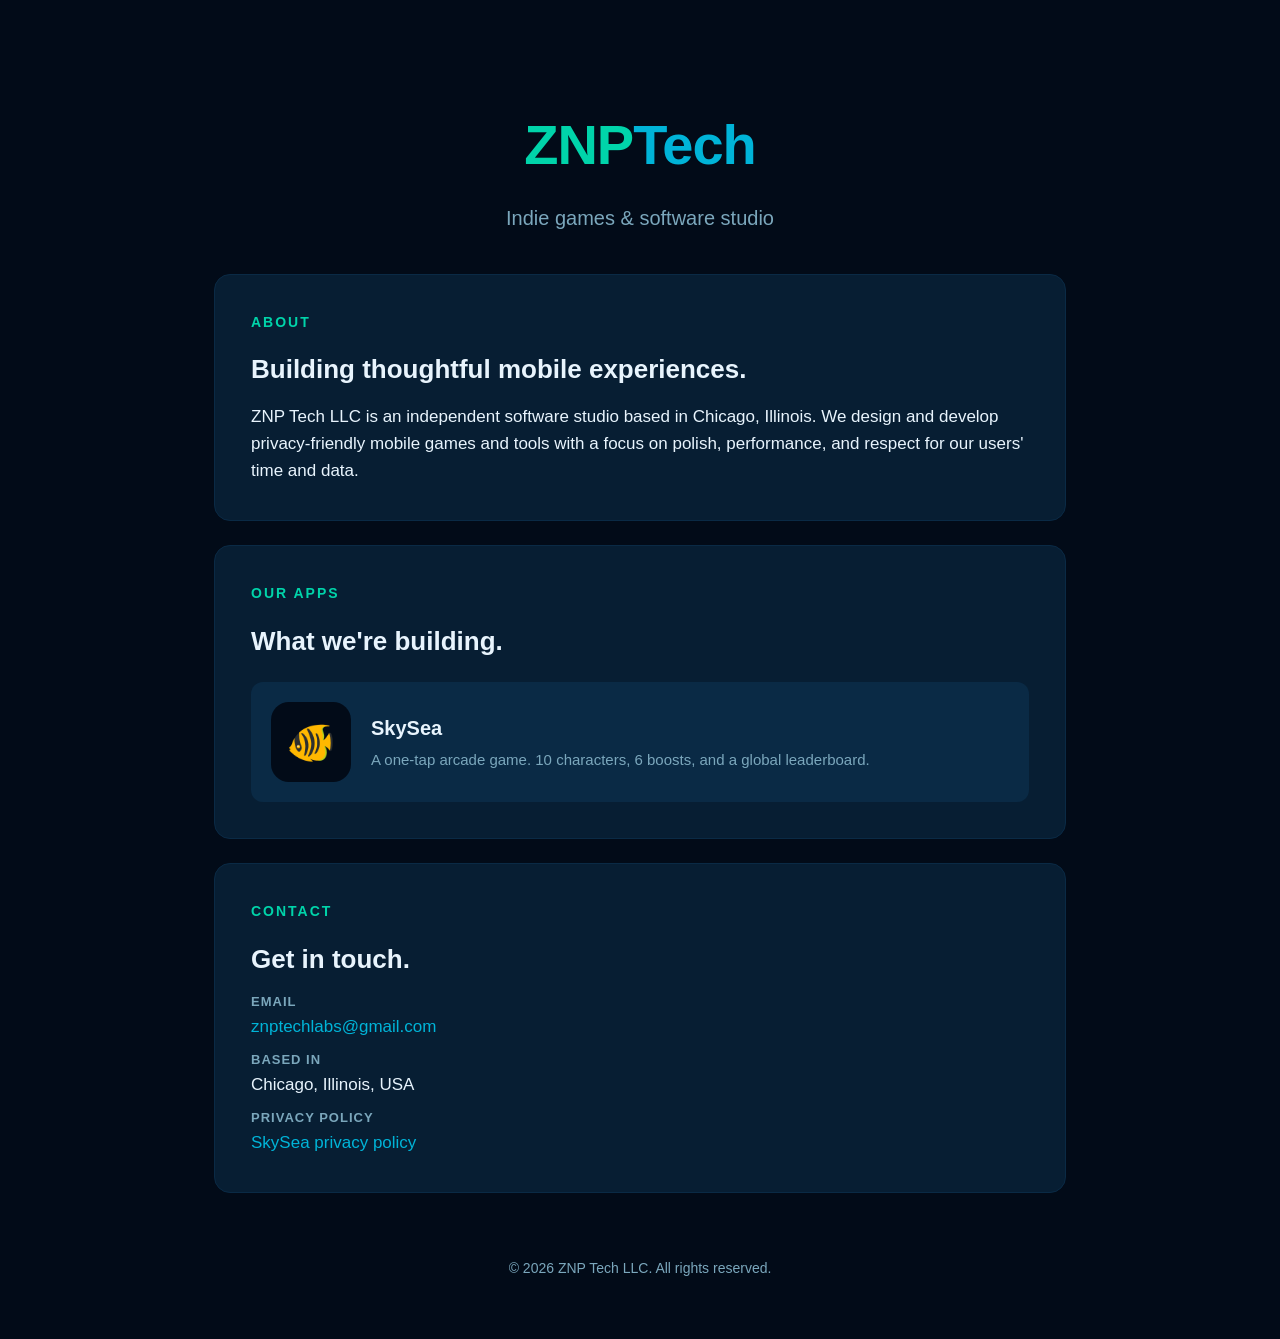
==== index.html @ fd246c94 "Add files via upload" ====
<!DOCTYPE html>
<html lang="en">
<head>
  <meta charset="UTF-8">
  <meta name="viewport" content="width=device-width, initial-scale=1.0">
  <title>ZNP Tech — Indie Games & Software</title>
  <meta name="description" content="ZNP Tech LLC builds polished, privacy-friendly mobile games and tools.">
  <style>
    :root {
      --navy: #020b18;
      --card: #071e33;
      --card2: #0a2a45;
      --teal: #00d4aa;
      --aqua: #00b4d8;
      --gold: #ffd166;
      --white: #e8f4fd;
      --muted: #7ba7bc;
    }
    * { margin: 0; padding: 0; box-sizing: border-box; }
    html { scroll-behavior: smooth; }
    body {
      background: var(--navy);
      color: var(--white);
      font-family: -apple-system, BlinkMacSystemFont, 'Segoe UI', Roboto, Helvetica, Arial, sans-serif;
      line-height: 1.6;
      min-height: 100vh;
    }
    .container {
      max-width: 900px;
      margin: 0 auto;
      padding: 40px 24px;
    }
    header {
      padding: 60px 0 40px;
      text-align: center;
    }
    .logo {
      font-size: 56px;
      font-weight: 800;
      letter-spacing: -1px;
      margin-bottom: 12px;
    }
    .logo .znp { color: var(--teal); }
    .logo .tech { color: var(--aqua); }
    .tagline {
      color: var(--muted);
      font-size: 20px;
      font-weight: 400;
    }
    section {
      background: var(--card);
      border-radius: 16px;
      padding: 36px;
      margin-bottom: 24px;
      border: 1px solid var(--card2);
    }
    section h2 {
      color: var(--teal);
      font-size: 14px;
      letter-spacing: 2px;
      text-transform: uppercase;
      font-weight: 700;
      margin-bottom: 16px;
    }
    section h3 {
      color: var(--white);
      font-size: 26px;
      font-weight: 700;
      margin-bottom: 12px;
    }
    section p {
      color: var(--white);
      font-size: 17px;
      margin-bottom: 16px;
    }
    section p:last-child { margin-bottom: 0; }
    a {
      color: var(--aqua);
      text-decoration: none;
      font-weight: 500;
      transition: color 0.2s;
    }
    a:hover {
      color: var(--teal);
    }
    .app-card {
      display: flex;
      align-items: center;
      gap: 20px;
      padding: 20px;
      background: var(--card2);
      border-radius: 12px;
      margin-top: 20px;
    }
    .app-icon {
      width: 80px;
      height: 80px;
      border-radius: 18px;
      background: var(--navy);
      display: flex;
      align-items: center;
      justify-content: center;
      font-size: 40px;
      flex-shrink: 0;
    }
    .app-info h4 {
      color: var(--white);
      font-size: 20px;
      font-weight: 700;
      margin-bottom: 4px;
    }
    .app-info p {
      color: var(--muted);
      font-size: 15px;
      margin-bottom: 0;
    }
    .contact-row {
      display: flex;
      flex-direction: column;
      gap: 10px;
    }
    .contact-row .label {
      color: var(--muted);
      font-size: 13px;
      letter-spacing: 1px;
      text-transform: uppercase;
      font-weight: 600;
    }
    .contact-row .value {
      font-size: 17px;
    }
    footer {
      text-align: center;
      padding: 40px 0 20px;
      color: var(--muted);
      font-size: 14px;
    }
    footer p { color: var(--muted); font-size: 14px; }
    @media (max-width: 600px) {
      .logo { font-size: 42px; }
      .tagline { font-size: 17px; }
      section { padding: 24px; }
      section h3 { font-size: 22px; }
      .app-card { flex-direction: column; text-align: center; }
    }
  </style>
</head>
<body>
  <div class="container">

    <header>
      <div class="logo"><span class="znp">ZNP</span><span class="tech">Tech</span></div>
      <div class="tagline">Indie games & software studio</div>
    </header>

    <section>
      <h2>About</h2>
      <h3>Building thoughtful mobile experiences.</h3>
      <p>ZNP Tech LLC is an independent software studio based in Chicago, Illinois. We design and develop privacy-friendly mobile games and tools with a focus on polish, performance, and respect for our users' time and data.</p>
    </section>

    <section>
      <h2>Our Apps</h2>
      <h3>What we're building.</h3>
      <div class="app-card">
        <div class="app-icon">🐠</div>
        <div class="app-info">
          <h4>SkySea</h4>
          <p>A one-tap arcade game. 10 characters, 6 boosts, and a global leaderboard.</p>
        </div>
      </div>
    </section>

    <section>
      <h2>Contact</h2>
      <h3>Get in touch.</h3>
      <div class="contact-row">
        <div>
          <div class="label">Email</div>
          <div class="value"><a href="mailto:znptechlabs@gmail.com">znptechlabs@gmail.com</a></div>
        </div>
        <div>
          <div class="label">Based in</div>
          <div class="value">Chicago, Illinois, USA</div>
        </div>
        <div>
          <div class="label">Privacy Policy</div>
          <div class="value"><a href="https://znptech.github.io/skysea-privacy/">SkySea privacy policy</a></div>
        </div>
      </div>
    </section>

    <footer>
      <p>&copy; 2026 ZNP Tech LLC. All rights reserved.</p>
    </footer>

  </div>
</body>
</html>
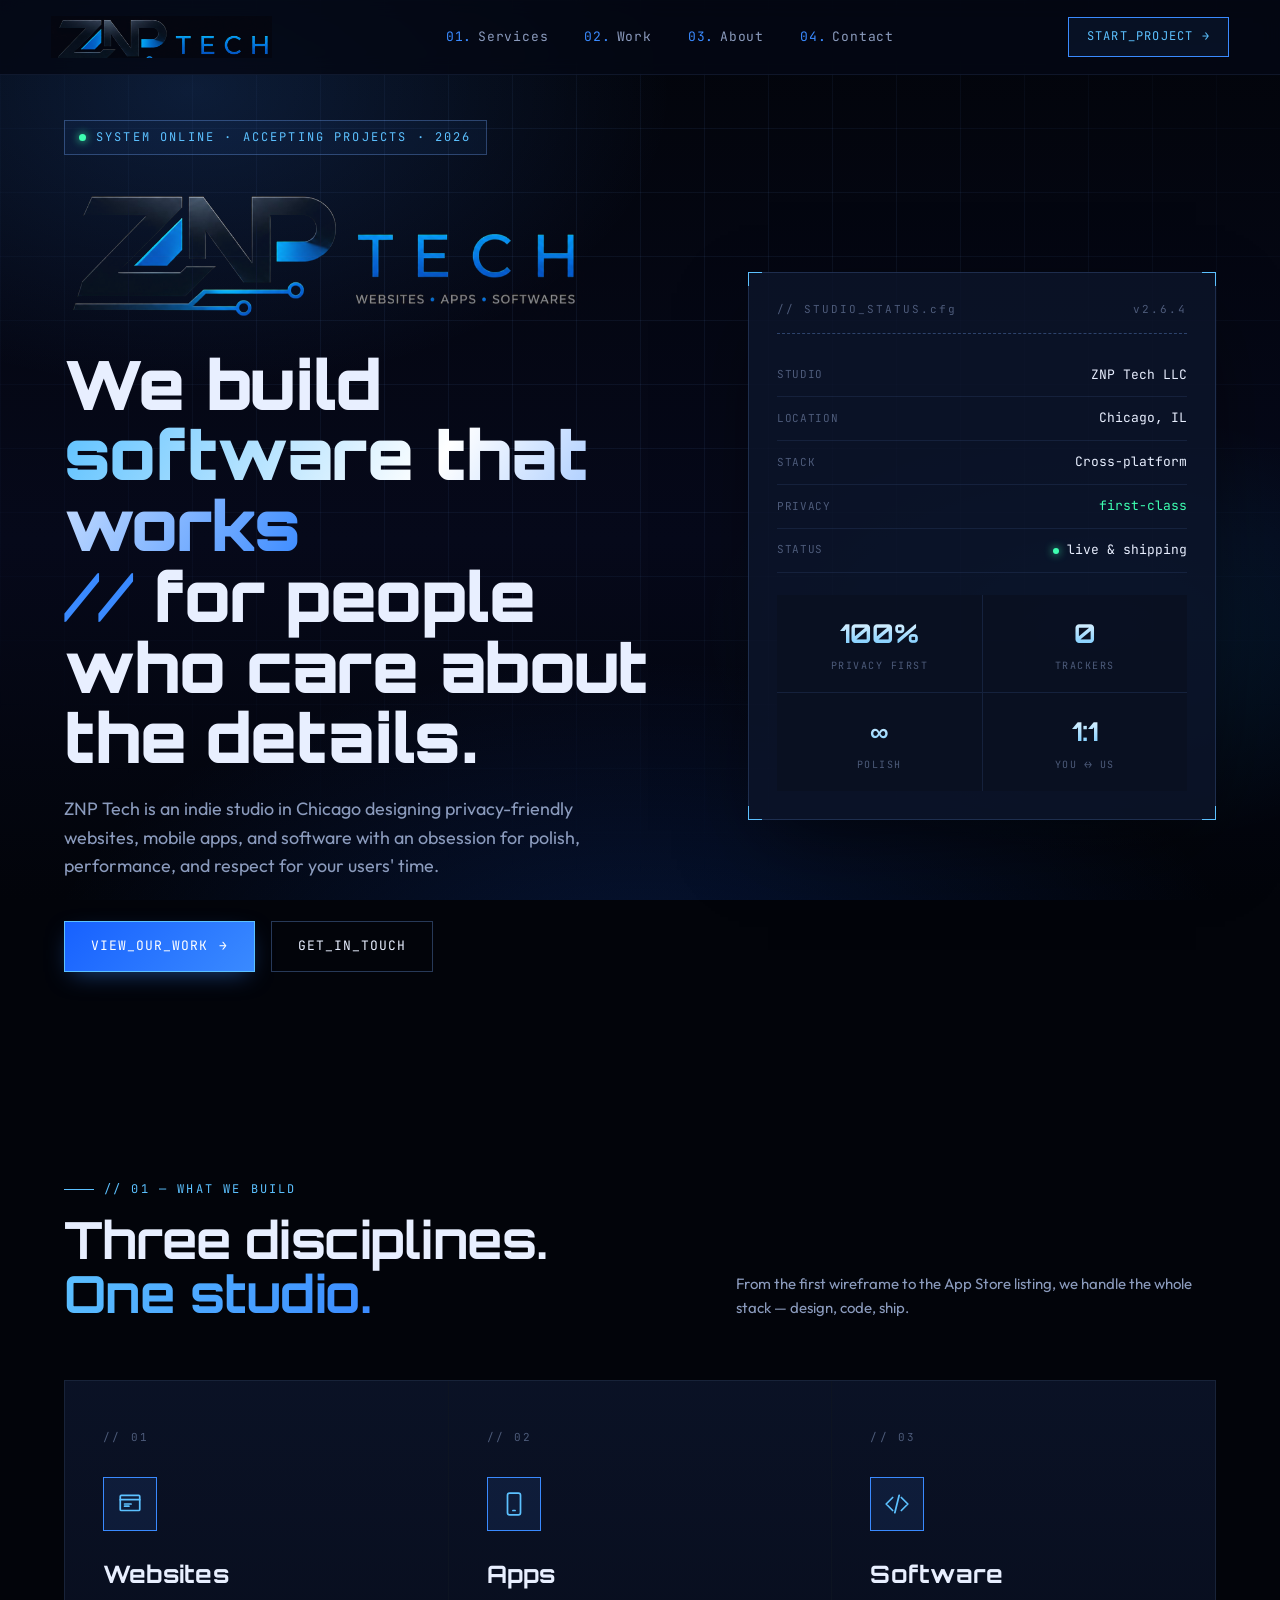
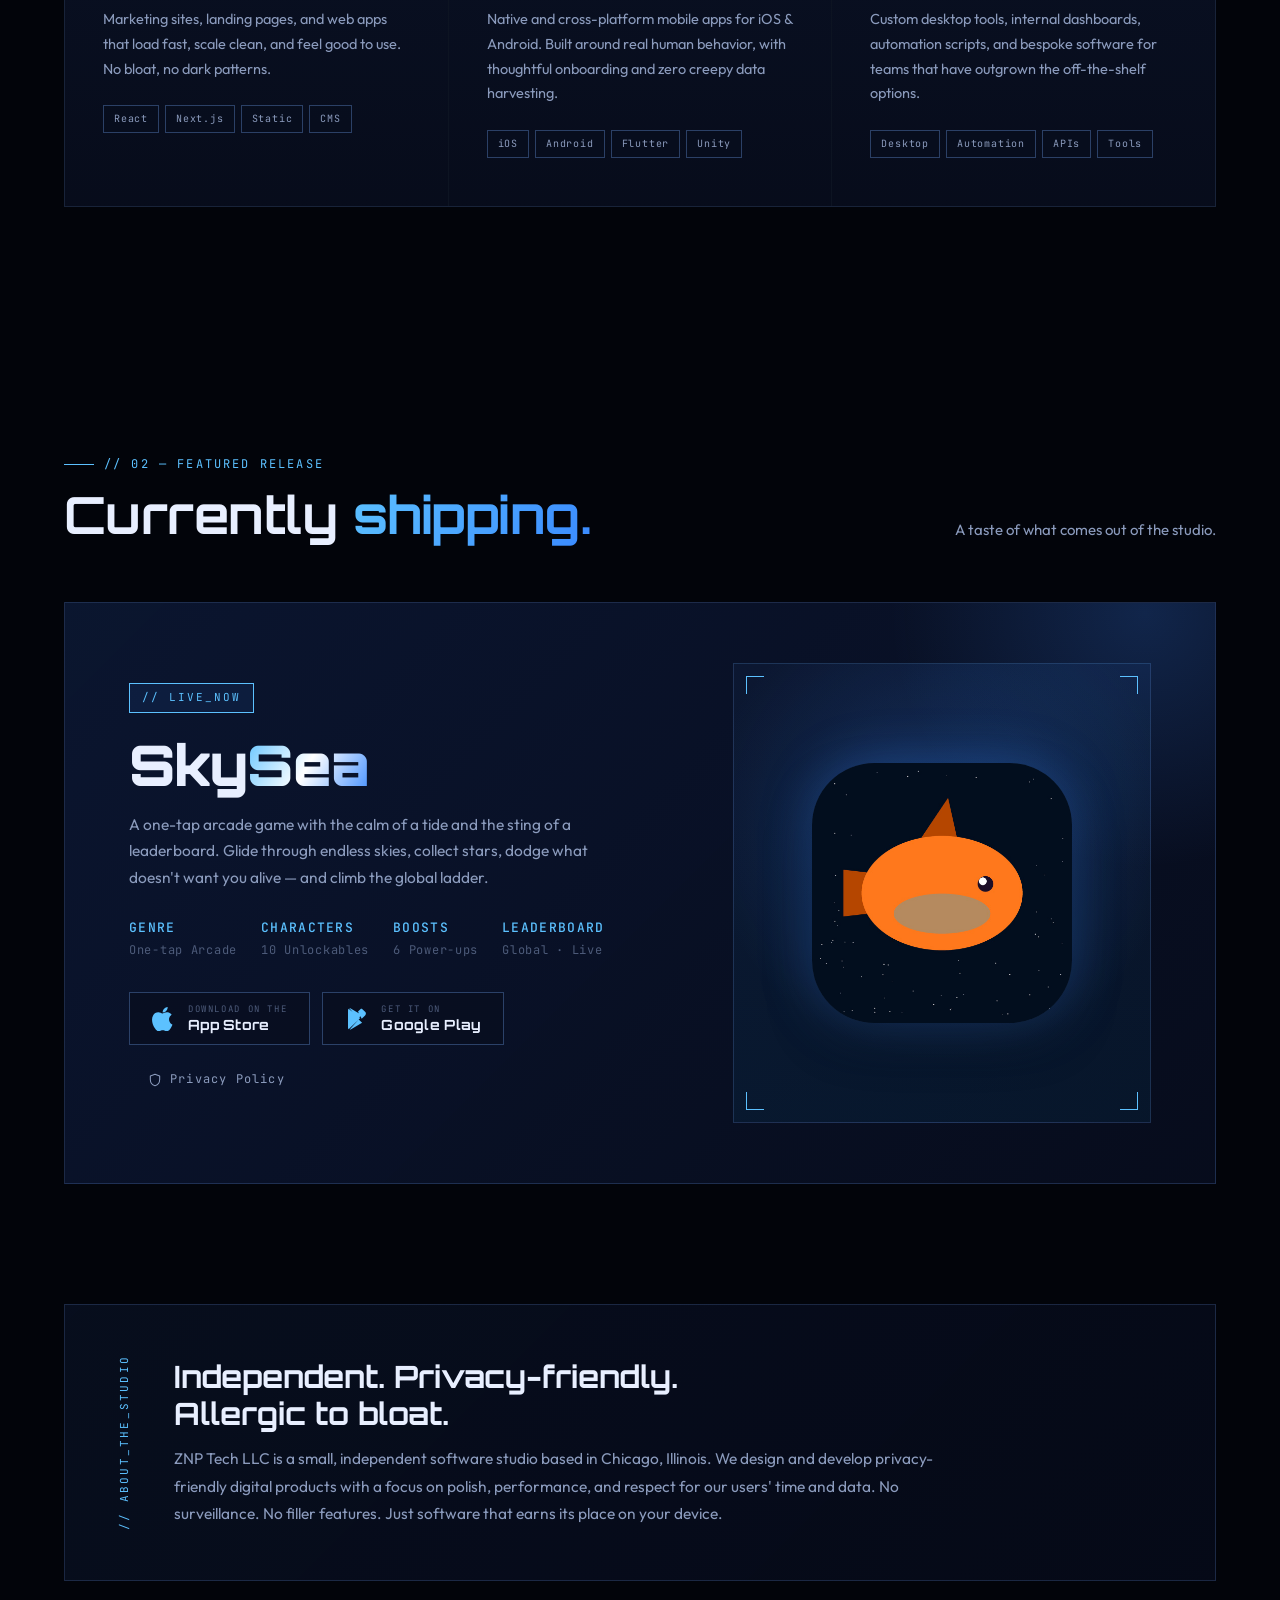
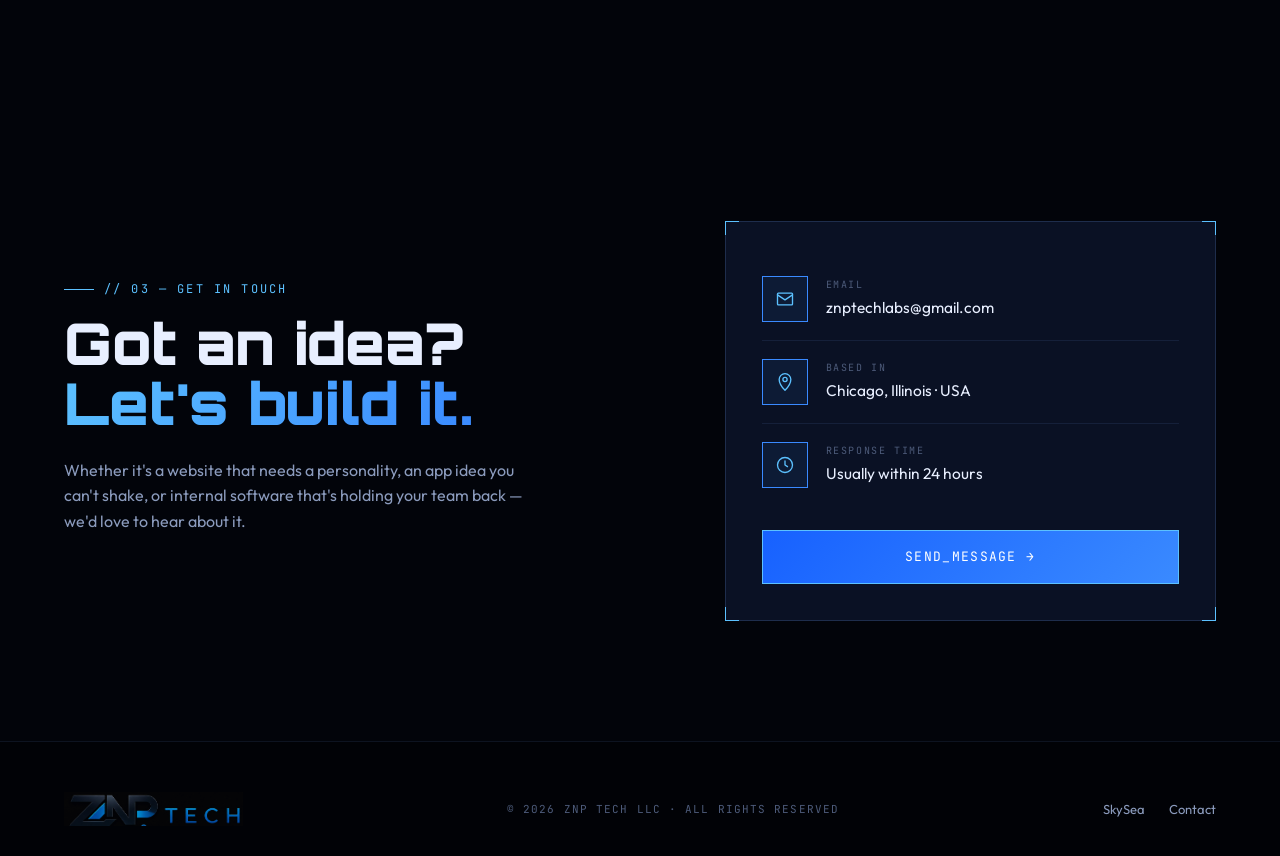
==== commit a2a51181: "Add files via upload" ====
--- a/index.html
+++ b/index.html
@@ -1,199 +1,835 @@
 <!DOCTYPE html>
 <html lang="en">
 <head>
-  <meta charset="UTF-8">
-  <meta name="viewport" content="width=device-width, initial-scale=1.0">
-  <title>ZNP Tech — Indie Games & Software</title>
-  <meta name="description" content="ZNP Tech LLC builds polished, privacy-friendly mobile games and tools.">
-  <style>
-    :root {
-      --navy: #020b18;
-      --card: #071e33;
-      --card2: #0a2a45;
-      --teal: #00d4aa;
-      --aqua: #00b4d8;
-      --gold: #ffd166;
-      --white: #e8f4fd;
-      --muted: #7ba7bc;
+<meta charset="UTF-8" />
+<meta name="viewport" content="width=device-width, initial-scale=1.0" />
+<meta name="description" content="ZNP Tech — Indie software studio building thoughtful websites, apps, and software. Based in Chicago." />
+<title>ZNP Tech — Websites · Apps · Software</title>
+
+<link rel="icon" type="image/png" href="logo-nav.png" />
+<link rel="preconnect" href="https://fonts.googleapis.com">
+<link rel="preconnect" href="https://fonts.gstatic.com" crossorigin>
+<link href="https://fonts.googleapis.com/css2?family=Orbitron:wght@500;700;900&family=Outfit:wght@300;400;500;600;700&family=JetBrains+Mono:wght@400;500&display=swap" rel="stylesheet">
+
+<style>
+  :root{
+    --bg-0:#02040a;
+    --ink:#e8efff;
+    --ink-dim:#8b9bbd;
+    --ink-faint:#4d5b7a;
+    --blue:#3a8aff;
+    --blue-deep:#1761ff;
+    --blue-glow:#5cc1ff;
+    --line:rgba(120,170,255,.10);
+    --line-bright:rgba(120,170,255,.32);
+    --panel:rgba(12,20,42,.85);
+    --panel-edge:rgba(120,170,255,.18);
+    --f-display:'Orbitron',sans-serif;
+    --f-body:'Outfit',system-ui,sans-serif;
+    --f-mono:'JetBrains Mono',ui-monospace,monospace;
+  }
+
+  *,*::before,*::after{box-sizing:border-box;margin:0;padding:0}
+  html{scroll-behavior:smooth}
+  body{
+    font-family:var(--f-body);
+    background:var(--bg-0);
+    color:var(--ink);
+    line-height:1.6;
+    overflow-x:hidden;
+    min-height:100vh;
+    background-image:
+      radial-gradient(ellipse 800px 500px at 15% 10%, rgba(58,138,255,.18), transparent 60%),
+      radial-gradient(ellipse 700px 400px at 85% 70%, rgba(0,180,255,.10), transparent 55%),
+      radial-gradient(ellipse 1100px 600px at 50% 110%, rgba(23,97,255,.18), transparent 55%),
+      linear-gradient(180deg, #02040a 0%, #06091a 60%, #02040a 100%);
+    background-attachment:fixed;
+  }
+  ::selection{background:var(--blue);color:#fff}
+  img{max-width:100%;display:block}
+  a{color:inherit;text-decoration:none}
+
+  .grid{
+    position:fixed;inset:0;z-index:-1;pointer-events:none;
+    background-image:
+      linear-gradient(rgba(120,170,255,.07) 1px, transparent 1px),
+      linear-gradient(90deg, rgba(120,170,255,.07) 1px, transparent 1px);
+    background-size:64px 64px;
+    -webkit-mask-image:radial-gradient(ellipse 80% 70% at 50% 35%, #000 30%, transparent 90%);
+    mask-image:radial-gradient(ellipse 80% 70% at 50% 35%, #000 30%, transparent 90%);
+  }
+
+  nav.topbar{
+    position:fixed;top:0;left:0;right:0;z-index:50;
+    display:flex;align-items:center;justify-content:space-between;
+    padding:16px clamp(20px,4vw,56px);
+    background:rgba(4,8,20,.82);
+    -webkit-backdrop-filter:blur(10px);
+    backdrop-filter:blur(10px);
+    border-bottom:1px solid var(--line);
+    transition:padding .25s ease;
+  }
+  nav.topbar.scrolled{padding:10px clamp(20px,4vw,56px)}
+  nav.topbar .logo-wrap{display:flex;align-items:center}
+  nav.topbar .logo{
+    height:42px;width:auto;
+    mix-blend-mode:lighten;
+    image-rendering:-webkit-optimize-contrast;
+  }
+  nav.topbar .menu{
+    display:flex;align-items:center;gap:36px;list-style:none;
+    font-family:var(--f-mono);font-size:13px;letter-spacing:.06em;
+  }
+  nav.topbar .menu a{
+    color:var(--ink-dim);position:relative;padding:6px 0;
+    transition:color .2s;
+  }
+  nav.topbar .menu a::after{
+    content:'';position:absolute;left:0;bottom:0;width:0;height:1px;
+    background:var(--blue-glow);
+    transition:width .25s ease;
+  }
+  nav.topbar .menu a:hover{color:var(--ink)}
+  nav.topbar .menu a:hover::after{width:100%}
+  nav.topbar .menu a span{color:var(--blue);margin-right:6px}
+  nav.topbar .cta{
+    padding:9px 18px;border:1px solid var(--blue);
+    color:var(--blue-glow);font-family:var(--f-mono);font-size:12px;letter-spacing:.1em;
+    background:rgba(58,138,255,.08);
+    transition:background .2s, color .2s, border-color .2s;
+    cursor:pointer;
+  }
+  nav.topbar .cta:hover{
+    color:#fff;background:rgba(58,138,255,.28);
+    border-color:var(--blue-glow);
+  }
+
+  section.hero{
+    min-height:100vh;
+    display:flex;align-items:center;justify-content:center;
+    padding:120px clamp(20px,5vw,80px) 80px;
+    position:relative;
+  }
+  .hero-inner{
+    max-width:1200px;width:100%;
+    display:grid;grid-template-columns:1.2fr .9fr;gap:60px;align-items:center;
+  }
+  .hero-left{position:relative}
+  .status{
+    display:inline-flex;align-items:center;gap:10px;
+    font-family:var(--f-mono);font-size:12px;letter-spacing:.18em;
+    color:var(--blue-glow);
+    padding:7px 14px;
+    border:1px solid var(--line-bright);
+    background:rgba(58,138,255,.06);
+    margin-bottom:32px;
+    opacity:0;animation:rise .7s .1s forwards;
+  }
+  .status .dot{
+    width:7px;height:7px;border-radius:50%;background:#3effb1;
+    box-shadow:0 0 8px #3effb1;
+    animation:pulse 1.8s ease-in-out infinite;
+  }
+  @keyframes pulse{0%,100%{opacity:1}50%{opacity:.35}}
+
+  .hero-logo{
+    width:min(520px,100%);height:auto;
+    margin-bottom:8px;
+    mix-blend-mode:lighten;
+    image-rendering:-webkit-optimize-contrast;
+    opacity:0;animation:rise .9s .25s forwards;
+  }
+
+  h1.tagline{
+    font-family:var(--f-display);
+    font-weight:900;
+    font-size:clamp(34px,5.5vw,68px);
+    line-height:1.04;
+    letter-spacing:-.01em;
+    margin:24px 0 22px;
+    opacity:0;animation:rise .9s .4s forwards;
+  }
+  h1.tagline .accent{
+    background:linear-gradient(120deg, var(--blue-glow) 0%, #fff 50%, var(--blue) 100%);
+    -webkit-background-clip:text;background-clip:text;
+    -webkit-text-fill-color:transparent;color:transparent;
+  }
+  h1.tagline .slash{color:var(--blue);font-weight:500}
+
+  .hero p.lede{
+    font-size:clamp(15px,1.4vw,18px);
+    color:var(--ink-dim);
+    max-width:560px;
+    margin-bottom:40px;
+    opacity:0;animation:rise .9s .55s forwards;
+  }
+
+  .cta-row{
+    display:flex;gap:16px;flex-wrap:wrap;
+    opacity:0;animation:rise .9s .7s forwards;
+  }
+  .btn{
+    font-family:var(--f-mono);font-size:13px;letter-spacing:.08em;
+    padding:14px 26px;cursor:pointer;
+    transition:transform .2s, box-shadow .2s, background .2s, border-color .2s, color .2s;
+    display:inline-flex;align-items:center;gap:10px;
+  }
+  .btn-primary{
+    background:linear-gradient(135deg, var(--blue-deep), var(--blue));
+    color:#fff;border:1px solid var(--blue-glow);
+    box-shadow:0 8px 24px -8px rgba(58,138,255,.5);
+  }
+  .btn-primary:hover{
+    box-shadow:0 0 30px rgba(58,138,255,.55), 0 12px 32px -8px rgba(58,138,255,.7);
+    transform:translateY(-2px);
+  }
+  .btn-ghost{
+    background:transparent;color:var(--ink);
+    border:1px solid var(--line-bright);
+  }
+  .btn-ghost:hover{
+    border-color:var(--blue);background:rgba(58,138,255,.08);color:var(--blue-glow);
+  }
+
+  .hero-right{position:relative;opacity:0;animation:rise 1s .8s forwards}
+  .hud{
+    background:var(--panel);
+    border:1px solid var(--panel-edge);
+    padding:28px;
+    position:relative;
+    box-shadow:0 30px 80px -20px rgba(0,0,0,.6);
+  }
+  .hud::before, .hud::after{
+    content:'';position:absolute;width:14px;height:14px;
+    border:1px solid var(--blue-glow);
+  }
+  .hud::before{top:-1px;left:-1px;border-right:none;border-bottom:none}
+  .hud::after{bottom:-1px;right:-1px;border-left:none;border-top:none}
+  .hud-corner-tr,.hud-corner-bl{position:absolute;width:14px;height:14px;border:1px solid var(--blue-glow)}
+  .hud-corner-tr{top:-1px;right:-1px;border-left:none;border-bottom:none}
+  .hud-corner-bl{bottom:-1px;left:-1px;border-right:none;border-top:none}
+
+  .hud-header{
+    display:flex;justify-content:space-between;align-items:center;
+    font-family:var(--f-mono);font-size:11px;letter-spacing:.18em;
+    color:var(--ink-faint);
+    padding-bottom:14px;margin-bottom:20px;
+    border-bottom:1px dashed var(--line-bright);
+  }
+  .hud-row{
+    display:flex;justify-content:space-between;align-items:center;
+    padding:11px 0;
+    border-bottom:1px solid var(--line);
+    font-family:var(--f-mono);font-size:13px;
+  }
+  .hud-row:last-child{border:none}
+  .hud-row .label{color:var(--ink-faint);letter-spacing:.06em;font-size:11px;text-transform:uppercase}
+  .hud-row .value{color:var(--ink)}
+  .hud-row .value.ok{color:#3effb1}
+  .hud-row .value.live::before{
+    content:'';display:inline-block;width:6px;height:6px;border-radius:50%;
+    background:#3effb1;box-shadow:0 0 8px #3effb1;margin-right:8px;
+  }
+
+  .stat-grid{
+    margin-top:22px;display:grid;grid-template-columns:repeat(2,1fr);gap:1px;
+    background:var(--line);
+  }
+  .stat-grid > div{background:rgba(8,14,30,.85);padding:18px 14px;text-align:center}
+  .stat-grid .num{
+    font-family:var(--f-display);font-size:26px;font-weight:700;
+    background:linear-gradient(180deg, #fff, var(--blue-glow));
+    -webkit-background-clip:text;background-clip:text;
+    -webkit-text-fill-color:transparent;
+  }
+  .stat-grid .lbl{
+    font-family:var(--f-mono);font-size:10px;letter-spacing:.15em;
+    color:var(--ink-faint);text-transform:uppercase;margin-top:4px;
+  }
+
+  @keyframes rise{from{opacity:0;transform:translateY(20px)}to{opacity:1;transform:translateY(0)}}
+
+  section{padding:120px clamp(20px,5vw,80px);position:relative}
+  .container{max-width:1200px;margin:0 auto}
+  .section-head{margin-bottom:60px;display:flex;align-items:flex-end;justify-content:space-between;gap:30px;flex-wrap:wrap}
+  .section-eyebrow{
+    display:inline-flex;align-items:center;gap:10px;
+    font-family:var(--f-mono);font-size:12px;letter-spacing:.18em;
+    color:var(--blue-glow);text-transform:uppercase;margin-bottom:14px;
+  }
+  .section-eyebrow::before{content:'';width:30px;height:1px;background:var(--blue-glow)}
+  .section-title{
+    font-family:var(--f-display);
+    font-size:clamp(30px,4vw,52px);
+    font-weight:700;line-height:1.05;
+    letter-spacing:-.01em;
+  }
+  .section-title em{
+    font-style:normal;
+    background:linear-gradient(120deg, var(--blue-glow), var(--blue));
+    -webkit-background-clip:text;background-clip:text;-webkit-text-fill-color:transparent;
+  }
+  .section-sub{color:var(--ink-dim);max-width:480px;font-size:15px}
+
+  .service-grid{
+    display:grid;grid-template-columns:repeat(3,1fr);gap:1px;
+    background:var(--line);
+    border:1px solid var(--line);
+  }
+  .service{
+    background:linear-gradient(180deg, rgba(10,18,38,.85), rgba(6,11,26,.85));
+    padding:48px 38px;
+    position:relative;
+    transition:background .25s;
+  }
+  .service:hover{background:linear-gradient(180deg, rgba(14,28,60,.9), rgba(8,14,32,.85))}
+  .service-num{
+    font-family:var(--f-mono);font-size:11px;letter-spacing:.2em;
+    color:var(--ink-faint);margin-bottom:30px;
+  }
+  .service-icon{
+    width:54px;height:54px;
+    display:flex;align-items:center;justify-content:center;
+    border:1px solid var(--blue);
+    margin-bottom:24px;
+    background:rgba(58,138,255,.10);
+    color:var(--blue-glow);
+    transition:box-shadow .25s, color .25s, background .25s;
+  }
+  .service:hover .service-icon{
+    box-shadow:0 0 20px rgba(58,138,255,.4);
+    background:rgba(58,138,255,.2);
+    color:#fff;
+  }
+  .service-icon svg{width:26px;height:26px}
+  .service-title{
+    font-family:var(--f-display);font-weight:700;font-size:24px;
+    margin-bottom:14px;letter-spacing:.01em;
+  }
+  .service-desc{color:var(--ink-dim);font-size:14.5px;line-height:1.7;margin-bottom:24px}
+  .service-tags{display:flex;flex-wrap:wrap;gap:6px}
+  .tag{
+    font-family:var(--f-mono);font-size:10px;letter-spacing:.08em;
+    padding:5px 10px;border:1px solid var(--line-bright);
+    color:var(--ink-dim);background:rgba(8,14,30,.6);
+  }
+
+  .featured-card{
+    background:linear-gradient(135deg, rgba(14,28,60,.75), rgba(8,14,32,.85));
+    border:1px solid var(--panel-edge);
+    padding:60px clamp(30px,5vw,70px);
+    display:grid;grid-template-columns:1.3fr 1fr;gap:60px;align-items:center;
+    position:relative;overflow:hidden;
+  }
+  .featured-card::before{
+    content:'';position:absolute;top:-50%;right:-20%;width:600px;height:600px;
+    background:radial-gradient(circle, rgba(58,138,255,.18), transparent 60%);
+    pointer-events:none;
+  }
+  .featured-card .badge{
+    display:inline-block;font-family:var(--f-mono);font-size:11px;letter-spacing:.18em;
+    color:var(--blue-glow);padding:5px 12px;border:1px solid var(--blue-glow);
+    background:rgba(58,138,255,.08);margin-bottom:24px;text-transform:uppercase;
+  }
+  .featured-card h3{
+    font-family:var(--f-display);font-size:clamp(34px,4.5vw,56px);
+    font-weight:900;line-height:1;margin-bottom:18px;
+    letter-spacing:-.01em;
+  }
+  .featured-card h3 .gradient{
+    background:linear-gradient(120deg, var(--blue-glow), #fff, var(--blue));
+    -webkit-background-clip:text;background-clip:text;-webkit-text-fill-color:transparent;
+  }
+  .featured-card p{color:var(--ink-dim);margin-bottom:18px;font-size:15.5px;line-height:1.7;max-width:500px}
+  .featured-meta{display:flex;flex-wrap:wrap;gap:24px;margin:28px 0 32px}
+  .featured-meta div{font-family:var(--f-mono);font-size:12px;color:var(--ink-faint);letter-spacing:.06em}
+  .featured-meta div strong{color:var(--blue-glow);display:block;font-size:13px;margin-bottom:2px;letter-spacing:.1em;text-transform:uppercase;font-weight:500}
+
+  .featured-visual{
+    aspect-ratio:1/1.1;
+    background:
+      radial-gradient(circle at 50% 35%, rgba(58,138,255,.22), transparent 65%),
+      linear-gradient(180deg, rgba(58,138,255,.05), rgba(0,180,255,.06));
+    border:1px solid var(--panel-edge);
+    position:relative;display:flex;align-items:center;justify-content:center;
+    overflow:hidden;
+  }
+  .featured-emoji{
+    font-size:140px;line-height:1;position:relative;z-index:2;
+    filter:drop-shadow(0 0 30px rgba(58,138,255,.5));
+  }
+  .featured-visual .corner{position:absolute;width:18px;height:18px;border:1px solid var(--blue-glow)}
+  .featured-visual .corner.tl{top:12px;left:12px;border-right:none;border-bottom:none}
+  .featured-visual .corner.tr{top:12px;right:12px;border-left:none;border-bottom:none}
+  .featured-visual .corner.bl{bottom:12px;left:12px;border-right:none;border-top:none}
+  .featured-visual .corner.br{bottom:12px;right:12px;border-left:none;border-top:none}
+
+  /* App icon styling — iOS-ish rounded square with glow */
+  .app-icon{
+    width:min(260px,70%);
+    aspect-ratio:1/1;
+    border-radius:24%;
+    object-fit:cover;
+    image-rendering:-webkit-optimize-contrast;
+    box-shadow:
+      0 0 50px rgba(58,138,255,.35),
+      0 20px 50px -10px rgba(0,0,0,.7),
+      inset 0 0 0 1px rgba(120,170,255,.18);
+    position:relative;z-index:2;
+  }
+
+  /* Download buttons row */
+  .download-row{
+    display:flex;flex-wrap:wrap;gap:12px;margin-top:8px;
+  }
+  .store-btn{
+    display:inline-flex;align-items:center;gap:12px;
+    padding:12px 22px;
+    border:1px solid var(--line-bright);
+    background:rgba(8,14,30,.7);
+    color:var(--ink);
+    font-family:var(--f-body);
+    transition:transform .2s, background .2s, border-color .2s, box-shadow .2s;
+    cursor:pointer;
+  }
+  .store-btn:hover{
+    background:rgba(58,138,255,.12);
+    border-color:var(--blue);
+    transform:translateY(-2px);
+    box-shadow:0 8px 24px -8px rgba(58,138,255,.5);
+  }
+  .store-btn svg{width:24px;height:24px;flex-shrink:0;color:var(--blue-glow)}
+  .store-btn .store-text{display:flex;flex-direction:column;line-height:1.1;text-align:left}
+  .store-btn .store-text small{
+    font-family:var(--f-mono);font-size:9px;letter-spacing:.18em;
+    color:var(--ink-faint);text-transform:uppercase;margin-bottom:2px;
+  }
+  .store-btn .store-text strong{
+    font-family:var(--f-display);font-size:14px;font-weight:700;letter-spacing:.02em;
+  }
+  .privacy-link{
+    display:inline-flex;align-items:center;gap:8px;
+    padding:12px 18px;
+    color:var(--ink-dim);
+    font-family:var(--f-mono);font-size:12px;letter-spacing:.1em;
+    border:1px solid transparent;
+    transition:color .2s, border-color .2s;
+  }
+  .privacy-link:hover{color:var(--blue-glow);border-color:var(--line)}
+  .privacy-link svg{width:14px;height:14px}
+
+  .about-strip{
+    border:1px solid var(--panel-edge);
+    background:linear-gradient(135deg, rgba(10,18,38,.7), rgba(6,11,26,.85));
+    padding:50px clamp(28px,4vw,60px);
+    display:grid;grid-template-columns:auto 1fr;gap:40px;align-items:center;
+  }
+  .about-strip .vlabel{
+    font-family:var(--f-mono);font-size:11px;letter-spacing:.2em;color:var(--blue-glow);
+    writing-mode:vertical-rl;transform:rotate(180deg);text-transform:uppercase;
+  }
+  .about-strip h3{
+    font-family:var(--f-display);font-size:clamp(22px,2.4vw,32px);font-weight:700;
+    margin-bottom:14px;line-height:1.2;
+  }
+  .about-strip p{color:var(--ink-dim);max-width:760px;font-size:15.5px;line-height:1.75}
+
+  .contact-wrap{
+    display:grid;grid-template-columns:1.1fr .9fr;gap:60px;align-items:center;
+  }
+  .contact-left h2{
+    font-family:var(--f-display);font-size:clamp(34px,4.5vw,58px);font-weight:900;
+    line-height:1.05;margin-bottom:24px;
+  }
+  .contact-left h2 em{
+    font-style:normal;
+    background:linear-gradient(120deg, var(--blue-glow), var(--blue));
+    -webkit-background-clip:text;background-clip:text;-webkit-text-fill-color:transparent;
+  }
+  .contact-left p{color:var(--ink-dim);font-size:16px;margin-bottom:36px;max-width:480px}
+
+  .contact-card{
+    background:var(--panel);
+    border:1px solid var(--panel-edge);
+    padding:36px;position:relative;
+  }
+  .contact-card .c-tl,.contact-card .c-tr,.contact-card .c-bl,.contact-card .c-br{
+    position:absolute;width:14px;height:14px;border:1px solid var(--blue-glow);
+  }
+  .contact-card .c-tl{top:-1px;left:-1px;border-right:none;border-bottom:none}
+  .contact-card .c-tr{top:-1px;right:-1px;border-left:none;border-bottom:none}
+  .contact-card .c-bl{bottom:-1px;left:-1px;border-right:none;border-top:none}
+  .contact-card .c-br{bottom:-1px;right:-1px;border-left:none;border-top:none}
+
+  .contact-row{
+    display:flex;align-items:center;gap:18px;
+    padding:18px 0;border-bottom:1px solid var(--line);
+  }
+  .contact-row:last-of-type{border:none}
+  .contact-icon{
+    width:46px;height:46px;flex-shrink:0;
+    border:1px solid var(--blue);color:var(--blue-glow);
+    display:flex;align-items:center;justify-content:center;
+    background:rgba(58,138,255,.08);
+  }
+  .contact-icon svg{width:20px;height:20px}
+  .contact-row .lbl{font-family:var(--f-mono);font-size:10px;letter-spacing:.16em;color:var(--ink-faint);text-transform:uppercase;margin-bottom:2px}
+  .contact-row .val{color:var(--ink);font-size:15.5px}
+  .contact-row .val a:hover{color:var(--blue-glow)}
+
+  .contact-cta{
+    margin-top:24px;width:100%;
+    text-align:center;
+    padding:16px;
+    background:linear-gradient(135deg, var(--blue-deep), var(--blue));
+    color:#fff;border:1px solid var(--blue-glow);
+    font-family:var(--f-mono);font-size:13px;letter-spacing:.1em;
+    transition:transform .2s, box-shadow .2s;
+    cursor:pointer;
+    display:block;
+  }
+  .contact-cta:hover{
+    box-shadow:0 0 24px rgba(58,138,255,.5);transform:translateY(-2px);
+  }
+
+  footer{
+    border-top:1px solid var(--line);
+    padding:50px clamp(20px,5vw,80px) 30px;
+    background:rgba(0,0,0,.3);
+  }
+  .foot-wrap{
+    max-width:1200px;margin:0 auto;
+    display:flex;justify-content:space-between;align-items:center;gap:30px;flex-wrap:wrap;
+  }
+  .foot-wrap .logo{height:34px;opacity:.85;mix-blend-mode:lighten;image-rendering:-webkit-optimize-contrast}
+  .foot-wrap p{font-family:var(--f-mono);font-size:11px;letter-spacing:.1em;color:var(--ink-faint)}
+  .foot-wrap a{color:var(--ink-dim);font-size:13px;transition:color .2s}
+  .foot-wrap a:hover{color:var(--blue-glow)}
+  .foot-links{display:flex;gap:24px;flex-wrap:wrap}
+
+  .reveal{opacity:0;transform:translateY(24px);transition:opacity .6s ease, transform .6s ease}
+  .reveal.in{opacity:1;transform:translateY(0)}
+
+  @media (prefers-reduced-motion: reduce){
+    *,*::before,*::after{animation-duration:.01ms !important;animation-iteration-count:1 !important;transition-duration:.01ms !important}
+    .reveal{opacity:1;transform:none}
+  }
+
+  @media (max-width: 980px){
+    .hero-inner{grid-template-columns:1fr;gap:40px}
+    .service-grid{grid-template-columns:1fr}
+    .featured-card{grid-template-columns:1fr;gap:40px}
+    .contact-wrap{grid-template-columns:1fr;gap:40px}
+    nav.topbar .menu{display:none}
+    .featured-emoji{font-size:96px}
+    .featured-visual{aspect-ratio:1.4/1}
+  }
+  @media (max-width: 560px){
+    section{padding:80px 20px}
+    section.hero{padding-top:110px}
+    .service{padding:36px 28px}
+    .featured-card{padding:40px 24px}
+    .contact-card{padding:28px 22px}
+    .cta-row{flex-direction:column;align-items:stretch}
+    .btn{justify-content:center}
+    .foot-wrap{flex-direction:column;text-align:center}
+    nav.topbar{padding:12px 18px}
+    nav.topbar .logo{height:34px}
+    nav.topbar .cta{padding:7px 12px;font-size:10px}
+    .about-strip{grid-template-columns:1fr;gap:20px}
+    .about-strip .vlabel{writing-mode:horizontal-tb;transform:none}
+  }
+</style>
+</head>
+
+<body>
+  <div class="grid"></div>
+
+  <nav class="topbar" id="nav">
+    <div class="logo-wrap">
+      <a href="#top"><img src="logo-nav.png" alt="ZNP Tech" class="logo" width="221" height="42"/></a>
+    </div>
+    <ul class="menu">
+      <li><a href="#services"><span>01.</span>Services</a></li>
+      <li><a href="#work"><span>02.</span>Work</a></li>
+      <li><a href="#about"><span>03.</span>About</a></li>
+      <li><a href="#contact"><span>04.</span>Contact</a></li>
+    </ul>
+    <a href="mailto:znptechlabs@gmail.com" class="cta">START_PROJECT →</a>
+  </nav>
+
+  <section class="hero" id="top">
+    <div class="hero-inner">
+      <div class="hero-left">
+        <div class="status"><span class="dot"></span> SYSTEM ONLINE · ACCEPTING PROJECTS · 2026</div>
+        <img src="logo.png" alt="ZNP Tech — Websites · Apps · Software" class="hero-logo" width="520" height="138"/>
+        <h1 class="tagline">
+          We build <span class="accent">software that works</span><br/>
+          <span class="slash">//</span> for people who care about the details.
+        </h1>
+        <p class="lede">
+          ZNP Tech is an indie studio in Chicago designing privacy-friendly websites, mobile apps, and software with an obsession for polish, performance, and respect for your users' time.
+        </p>
+        <div class="cta-row">
+          <a href="#work" class="btn btn-primary">VIEW_OUR_WORK <span>→</span></a>
+          <a href="#contact" class="btn btn-ghost">GET_IN_TOUCH</a>
+        </div>
+      </div>
+
+      <div class="hero-right">
+        <div class="hud">
+          <span class="hud-corner-tr"></span>
+          <span class="hud-corner-bl"></span>
+          <div class="hud-header">
+            <span>// STUDIO_STATUS.cfg</span>
+            <span>v2.6.4</span>
+          </div>
+          <div class="hud-row"><span class="label">Studio</span><span class="value">ZNP Tech LLC</span></div>
+          <div class="hud-row"><span class="label">Location</span><span class="value">Chicago, IL</span></div>
+          <div class="hud-row"><span class="label">Stack</span><span class="value">Cross-platform</span></div>
+          <div class="hud-row"><span class="label">Privacy</span><span class="value ok">first-class</span></div>
+          <div class="hud-row"><span class="label">Status</span><span class="value live">live &amp; shipping</span></div>
+
+          <div class="stat-grid">
+            <div><div class="num">100%</div><div class="lbl">Privacy First</div></div>
+            <div><div class="num">0</div><div class="lbl">Trackers</div></div>
+            <div><div class="num">∞</div><div class="lbl">Polish</div></div>
+            <div><div class="num">1:1</div><div class="lbl">You ↔ Us</div></div>
+          </div>
+        </div>
+      </div>
+    </div>
+  </section>
+
+  <section id="services">
+    <div class="container">
+      <div class="section-head reveal">
+        <div>
+          <div class="section-eyebrow">// 01 — What we build</div>
+          <h2 class="section-title">Three disciplines.<br/><em>One studio.</em></h2>
+        </div>
+        <p class="section-sub">From the first wireframe to the App Store listing, we handle the whole stack — design, code, ship.</p>
+      </div>
+
+      <div class="service-grid reveal">
+        <div class="service">
+          <div class="service-num">// 01</div>
+          <div class="service-icon">
+            <svg viewBox="0 0 24 24" fill="none" stroke="currentColor" stroke-width="1.6" stroke-linecap="round" stroke-linejoin="round">
+              <rect x="3" y="4" width="18" height="14" rx="1"/>
+              <path d="M3 8h18M7 12h6M7 14h4"/>
+            </svg>
+          </div>
+          <h3 class="service-title">Websites</h3>
+          <p class="service-desc">Marketing sites, landing pages, and web apps that load fast, scale clean, and feel good to use. No bloat, no dark patterns.</p>
+          <div class="service-tags">
+            <span class="tag">React</span><span class="tag">Next.js</span><span class="tag">Static</span><span class="tag">CMS</span>
+          </div>
+        </div>
+
+        <div class="service">
+          <div class="service-num">// 02</div>
+          <div class="service-icon">
+            <svg viewBox="0 0 24 24" fill="none" stroke="currentColor" stroke-width="1.6" stroke-linecap="round" stroke-linejoin="round">
+              <rect x="6" y="2" width="12" height="20" rx="2"/>
+              <path d="M11 18h2"/>
+            </svg>
+          </div>
+          <h3 class="service-title">Apps</h3>
+          <p class="service-desc">Native and cross-platform mobile apps for iOS &amp; Android. Built around real human behavior, with thoughtful onboarding and zero creepy data harvesting.</p>
+          <div class="service-tags">
+            <span class="tag">iOS</span><span class="tag">Android</span><span class="tag">Flutter</span><span class="tag">Unity</span>
+          </div>
+        </div>
+
+        <div class="service">
+          <div class="service-num">// 03</div>
+          <div class="service-icon">
+            <svg viewBox="0 0 24 24" fill="none" stroke="currentColor" stroke-width="1.6" stroke-linecap="round" stroke-linejoin="round">
+              <path d="M8 6 2 12l6 6M16 6l6 6-6 6M14 4l-4 16"/>
+            </svg>
+          </div>
+          <h3 class="service-title">Software</h3>
+          <p class="service-desc">Custom desktop tools, internal dashboards, automation scripts, and bespoke software for teams that have outgrown the off-the-shelf options.</p>
+          <div class="service-tags">
+            <span class="tag">Desktop</span><span class="tag">Automation</span><span class="tag">APIs</span><span class="tag">Tools</span>
+          </div>
+        </div>
+      </div>
+    </div>
+  </section>
+
+  <section id="work">
+    <div class="container">
+      <div class="section-head reveal">
+        <div>
+          <div class="section-eyebrow">// 02 — Featured release</div>
+          <h2 class="section-title">Currently <em>shipping.</em></h2>
+        </div>
+        <p class="section-sub">A taste of what comes out of the studio.</p>
+      </div>
+
+      <div class="featured-card reveal">
+        <div>
+          <span class="badge">// LIVE_NOW</span>
+          <h3>Sky<span class="gradient">Sea</span></h3>
+          <p>A one-tap arcade game with the calm of a tide and the sting of a leaderboard. Glide through endless skies, collect stars, dodge what doesn't want you alive — and climb the global ladder.</p>
+          <div class="featured-meta">
+            <div><strong>Genre</strong>One-tap Arcade</div>
+            <div><strong>Characters</strong>10 Unlockables</div>
+            <div><strong>Boosts</strong>6 Power-ups</div>
+            <div><strong>Leaderboard</strong>Global · Live</div>
+          </div>
+
+          <div class="download-row">
+            <!-- TODO: replace href="#" with your real App Store URL -->
+            <a href="#" class="store-btn" aria-label="Download SkySea on the App Store">
+              <svg viewBox="0 0 24 24" fill="currentColor" aria-hidden="true">
+                <path d="M17.05 12.54c-.03-3.16 2.58-4.68 2.7-4.75-1.47-2.15-3.76-2.45-4.57-2.48-1.94-.2-3.79 1.14-4.78 1.14-.99 0-2.51-1.11-4.13-1.08-2.13.03-4.09 1.24-5.18 3.13-2.21 3.83-.57 9.5 1.59 12.61 1.05 1.52 2.31 3.23 3.95 3.17 1.59-.06 2.19-1.03 4.11-1.03s2.46 1.03 4.14.99c1.71-.03 2.79-1.55 3.84-3.08 1.21-1.77 1.71-3.49 1.74-3.58-.04-.02-3.34-1.28-3.41-5.04zM14.36 3.78C15.23 2.72 15.81 1.25 15.65 0c-1.22.05-2.7.81-3.6 1.86-.81.93-1.51 2.42-1.32 3.65 1.36.1 2.74-.69 3.63-1.73z"/>
+              </svg>
+              <div class="store-text">
+                <small>Download on the</small>
+                <strong>App Store</strong>
+              </div>
+            </a>
+
+            <!-- TODO: replace href="#" with your real Google Play URL -->
+            <a href="#" class="store-btn" aria-label="Get SkySea on Google Play">
+              <svg viewBox="0 0 24 24" fill="currentColor" aria-hidden="true">
+                <path d="M3.6 1.7c-.4.4-.6 1-.6 1.7v17.2c0 .7.2 1.3.6 1.7l11.7-11.3L3.6 1.7zM16.7 11.7l3.4-3.3c1.1-1 1.1-2.6 0-3.6l-2.7-2.6c-.5-.5-1.4-.5-2 0L13 4.6l3.7 7.1zM4.7 22.5c.4.1.9 0 1.4-.3l11-6.4-3.4-3.3-9 10zM5.7 1.5c-.5-.3-1-.4-1.4-.3l9 10 3.4-3.3-11-6.4z"/>
+              </svg>
+              <div class="store-text">
+                <small>Get it on</small>
+                <strong>Google Play</strong>
+              </div>
+            </a>
+
+            <a href="https://znptech.github.io/skysea-privacy/" class="privacy-link" target="_blank" rel="noopener">
+              <svg viewBox="0 0 24 24" fill="none" stroke="currentColor" stroke-width="1.8" stroke-linecap="round" stroke-linejoin="round" aria-hidden="true">
+                <path d="M12 2 4 5v6c0 5 3.5 9.5 8 11 4.5-1.5 8-6 8-11V5l-8-3z"/>
+              </svg>
+              Privacy Policy
+            </a>
+          </div>
+        </div>
+        <div class="featured-visual">
+          <span class="corner tl"></span><span class="corner tr"></span>
+          <span class="corner bl"></span><span class="corner br"></span>
+          <img src="skysea-icon.png" alt="SkySea app icon" class="app-icon" width="260" height="260"/>
+        </div>
+      </div>
+    </div>
+  </section>
+
+  <section id="about" style="padding-top:0">
+    <div class="container">
+      <div class="about-strip reveal">
+        <div class="vlabel">// ABOUT_THE_STUDIO</div>
+        <div>
+          <h3>Independent. Privacy-friendly.<br/>Allergic to bloat.</h3>
+          <p>ZNP Tech LLC is a small, independent software studio based in Chicago, Illinois. We design and develop privacy-friendly digital products with a focus on polish, performance, and respect for our users' time and data. No surveillance. No filler features. Just software that earns its place on your device.</p>
+        </div>
+      </div>
+    </div>
+  </section>
+
+  <section id="contact">
+    <div class="container">
+      <div class="contact-wrap">
+        <div class="contact-left reveal">
+          <div class="section-eyebrow">// 03 — Get in touch</div>
+          <h2>Got an idea?<br/><em>Let's build it.</em></h2>
+          <p>Whether it's a website that needs a personality, an app idea you can't shake, or internal software that's holding your team back — we'd love to hear about it.</p>
+        </div>
+
+        <div class="contact-card reveal">
+          <span class="c-tl"></span><span class="c-tr"></span>
+          <span class="c-bl"></span><span class="c-br"></span>
+
+          <div class="contact-row">
+            <div class="contact-icon">
+              <svg viewBox="0 0 24 24" fill="none" stroke="currentColor" stroke-width="1.6" stroke-linecap="round" stroke-linejoin="round">
+                <rect x="3" y="5" width="18" height="14" rx="1"/>
+                <path d="m3 7 9 6 9-6"/>
+              </svg>
+            </div>
+            <div>
+              <div class="lbl">Email</div>
+              <div class="val"><a href="mailto:znptechlabs@gmail.com">znptechlabs@gmail.com</a></div>
+            </div>
+          </div>
+
+          <div class="contact-row">
+            <div class="contact-icon">
+              <svg viewBox="0 0 24 24" fill="none" stroke="currentColor" stroke-width="1.6" stroke-linecap="round" stroke-linejoin="round">
+                <path d="M12 22s7-7 7-13a7 7 0 1 0-14 0c0 6 7 13 7 13Z"/>
+                <circle cx="12" cy="9" r="2.5"/>
+              </svg>
+            </div>
+            <div>
+              <div class="lbl">Based in</div>
+              <div class="val">Chicago, Illinois · USA</div>
+            </div>
+          </div>
+
+          <div class="contact-row">
+            <div class="contact-icon">
+              <svg viewBox="0 0 24 24" fill="none" stroke="currentColor" stroke-width="1.6" stroke-linecap="round" stroke-linejoin="round">
+                <circle cx="12" cy="12" r="9"/>
+                <path d="M12 7v5l3 2"/>
+              </svg>
+            </div>
+            <div>
+              <div class="lbl">Response time</div>
+              <div class="val">Usually within 24 hours</div>
+            </div>
+          </div>
+
+          <a class="contact-cta" href="mailto:znptechlabs@gmail.com">SEND_MESSAGE →</a>
+        </div>
+      </div>
+    </div>
+  </section>
+
+  <footer>
+    <div class="foot-wrap">
+      <img src="logo-nav.png" alt="ZNP Tech" class="logo" width="179" height="34"/>
+      <p>© 2026 ZNP TECH LLC · ALL RIGHTS RESERVED</p>
+      <div class="foot-links">
+        <a href="#work">SkySea</a>
+        <a href="mailto:znptechlabs@gmail.com">Contact</a>
+      </div>
+    </div>
+  </footer>
+
+  <script>
+    (function(){
+      const nav = document.getElementById('nav');
+      let ticking = false;
+      window.addEventListener('scroll', () => {
+        if(!ticking){
+          requestAnimationFrame(() => {
+            nav.classList.toggle('scrolled', window.scrollY > 30);
+            ticking = false;
+          });
+          ticking = true;
+        }
+      }, {passive:true});
+    })();
+
+    if('IntersectionObserver' in window){
+      const io = new IntersectionObserver((entries) => {
+        entries.forEach(e => {
+          if(e.isIntersecting){
+            e.target.classList.add('in');
+            io.unobserve(e.target);
+          }
+        });
+      }, { threshold: 0.12 });
+      document.querySelectorAll('.reveal').forEach(el => io.observe(el));
+    } else {
+      document.querySelectorAll('.reveal').forEach(el => el.classList.add('in'));
     }
-    * { margin: 0; padding: 0; box-sizing: border-box; }
-    html { scroll-behavior: smooth; }
-    body {
-      background: var(--navy);
-      color: var(--white);
-      font-family: -apple-system, BlinkMacSystemFont, 'Segoe UI', Roboto, Helvetica, Arial, sans-serif;
-      line-height: 1.6;
-      min-height: 100vh;
-    }
-    .container {
-      max-width: 900px;
-      margin: 0 auto;
-      padding: 40px 24px;
-    }
-    header {
-      padding: 60px 0 40px;
-      text-align: center;
-    }
-    .logo {
-      font-size: 56px;
-      font-weight: 800;
-      letter-spacing: -1px;
-      margin-bottom: 12px;
-    }
-    .logo .znp { color: var(--teal); }
-    .logo .tech { color: var(--aqua); }
-    .tagline {
-      color: var(--muted);
-      font-size: 20px;
-      font-weight: 400;
-    }
-    section {
-      background: var(--card);
-      border-radius: 16px;
-      padding: 36px;
-      margin-bottom: 24px;
-      border: 1px solid var(--card2);
-    }
-    section h2 {
-      color: var(--teal);
-      font-size: 14px;
-      letter-spacing: 2px;
-      text-transform: uppercase;
-      font-weight: 700;
-      margin-bottom: 16px;
-    }
-    section h3 {
-      color: var(--white);
-      font-size: 26px;
-      font-weight: 700;
-      margin-bottom: 12px;
-    }
-    section p {
-      color: var(--white);
-      font-size: 17px;
-      margin-bottom: 16px;
-    }
-    section p:last-child { margin-bottom: 0; }
-    a {
-      color: var(--aqua);
-      text-decoration: none;
-      font-weight: 500;
-      transition: color 0.2s;
-    }
-    a:hover {
-      color: var(--teal);
-    }
-    .app-card {
-      display: flex;
-      align-items: center;
-      gap: 20px;
-      padding: 20px;
-      background: var(--card2);
-      border-radius: 12px;
-      margin-top: 20px;
-    }
-    .app-icon {
-      width: 80px;
-      height: 80px;
-      border-radius: 18px;
-      background: var(--navy);
-      display: flex;
-      align-items: center;
-      justify-content: center;
-      font-size: 40px;
-      flex-shrink: 0;
-    }
-    .app-info h4 {
-      color: var(--white);
-      font-size: 20px;
-      font-weight: 700;
-      margin-bottom: 4px;
-    }
-    .app-info p {
-      color: var(--muted);
-      font-size: 15px;
-      margin-bottom: 0;
-    }
-    .contact-row {
-      display: flex;
-      flex-direction: column;
-      gap: 10px;
-    }
-    .contact-row .label {
-      color: var(--muted);
-      font-size: 13px;
-      letter-spacing: 1px;
-      text-transform: uppercase;
-      font-weight: 600;
-    }
-    .contact-row .value {
-      font-size: 17px;
-    }
-    footer {
-      text-align: center;
-      padding: 40px 0 20px;
-      color: var(--muted);
-      font-size: 14px;
-    }
-    footer p { color: var(--muted); font-size: 14px; }
-    @media (max-width: 600px) {
-      .logo { font-size: 42px; }
-      .tagline { font-size: 17px; }
-      section { padding: 24px; }
-      section h3 { font-size: 22px; }
-      .app-card { flex-direction: column; text-align: center; }
-    }
-  </style>
-</head>
-<body>
-  <div class="container">
-
-    <header>
-      <div class="logo"><span class="znp">ZNP</span><span class="tech">Tech</span></div>
-      <div class="tagline">Indie games & software studio</div>
-    </header>
-
-    <section>
-      <h2>About</h2>
-      <h3>Building thoughtful mobile experiences.</h3>
-      <p>ZNP Tech LLC is an independent software studio based in Chicago, Illinois. We design and develop privacy-friendly mobile games and tools with a focus on polish, performance, and respect for our users' time and data.</p>
-    </section>
-
-    <section>
-      <h2>Our Apps</h2>
-      <h3>What we're building.</h3>
-      <div class="app-card">
-        <div class="app-icon">🐠</div>
-        <div class="app-info">
-          <h4>SkySea</h4>
-          <p>A one-tap arcade game. 10 characters, 6 boosts, and a global leaderboard.</p>
-        </div>
-      </div>
-    </section>
-
-    <section>
-      <h2>Contact</h2>
-      <h3>Get in touch.</h3>
-      <div class="contact-row">
-        <div>
-          <div class="label">Email</div>
-          <div class="value"><a href="mailto:znptechlabs@gmail.com">znptechlabs@gmail.com</a></div>
-        </div>
-        <div>
-          <div class="label">Based in</div>
-          <div class="value">Chicago, Illinois, USA</div>
-        </div>
-        <div>
-          <div class="label">Privacy Policy</div>
-          <div class="value"><a href="https://znptech.github.io/skysea-privacy/">SkySea privacy policy</a></div>
-        </div>
-      </div>
-    </section>
-
-    <footer>
-      <p>&copy; 2026 ZNP Tech LLC. All rights reserved.</p>
-    </footer>
-
-  </div>
+  </script>
 </body>
 </html>
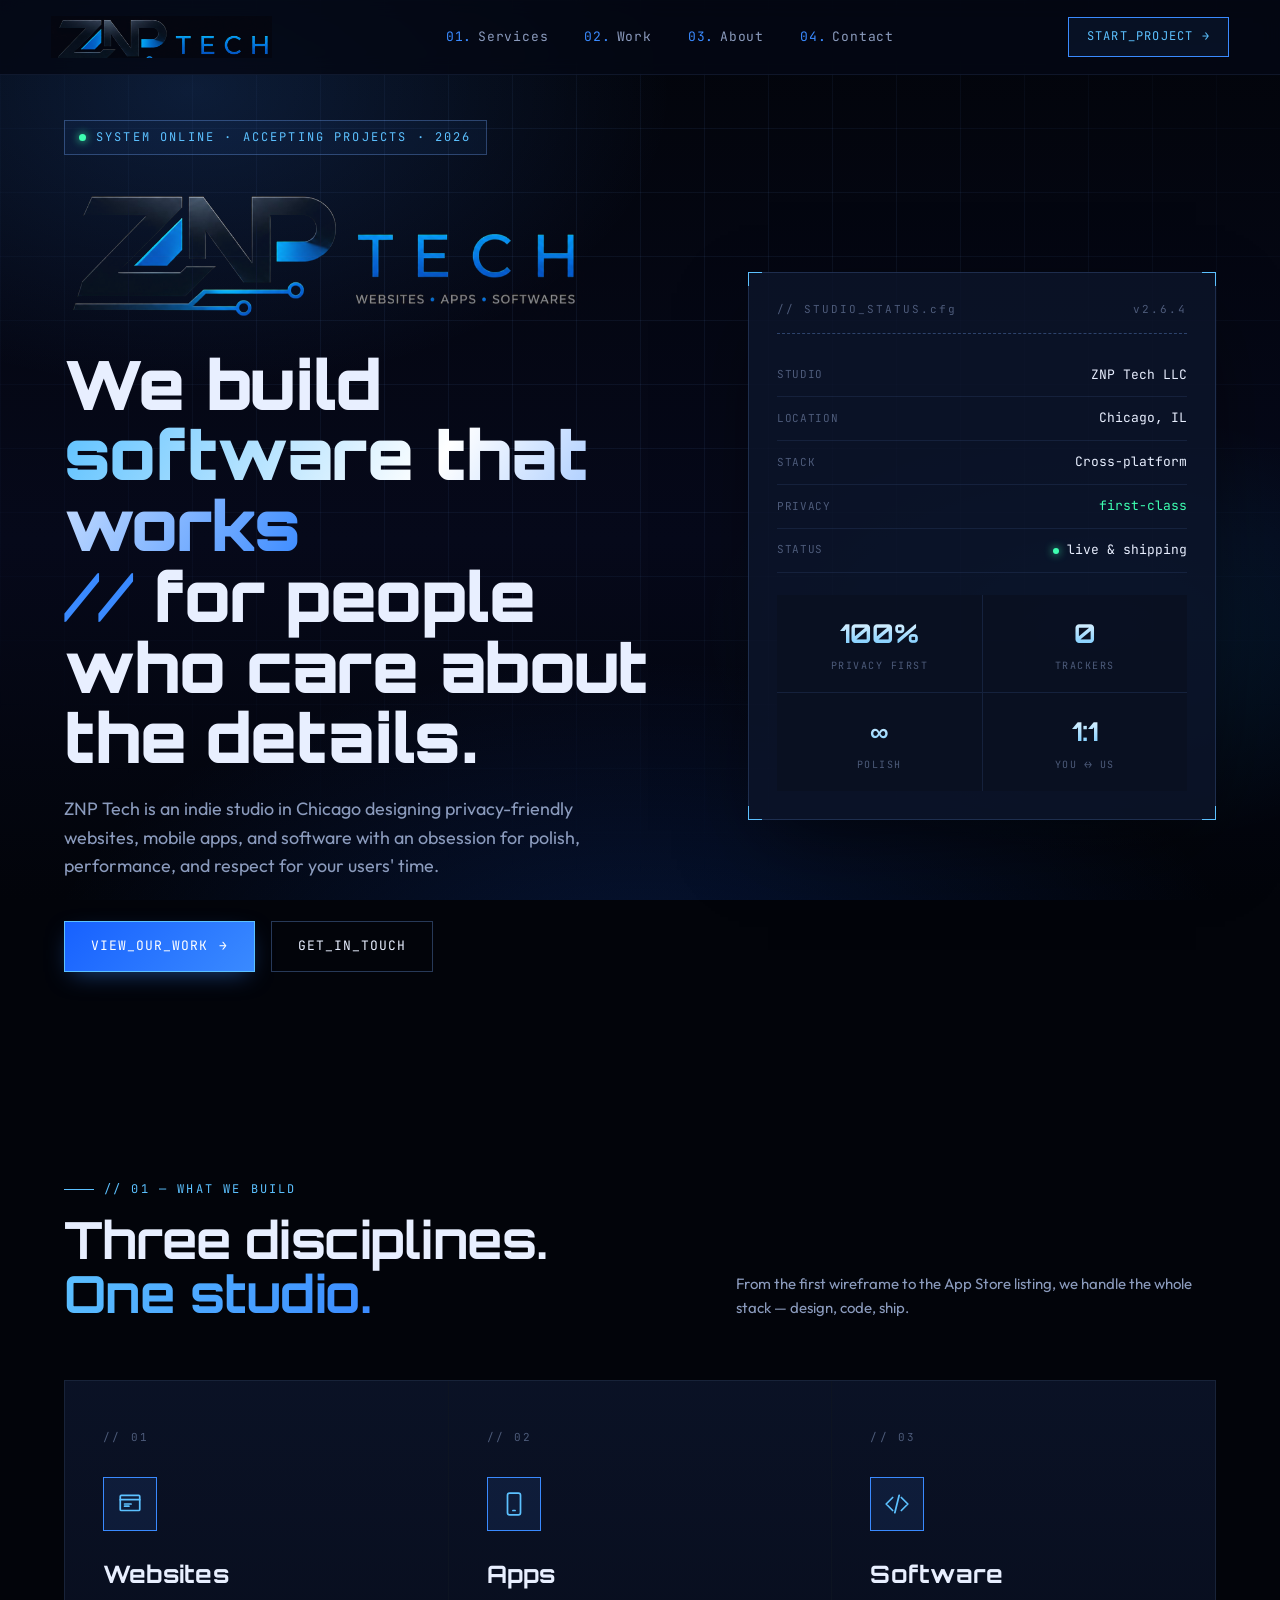
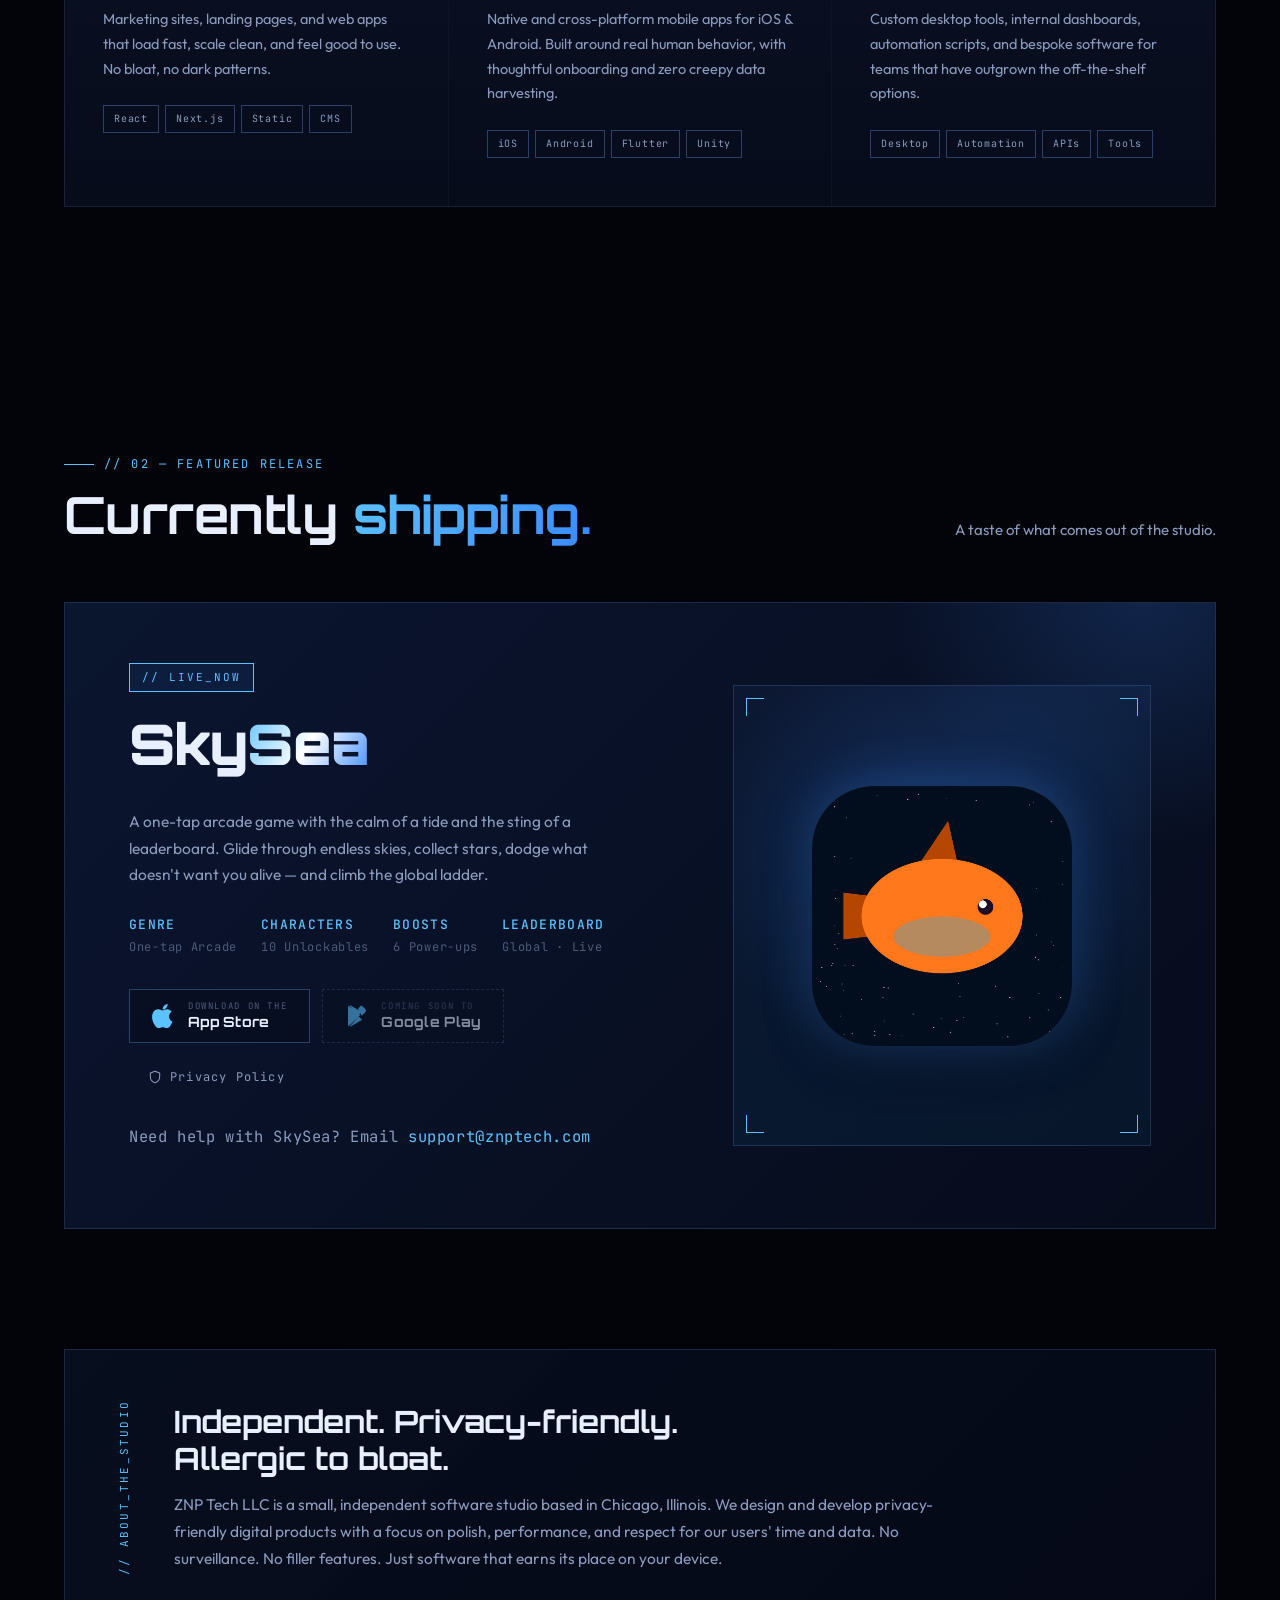
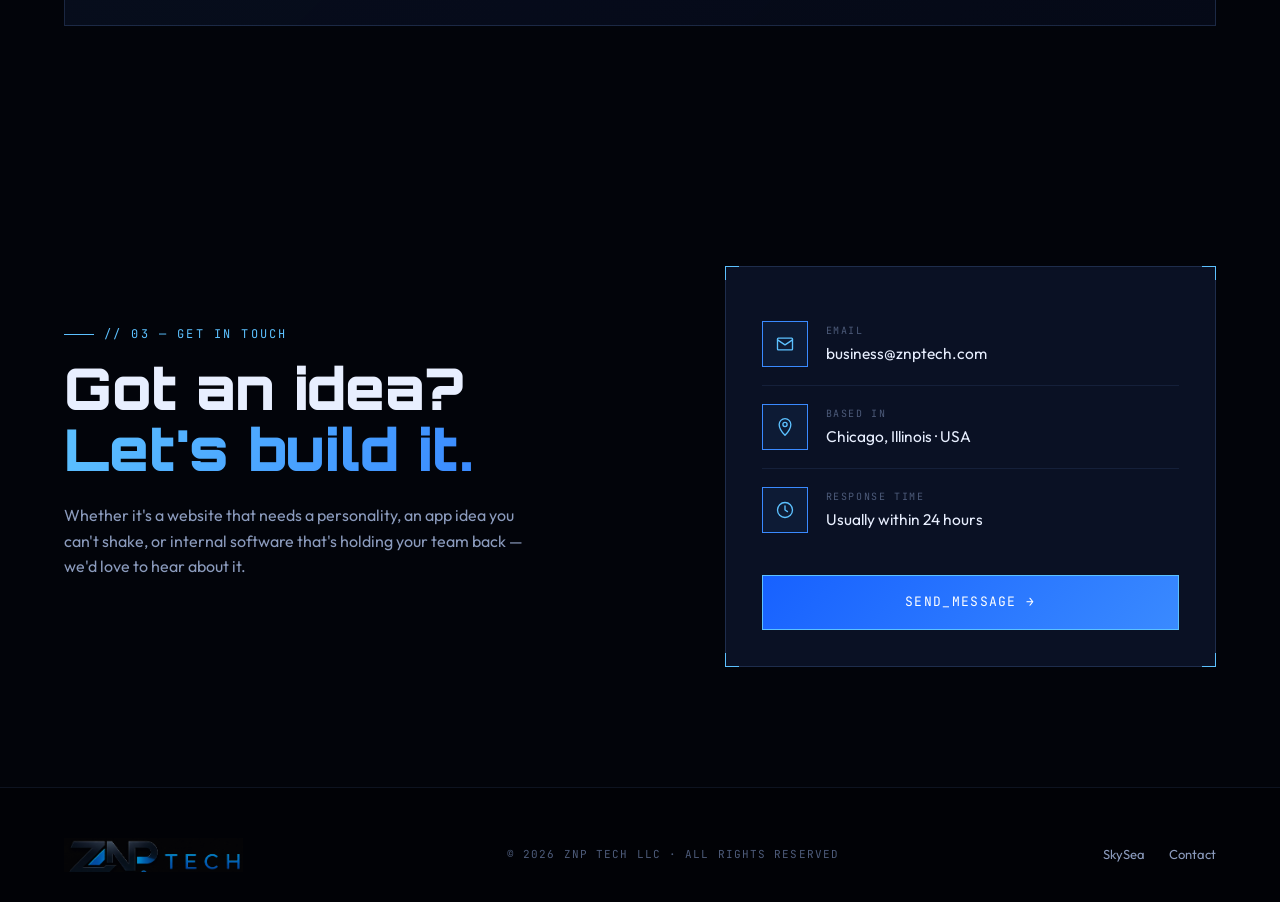
==== commit f883f389: "Add files via upload" ====
--- a/index.html
+++ b/index.html
@@ -3,13 +3,65 @@
 <head>
 <meta charset="UTF-8" />
 <meta name="viewport" content="width=device-width, initial-scale=1.0" />
-<meta name="description" content="ZNP Tech — Indie software studio building thoughtful websites, apps, and software. Based in Chicago." />
+
+<!-- Primary SEO -->
 <title>ZNP Tech — Websites · Apps · Software</title>
-
-<link rel="icon" type="image/png" href="logo-nav.png" />
+<meta name="description" content="ZNP Tech is an indie software studio in Chicago designing privacy-friendly websites, mobile apps, and custom software with an obsession for polish, performance, and respect for your users' time." />
+<meta name="author" content="ZNP Tech LLC" />
+<meta name="keywords" content="ZNP Tech, software studio Chicago, indie app development, custom software, privacy-friendly apps, mobile app development, website design, SkySea" />
+<link rel="canonical" href="https://znptech.com/" />
+<meta name="theme-color" content="#02040a" />
+
+<!-- Open Graph (iMessage, Discord, LinkedIn, Facebook, etc.) -->
+<meta property="og:type" content="website" />
+<meta property="og:url" content="https://znptech.com/" />
+<meta property="og:title" content="ZNP Tech — Websites · Apps · Software" />
+<meta property="og:description" content="Indie software studio in Chicago designing privacy-friendly websites, mobile apps, and custom software." />
+<meta property="og:image" content="https://znptech.com/og-image.png" />
+<meta property="og:image:width" content="1200" />
+<meta property="og:image:height" content="630" />
+<meta property="og:image:alt" content="ZNP Tech — Indie Software Studio, Chicago, IL" />
+<meta property="og:site_name" content="ZNP Tech" />
+<meta property="og:locale" content="en_US" />
+
+<!-- Twitter / X -->
+<meta name="twitter:card" content="summary_large_image" />
+<meta name="twitter:title" content="ZNP Tech — Websites · Apps · Software" />
+<meta name="twitter:description" content="Indie software studio in Chicago designing privacy-friendly websites, mobile apps, and custom software." />
+<meta name="twitter:image" content="https://znptech.com/og-image.png" />
+
+<!-- Favicons -->
+<link rel="icon" href="favicon.ico" sizes="any" />
+<link rel="icon" type="image/png" sizes="16x16" href="favicon-16.png" />
+<link rel="icon" type="image/png" sizes="32x32" href="favicon-32.png" />
+<link rel="icon" type="image/png" sizes="192x192" href="favicon-192.png" />
+<link rel="icon" type="image/png" sizes="512x512" href="favicon-512.png" />
+<link rel="apple-touch-icon" sizes="180x180" href="apple-touch-icon.png" />
+
+<!-- Fonts -->
 <link rel="preconnect" href="https://fonts.googleapis.com">
 <link rel="preconnect" href="https://fonts.gstatic.com" crossorigin>
 <link href="https://fonts.googleapis.com/css2?family=Orbitron:wght@500;700;900&family=Outfit:wght@300;400;500;600;700&family=JetBrains+Mono:wght@400;500&display=swap" rel="stylesheet">
+
+<!-- Structured data: helps Google understand the site -->
+<script type="application/ld+json">
+{
+  "@context": "https://schema.org",
+  "@type": "Organization",
+  "name": "ZNP Tech LLC",
+  "url": "https://znptech.com/",
+  "logo": "https://znptech.com/favicon-512.png",
+  "description": "Indie software studio in Chicago designing privacy-friendly websites, mobile apps, and custom software.",
+  "address": {
+    "@type": "PostalAddress",
+    "addressLocality": "Chicago",
+    "addressRegion": "IL",
+    "addressCountry": "US"
+  },
+  "email": "business@znptech.com",
+  "sameAs": []
+}
+</script>
 
 <style>
   :root{
@@ -318,9 +370,19 @@
     background:linear-gradient(135deg, rgba(14,28,60,.75), rgba(8,14,32,.85));
     border:1px solid var(--panel-edge);
     padding:60px clamp(30px,5vw,70px);
-    display:grid;grid-template-columns:1.3fr 1fr;gap:60px;align-items:center;
+    display:grid;
+    grid-template-columns:1.3fr 1fr;
+    grid-template-rows:auto 1fr;
+    grid-template-areas:
+      "header visual"
+      "body   visual";
+    gap:0 60px;
+    align-items:start;
     position:relative;overflow:hidden;
   }
+  .featured-header{grid-area:header}
+  .featured-body{grid-area:body;margin-top:18px}
+  .featured-visual-wrap{grid-area:visual;align-self:center;width:100%}
   .featured-card::before{
     content:'';position:absolute;top:-50%;right:-20%;width:600px;height:600px;
     background:radial-gradient(circle, rgba(58,138,255,.18), transparent 60%);
@@ -418,6 +480,30 @@
   .privacy-link:hover{color:var(--blue-glow);border-color:var(--line)}
   .privacy-link svg{width:14px;height:14px}
 
+  /* Coming Soon variant — visually clearly disabled */
+  .store-btn-coming{
+    cursor:default;opacity:.55;
+    background:rgba(8,14,30,.45);
+    border-style:dashed;
+  }
+  .store-btn-coming:hover{
+    background:rgba(8,14,30,.45);
+    border-color:var(--line-bright);
+    transform:none;box-shadow:none;
+  }
+
+  .support-line{
+    margin-top:24px;
+    font-family:var(--f-mono);font-size:12px;letter-spacing:.04em;
+    color:var(--ink-faint);
+  }
+  .support-line a{
+    color:var(--blue-glow);
+    border-bottom:1px solid transparent;
+    transition:border-color .2s;
+  }
+  .support-line a:hover{border-color:var(--blue-glow)}
+
   .about-strip{
     border:1px solid var(--panel-edge);
     background:linear-gradient(135deg, rgba(10,18,38,.7), rgba(6,11,26,.85));
@@ -518,7 +604,16 @@
   @media (max-width: 980px){
     .hero-inner{grid-template-columns:1fr;gap:40px}
     .service-grid{grid-template-columns:1fr}
-    .featured-card{grid-template-columns:1fr;gap:40px}
+    .featured-card{
+      grid-template-columns:1fr;
+      grid-template-rows:auto auto auto;
+      grid-template-areas:
+        "header"
+        "visual"
+        "body";
+      gap:30px 0;
+    }
+    .featured-body{margin-top:0}
     .contact-wrap{grid-template-columns:1fr;gap:40px}
     nav.topbar .menu{display:none}
     .featured-emoji{font-size:96px}
@@ -555,7 +650,7 @@
       <li><a href="#about"><span>03.</span>About</a></li>
       <li><a href="#contact"><span>04.</span>Contact</a></li>
     </ul>
-    <a href="mailto:znptechlabs@gmail.com" class="cta">START_PROJECT →</a>
+    <a href="mailto:business@znptech.com" class="cta">START_PROJECT →</a>
   </nav>
 
   <section class="hero" id="top">
@@ -670,9 +765,20 @@
       </div>
 
       <div class="featured-card reveal">
-        <div>
+        <div class="featured-header">
           <span class="badge">// LIVE_NOW</span>
           <h3>Sky<span class="gradient">Sea</span></h3>
+        </div>
+
+        <div class="featured-visual-wrap">
+          <div class="featured-visual">
+            <span class="corner tl"></span><span class="corner tr"></span>
+            <span class="corner bl"></span><span class="corner br"></span>
+            <img src="skysea-icon.png" alt="SkySea app icon" class="app-icon" width="260" height="260"/>
+          </div>
+        </div>
+
+        <div class="featured-body">
           <p>A one-tap arcade game with the calm of a tide and the sting of a leaderboard. Glide through endless skies, collect stars, dodge what doesn't want you alive — and climb the global ladder.</p>
           <div class="featured-meta">
             <div><strong>Genre</strong>One-tap Arcade</div>
@@ -682,8 +788,7 @@
           </div>
 
           <div class="download-row">
-            <!-- TODO: replace href="#" with your real App Store URL -->
-            <a href="#" class="store-btn" aria-label="Download SkySea on the App Store">
+            <a href="https://apps.apple.com/us/app/skysea/id6761926872" target="_blank" rel="noopener" class="store-btn" aria-label="Download SkySea on the App Store">
               <svg viewBox="0 0 24 24" fill="currentColor" aria-hidden="true">
                 <path d="M17.05 12.54c-.03-3.16 2.58-4.68 2.7-4.75-1.47-2.15-3.76-2.45-4.57-2.48-1.94-.2-3.79 1.14-4.78 1.14-.99 0-2.51-1.11-4.13-1.08-2.13.03-4.09 1.24-5.18 3.13-2.21 3.83-.57 9.5 1.59 12.61 1.05 1.52 2.31 3.23 3.95 3.17 1.59-.06 2.19-1.03 4.11-1.03s2.46 1.03 4.14.99c1.71-.03 2.79-1.55 3.84-3.08 1.21-1.77 1.71-3.49 1.74-3.58-.04-.02-3.34-1.28-3.41-5.04zM14.36 3.78C15.23 2.72 15.81 1.25 15.65 0c-1.22.05-2.7.81-3.6 1.86-.81.93-1.51 2.42-1.32 3.65 1.36.1 2.74-.69 3.63-1.73z"/>
               </svg>
@@ -693,16 +798,15 @@
               </div>
             </a>
 
-            <!-- TODO: replace href="#" with your real Google Play URL -->
-            <a href="#" class="store-btn" aria-label="Get SkySea on Google Play">
+            <span class="store-btn store-btn-coming" aria-label="Coming soon to Google Play">
               <svg viewBox="0 0 24 24" fill="currentColor" aria-hidden="true">
                 <path d="M3.6 1.7c-.4.4-.6 1-.6 1.7v17.2c0 .7.2 1.3.6 1.7l11.7-11.3L3.6 1.7zM16.7 11.7l3.4-3.3c1.1-1 1.1-2.6 0-3.6l-2.7-2.6c-.5-.5-1.4-.5-2 0L13 4.6l3.7 7.1zM4.7 22.5c.4.1.9 0 1.4-.3l11-6.4-3.4-3.3-9 10zM5.7 1.5c-.5-.3-1-.4-1.4-.3l9 10 3.4-3.3-11-6.4z"/>
               </svg>
               <div class="store-text">
-                <small>Get it on</small>
+                <small>Coming soon to</small>
                 <strong>Google Play</strong>
               </div>
-            </a>
+            </span>
 
             <a href="https://znptech.github.io/skysea-privacy/" class="privacy-link" target="_blank" rel="noopener">
               <svg viewBox="0 0 24 24" fill="none" stroke="currentColor" stroke-width="1.8" stroke-linecap="round" stroke-linejoin="round" aria-hidden="true">
@@ -711,11 +815,8 @@
               Privacy Policy
             </a>
           </div>
-        </div>
-        <div class="featured-visual">
-          <span class="corner tl"></span><span class="corner tr"></span>
-          <span class="corner bl"></span><span class="corner br"></span>
-          <img src="skysea-icon.png" alt="SkySea app icon" class="app-icon" width="260" height="260"/>
+
+          <p class="support-line">Need help with SkySea? Email <a href="mailto:support@znptech.com">support@znptech.com</a></p>
         </div>
       </div>
     </div>
@@ -755,7 +856,7 @@
             </div>
             <div>
               <div class="lbl">Email</div>
-              <div class="val"><a href="mailto:znptechlabs@gmail.com">znptechlabs@gmail.com</a></div>
+              <div class="val"><a href="mailto:business@znptech.com">business@znptech.com</a></div>
             </div>
           </div>
 
@@ -785,7 +886,7 @@
             </div>
           </div>
 
-          <a class="contact-cta" href="mailto:znptechlabs@gmail.com">SEND_MESSAGE →</a>
+          <a class="contact-cta" href="mailto:business@znptech.com">SEND_MESSAGE →</a>
         </div>
       </div>
     </div>
@@ -797,7 +898,7 @@
       <p>© 2026 ZNP TECH LLC · ALL RIGHTS RESERVED</p>
       <div class="foot-links">
         <a href="#work">SkySea</a>
-        <a href="mailto:znptechlabs@gmail.com">Contact</a>
+        <a href="mailto:business@znptech.com">Contact</a>
       </div>
     </div>
   </footer>
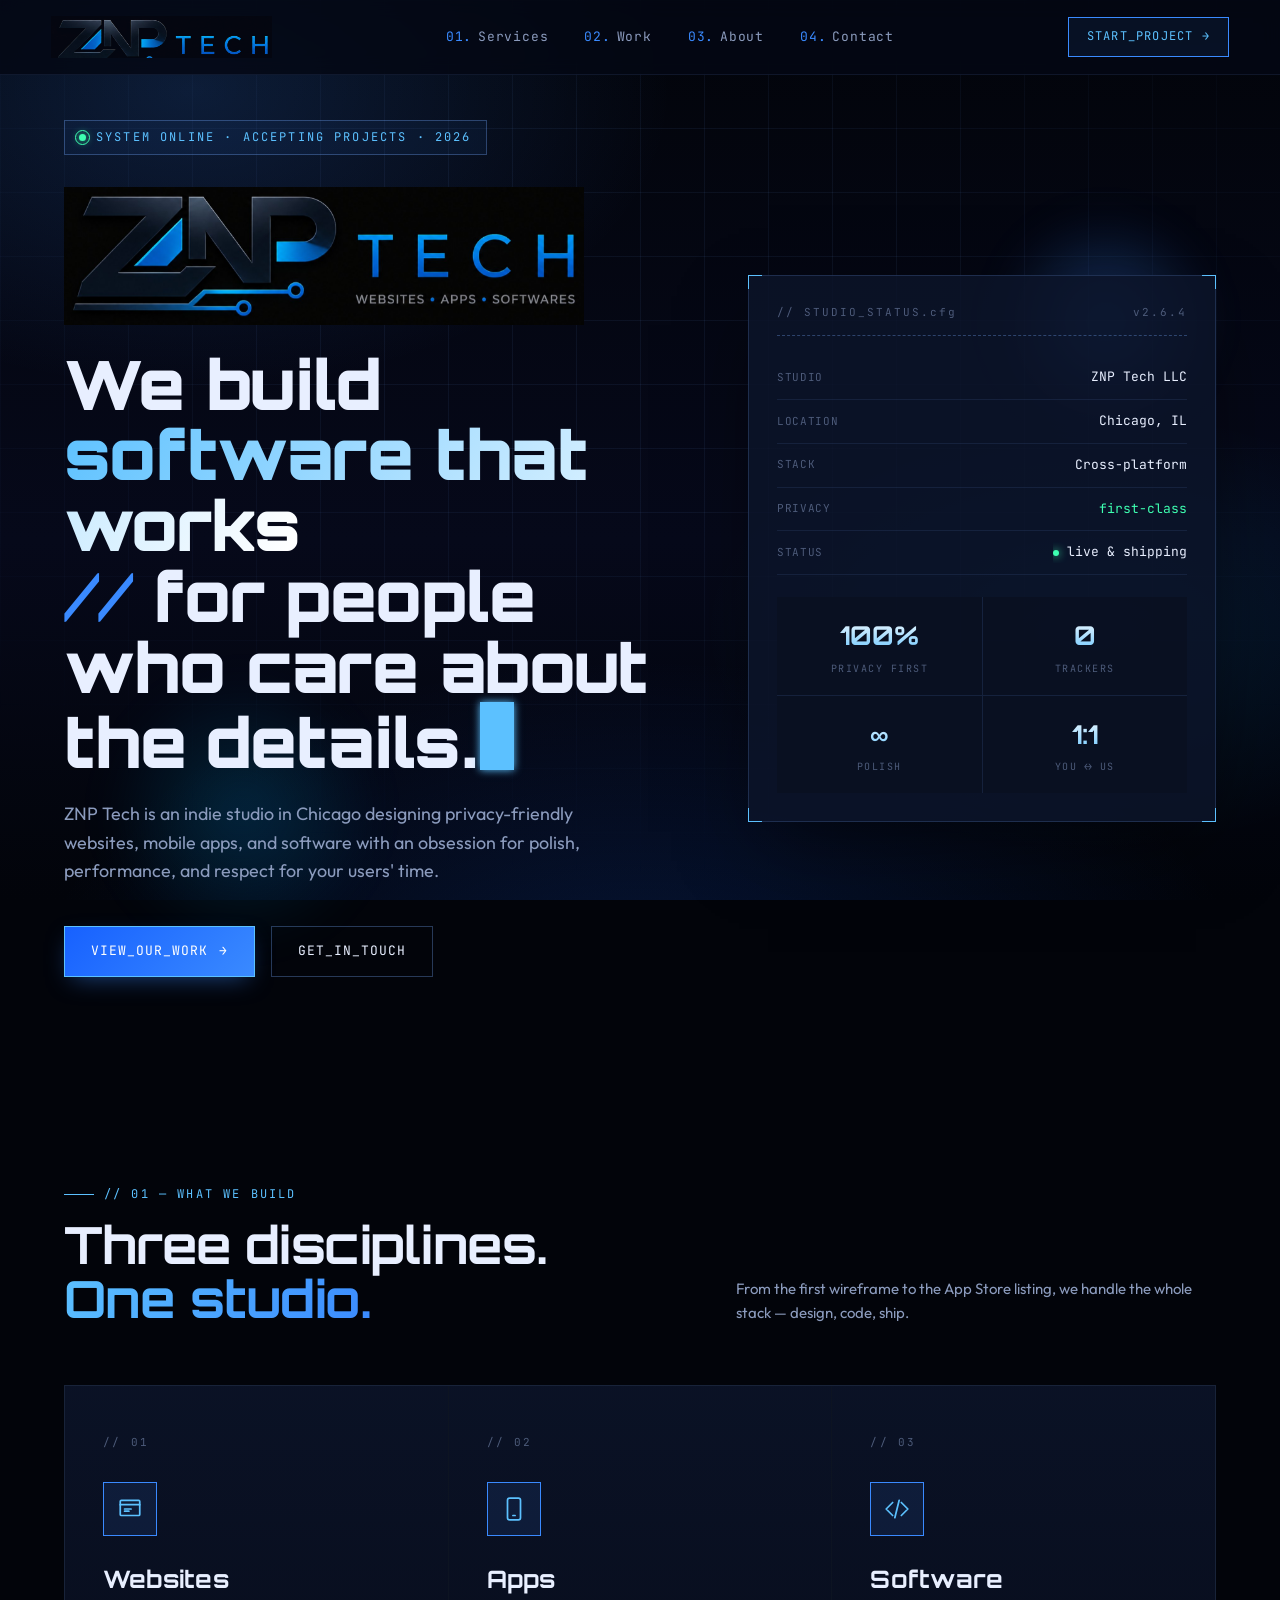
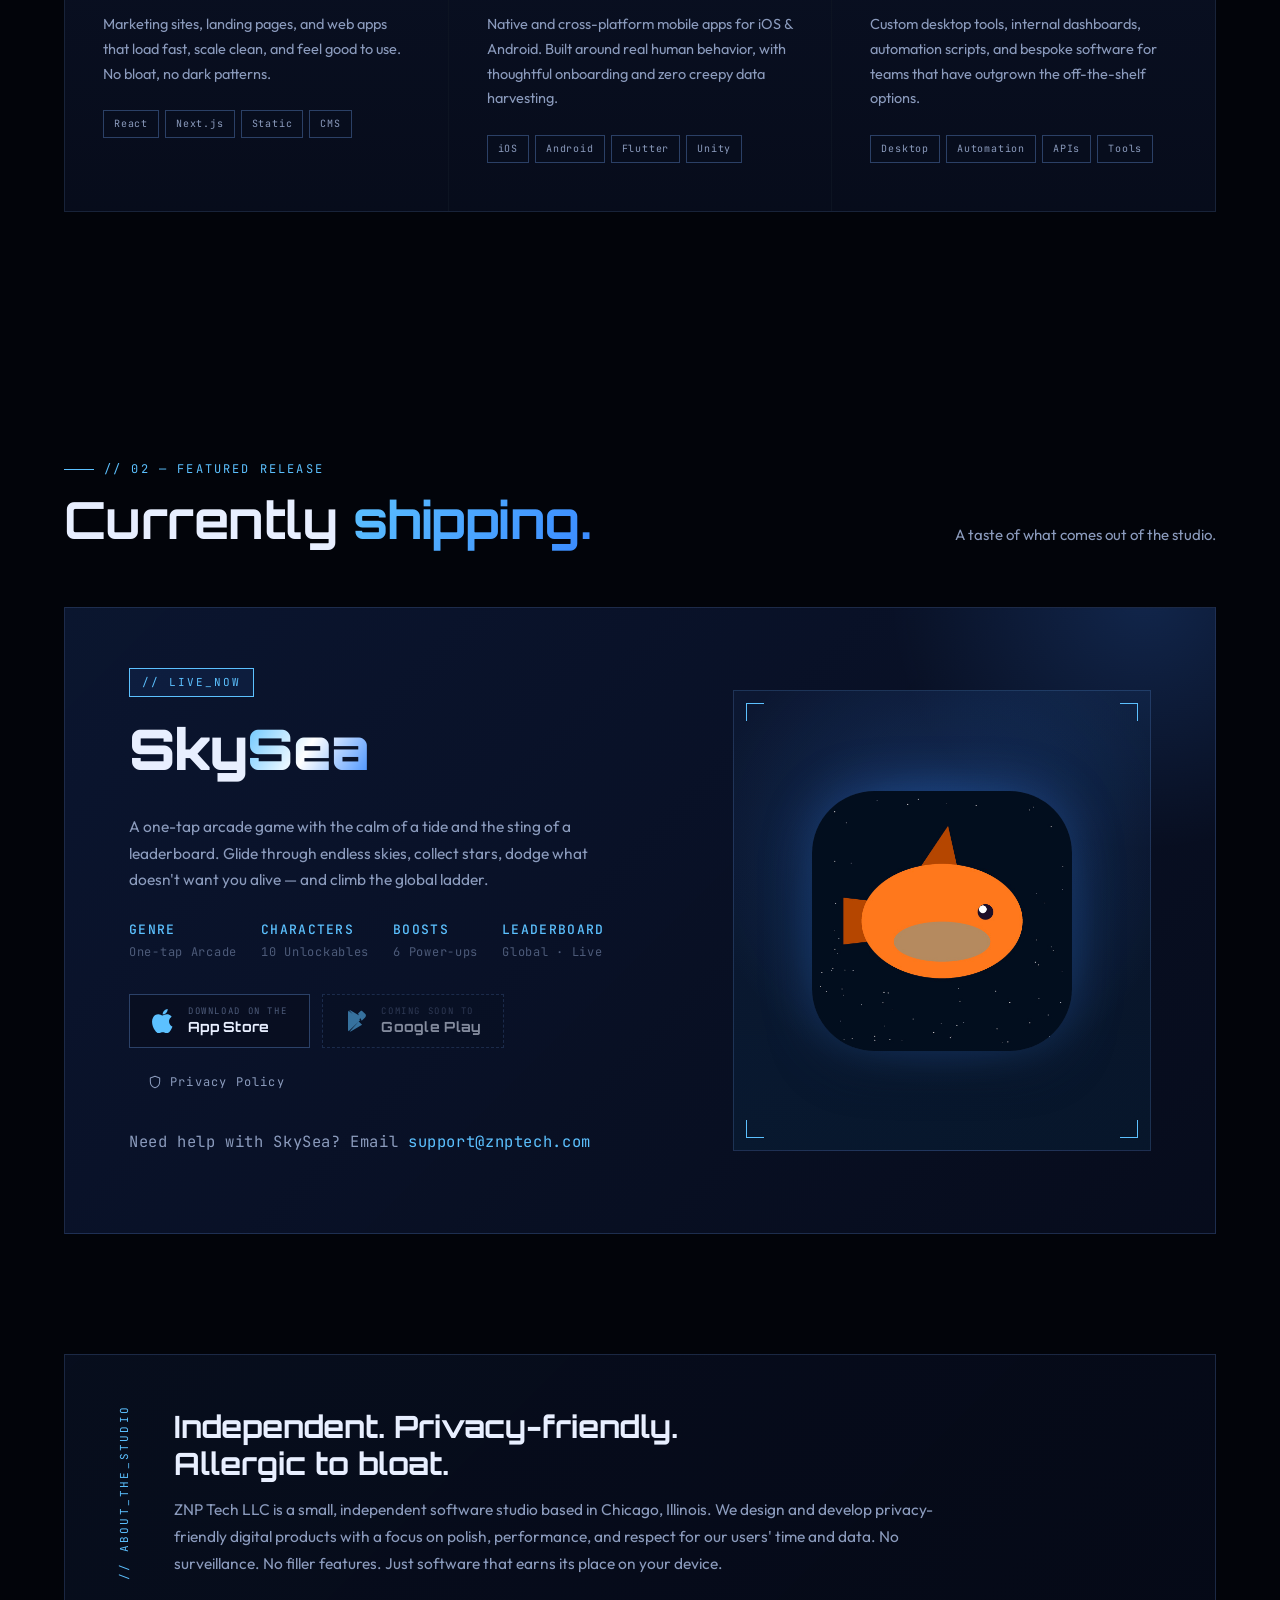
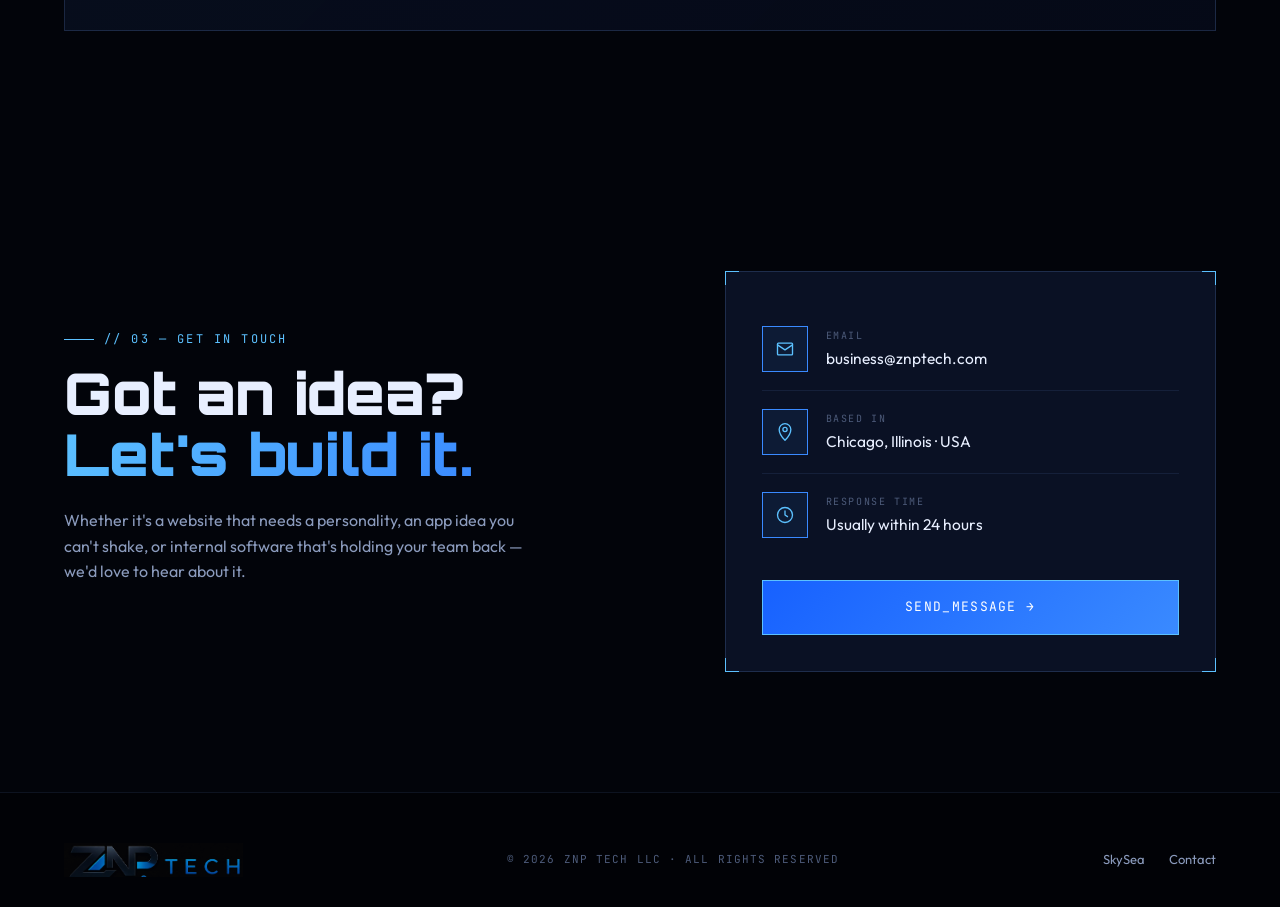
==== commit 8e8afb0c: "Add files via upload" ====
--- a/index.html
+++ b/index.html
@@ -161,10 +161,12 @@
     display:flex;align-items:center;justify-content:center;
     padding:120px clamp(20px,5vw,80px) 80px;
     position:relative;
+    overflow:hidden;
   }
   .hero-inner{
     max-width:1200px;width:100%;
     display:grid;grid-template-columns:1.2fr .9fr;gap:60px;align-items:center;
+    position:relative;z-index:1;
   }
   .hero-left{position:relative}
   .status{
@@ -301,6 +303,198 @@
 
   @keyframes rise{from{opacity:0;transform:translateY(20px)}to{opacity:1;transform:translateY(0)}}
 
+  /* ========================================
+     ANIMATION LAYER (GPU-accelerated only)
+     ======================================== */
+
+  /* Terminal cursor blink */
+  @keyframes cursor-blink{
+    0%,49%{opacity:1}
+    50%,100%{opacity:0}
+  }
+  .term-cursor{
+    display:inline-block;width:.6ch;height:1em;
+    background:var(--blue-glow);
+    margin-left:4px;vertical-align:-2px;
+    animation:cursor-blink 1s steps(1) infinite;
+    box-shadow:0 0 8px var(--blue-glow);
+  }
+
+  /* Hero green dot ripple — adds a slowly expanding halo around the live dot */
+  .status .dot{position:relative}
+  .status .dot::after{
+    content:'';position:absolute;inset:-4px;border-radius:50%;
+    border:1px solid #3effb1;
+    animation:dot-ripple 1.8s ease-out infinite;
+    pointer-events:none;
+  }
+  @keyframes dot-ripple{
+    0%{transform:scale(.6);opacity:.9}
+    100%{transform:scale(2.6);opacity:0}
+  }
+
+  /* SkySea fish — gently rotates AND bobs (combined transform) */
+  .app-icon{
+    animation:fish-bob 5s ease-in-out infinite;
+    will-change:transform;
+  }
+  @keyframes fish-bob{
+    0%,100%{transform:translateY(0) rotate(-3deg)}
+    50%{transform:translateY(-12px) rotate(3deg)}
+  }
+  /* Subtle pulsing glow ring around the icon */
+  .featured-visual::after{
+    content:'';position:absolute;inset:0;
+    background:radial-gradient(circle at 50% 50%, rgba(58,138,255,.25), transparent 50%);
+    animation:icon-pulse 3.5s ease-in-out infinite;
+    pointer-events:none;
+  }
+  @keyframes icon-pulse{
+    0%,100%{opacity:.4;transform:scale(.9)}
+    50%{opacity:.8;transform:scale(1.05)}
+  }
+
+  /* Service icons — slow rotation on hover */
+  .service-icon{
+    transition:box-shadow .3s, color .3s, background .3s, transform .5s cubic-bezier(.4,2,.5,1);
+  }
+  .service:hover .service-icon{
+    transform:rotate(8deg) scale(1.08);
+    box-shadow:0 0 20px rgba(58,138,255,.5), 0 0 40px rgba(58,138,255,.2);
+    background:rgba(58,138,255,.2);
+    color:#fff;
+  }
+
+  /* Service card — animated bottom border that draws in on hover */
+  .service{position:relative;overflow:hidden}
+  .service::after{
+    content:'';position:absolute;left:0;bottom:0;height:2px;width:0;
+    background:linear-gradient(90deg, transparent, var(--blue-glow), transparent);
+    transition:width .5s ease;
+    box-shadow:0 0 12px var(--blue-glow);
+  }
+  .service:hover::after{width:100%}
+
+  /* Animated number counter — pulses gently */
+  .stat-grid .num{
+    transition:transform .3s ease;
+    display:inline-block;
+  }
+  .stat-grid > div:hover .num{transform:scale(1.15)}
+
+  /* HUD live row — subtle data flow scan line */
+  .hud-row .value.live{position:relative;overflow:hidden}
+
+  /* Buttons — animated shine sweep on hover */
+  .btn-primary,.contact-cta{position:relative;overflow:hidden}
+  .btn-primary::before,.contact-cta::before{
+    content:'';position:absolute;top:0;left:-100%;width:80%;height:100%;
+    background:linear-gradient(90deg, transparent, rgba(255,255,255,.25), transparent);
+    transition:left .7s ease;
+    pointer-events:none;
+  }
+  .btn-primary:hover::before,.contact-cta:hover::before{left:130%}
+
+  /* Section eyebrow — animated dot before the line */
+  .section-eyebrow{position:relative}
+  .section-eyebrow::before{
+    transition:width .4s ease;
+  }
+  .reveal.in .section-eyebrow::before{
+    animation:eyebrow-draw 1.2s ease forwards;
+  }
+  @keyframes eyebrow-draw{
+    0%{width:0}
+    100%{width:30px}
+  }
+
+  /* Tag chips — staggered fade on card visible */
+  .service .tag{
+    opacity:0;transform:translateY(6px);
+    transition:opacity .4s ease, transform .4s ease, color .2s, border-color .2s;
+  }
+  .service.in-view .tag{opacity:1;transform:translateY(0)}
+  .service.in-view .tag:nth-child(1){transition-delay:.1s}
+  .service.in-view .tag:nth-child(2){transition-delay:.2s}
+  .service.in-view .tag:nth-child(3){transition-delay:.3s}
+  .service.in-view .tag:nth-child(4){transition-delay:.4s}
+  .service .tag:hover{color:var(--blue-glow);border-color:var(--blue)}
+
+  /* Featured card badge — slow pulse glow */
+  .featured-card .badge{
+    animation:badge-glow 2.5s ease-in-out infinite;
+  }
+  @keyframes badge-glow{
+    0%,100%{box-shadow:0 0 0 0 rgba(58,138,255,.4)}
+    50%{box-shadow:0 0 16px 2px rgba(58,138,255,.55)}
+  }
+
+  /* Store buttons — playful tilt on hover */
+  .store-btn:not(.store-btn-coming){
+    transition:transform .3s cubic-bezier(.4,1.6,.5,1), background .2s, border-color .2s, box-shadow .3s;
+  }
+  .store-btn:not(.store-btn-coming):hover{
+    transform:translateY(-3px) rotate(-1deg);
+  }
+
+  /* Click ripple — applied via JS to any .btn or .store-btn */
+  .ripple-fx{
+    position:absolute;border-radius:50%;
+    background:rgba(255,255,255,.45);
+    transform:scale(0);
+    animation:ripple .6s ease-out;
+    pointer-events:none;
+  }
+  @keyframes ripple{
+    to{transform:scale(4);opacity:0}
+  }
+
+  /* Hero glow orb — slowly drifts in the background of the hero */
+  .hero-orb{
+    position:absolute;top:20%;right:5%;
+    width:220px;height:220px;border-radius:50%;
+    background:radial-gradient(circle, rgba(58,138,255,.35), transparent 70%);
+    filter:blur(20px);
+    animation:orb-drift 14s ease-in-out infinite;
+    pointer-events:none;z-index:0;
+    will-change:transform;
+  }
+  @keyframes orb-drift{
+    0%,100%{transform:translate(0,0) scale(1)}
+    33%{transform:translate(-40px,30px) scale(1.15)}
+    66%{transform:translate(30px,-20px) scale(.9)}
+  }
+  .hero-orb-2{
+    top:auto;bottom:10%;left:8%;right:auto;
+    width:280px;height:280px;
+    background:radial-gradient(circle, rgba(0,180,255,.18), transparent 70%);
+    animation-duration:18s;animation-direction:reverse;
+  }
+
+  /* Tagline word reveal - each line animates in */
+  h1.tagline{position:relative}
+  h1.tagline .accent{
+    background-size:200% 100%;
+    animation:gradient-flow 6s ease-in-out infinite;
+  }
+  @keyframes gradient-flow{
+    0%,100%{background-position:0% 50%}
+    50%{background-position:100% 50%}
+  }
+
+  /* Service number — counts visually with a slide */
+  .service-num{
+    transition:color .3s, transform .3s, letter-spacing .3s;
+  }
+  .service:hover .service-num{
+    color:var(--blue-glow);
+    letter-spacing:.3em;
+  }
+
+  /* Disable all infinite animations when off-screen via paused class */
+  .anim-paused,
+  .anim-paused *{animation-play-state:paused !important}
+
   section{padding:120px clamp(20px,5vw,80px);position:relative}
   .container{max-width:1200px;margin:0 auto}
   .section-head{margin-bottom:60px;display:flex;align-items:flex-end;justify-content:space-between;gap:30px;flex-wrap:wrap}
@@ -347,11 +541,6 @@
     background:rgba(58,138,255,.10);
     color:var(--blue-glow);
     transition:box-shadow .25s, color .25s, background .25s;
-  }
-  .service:hover .service-icon{
-    box-shadow:0 0 20px rgba(58,138,255,.4);
-    background:rgba(58,138,255,.2);
-    color:#fff;
   }
   .service-icon svg{width:26px;height:26px}
   .service-title{
@@ -415,10 +604,6 @@
     border:1px solid var(--panel-edge);
     position:relative;display:flex;align-items:center;justify-content:center;
     overflow:hidden;
-  }
-  .featured-emoji{
-    font-size:140px;line-height:1;position:relative;z-index:2;
-    filter:drop-shadow(0 0 30px rgba(58,138,255,.5));
   }
   .featured-visual .corner{position:absolute;width:18px;height:18px;border:1px solid var(--blue-glow)}
   .featured-visual .corner.tl{top:12px;left:12px;border-right:none;border-bottom:none}
@@ -616,7 +801,6 @@
     .featured-body{margin-top:0}
     .contact-wrap{grid-template-columns:1fr;gap:40px}
     nav.topbar .menu{display:none}
-    .featured-emoji{font-size:96px}
     .featured-visual{aspect-ratio:1.4/1}
   }
   @media (max-width: 560px){
@@ -654,13 +838,15 @@
   </nav>
 
   <section class="hero" id="top">
+    <div class="hero-orb"></div>
+    <div class="hero-orb hero-orb-2"></div>
     <div class="hero-inner">
       <div class="hero-left">
         <div class="status"><span class="dot"></span> SYSTEM ONLINE · ACCEPTING PROJECTS · 2026</div>
         <img src="logo.png" alt="ZNP Tech — Websites · Apps · Software" class="hero-logo" width="520" height="138"/>
-        <h1 class="tagline">
+        <h1 class="tagline" id="typewriter-target">
           We build <span class="accent">software that works</span><br/>
-          <span class="slash">//</span> for people who care about the details.
+          <span class="slash">//</span> for people who care about the details.<span class="term-cursor"></span>
         </h1>
         <p class="lede">
           ZNP Tech is an indie studio in Chicago designing privacy-friendly websites, mobile apps, and software with an obsession for polish, performance, and respect for your users' time.
@@ -904,6 +1090,9 @@
   </footer>
 
   <script>
+    // ============================
+    // 1) Scroll → nav state
+    // ============================
     (function(){
       const nav = document.getElementById('nav');
       let ticking = false;
@@ -918,6 +1107,9 @@
       }, {passive:true});
     })();
 
+    // ============================
+    // 2) Reveal-on-scroll observer
+    // ============================
     if('IntersectionObserver' in window){
       const io = new IntersectionObserver((entries) => {
         entries.forEach(e => {
@@ -931,6 +1123,124 @@
     } else {
       document.querySelectorAll('.reveal').forEach(el => el.classList.add('in'));
     }
+
+    // ============================
+    // 3) Service-card tag stagger (separate observer for each service)
+    // ============================
+    if('IntersectionObserver' in window){
+      const sIo = new IntersectionObserver((entries) => {
+        entries.forEach(e => {
+          if(e.isIntersecting){
+            e.target.classList.add('in-view');
+            sIo.unobserve(e.target);
+          }
+        });
+      }, { threshold: 0.3 });
+      document.querySelectorAll('.service').forEach(el => sIo.observe(el));
+    }
+
+    // ============================
+    // 4) Click ripple effect on buttons
+    // ============================
+    const rippleTargets = document.querySelectorAll('.btn, .store-btn:not(.store-btn-coming), .contact-cta');
+    rippleTargets.forEach(btn => {
+      btn.addEventListener('click', function(e){
+        if(this.classList.contains('store-btn-coming')) return;
+        const rect = this.getBoundingClientRect();
+        const ripple = document.createElement('span');
+        const size = Math.max(rect.width, rect.height);
+        ripple.className = 'ripple-fx';
+        ripple.style.width = ripple.style.height = size + 'px';
+        ripple.style.left = (e.clientX - rect.left - size/2) + 'px';
+        ripple.style.top  = (e.clientY - rect.top - size/2) + 'px';
+        // ensure parent is positioned
+        const cs = getComputedStyle(this);
+        if(cs.position === 'static') this.style.position = 'relative';
+        this.appendChild(ripple);
+        setTimeout(() => ripple.remove(), 600);
+      });
+    });
+
+    // ============================
+    // 5) Stat number scramble on first scroll into view
+    // ============================
+    function scrambleNumber(el){
+      const target = el.dataset.value || el.textContent.trim();
+      const isPercent = target.includes('%');
+      const isInfinite = target === '∞';
+      const isRatio = target.includes(':');
+      // Don't scramble pure symbols
+      if(isInfinite || isRatio){
+        // Just do a quick fade in; symbol stays
+        el.style.opacity = '0';
+        el.animate([{opacity:0,transform:'scale(.6)'},{opacity:1,transform:'scale(1)'}],
+          {duration:600, easing:'cubic-bezier(.4,2,.5,1)', fill:'forwards'});
+        return;
+      }
+      // For numeric: count up
+      const numMatch = target.match(/(\d+)/);
+      if(!numMatch) return;
+      const finalNum = parseInt(numMatch[1], 10);
+      const suffix = target.replace(/\d+/, '');
+      const duration = 1100;
+      const start = performance.now();
+      function tick(now){
+        const t = Math.min((now - start) / duration, 1);
+        const eased = 1 - Math.pow(1 - t, 3);
+        const cur = Math.round(eased * finalNum);
+        el.textContent = cur + suffix;
+        if(t < 1) requestAnimationFrame(tick);
+        else el.textContent = target;
+      }
+      requestAnimationFrame(tick);
+    }
+    if('IntersectionObserver' in window){
+      const nIo = new IntersectionObserver((entries) => {
+        entries.forEach(e => {
+          if(e.isIntersecting){
+            // Save original and scramble
+            const el = e.target;
+            if(!el.dataset.value) el.dataset.value = el.textContent.trim();
+            scrambleNumber(el);
+            nIo.unobserve(el);
+          }
+        });
+      }, { threshold: 0.5 });
+      document.querySelectorAll('.stat-grid .num').forEach(el => nIo.observe(el));
+    }
+
+    // ============================
+    // 6) Pause hero animations when hero is off-screen (battery saver)
+    // ============================
+    if('IntersectionObserver' in window){
+      const hero = document.querySelector('.hero');
+      if(hero){
+        const hIo = new IntersectionObserver((entries) => {
+          entries.forEach(e => {
+            hero.classList.toggle('anim-paused', !e.isIntersecting);
+          });
+        }, { threshold: 0 });
+        hIo.observe(hero);
+      }
+    }
+
+    // ============================
+    // 7) Magnetic hover on primary CTAs (desktop only — disabled if touch)
+    // ============================
+    const isTouch = matchMedia('(hover: none)').matches;
+    if(!isTouch){
+      document.querySelectorAll('.btn-primary, nav.topbar .cta').forEach(el => {
+        el.addEventListener('mousemove', (e) => {
+          const r = el.getBoundingClientRect();
+          const x = e.clientX - r.left - r.width/2;
+          const y = e.clientY - r.top - r.height/2;
+          el.style.transform = `translate(${x*.15}px, ${y*.2}px)`;
+        });
+        el.addEventListener('mouseleave', () => {
+          el.style.transform = '';
+        });
+      });
+    }
   </script>
 </body>
 </html>
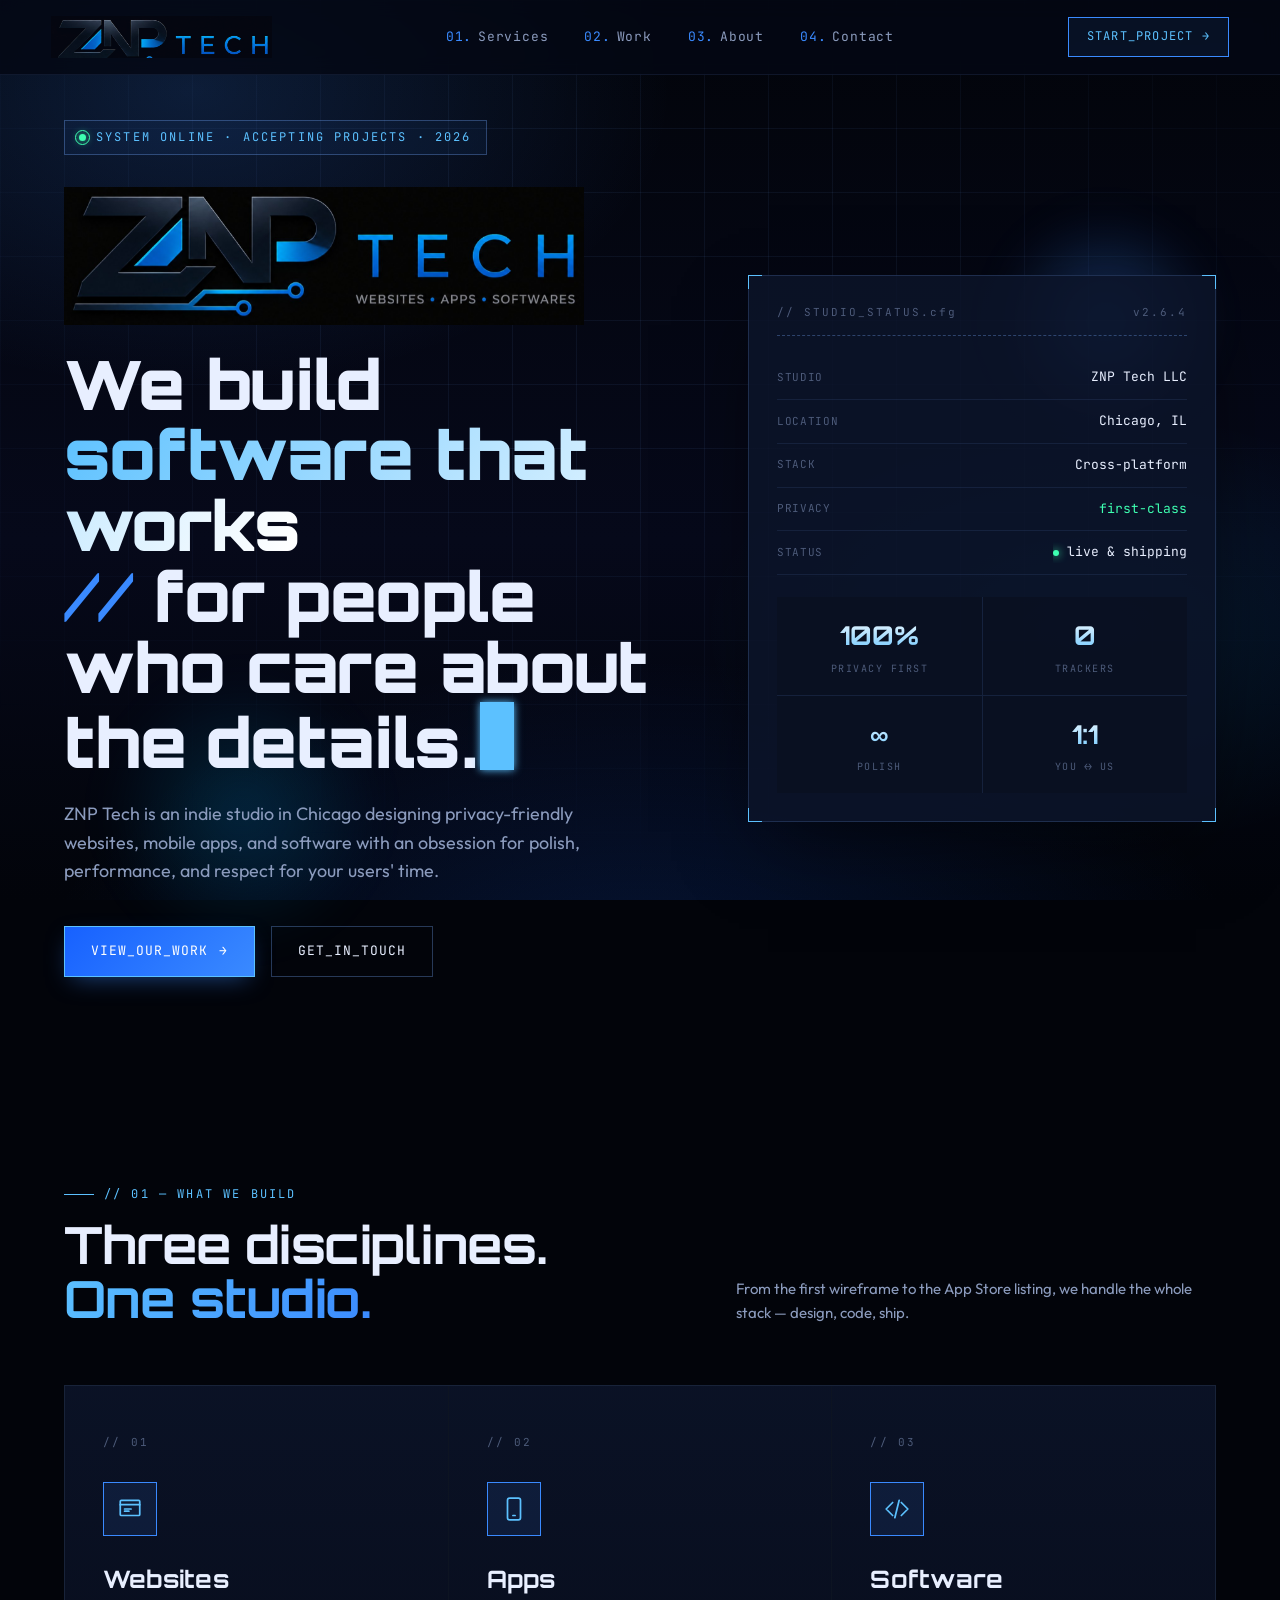
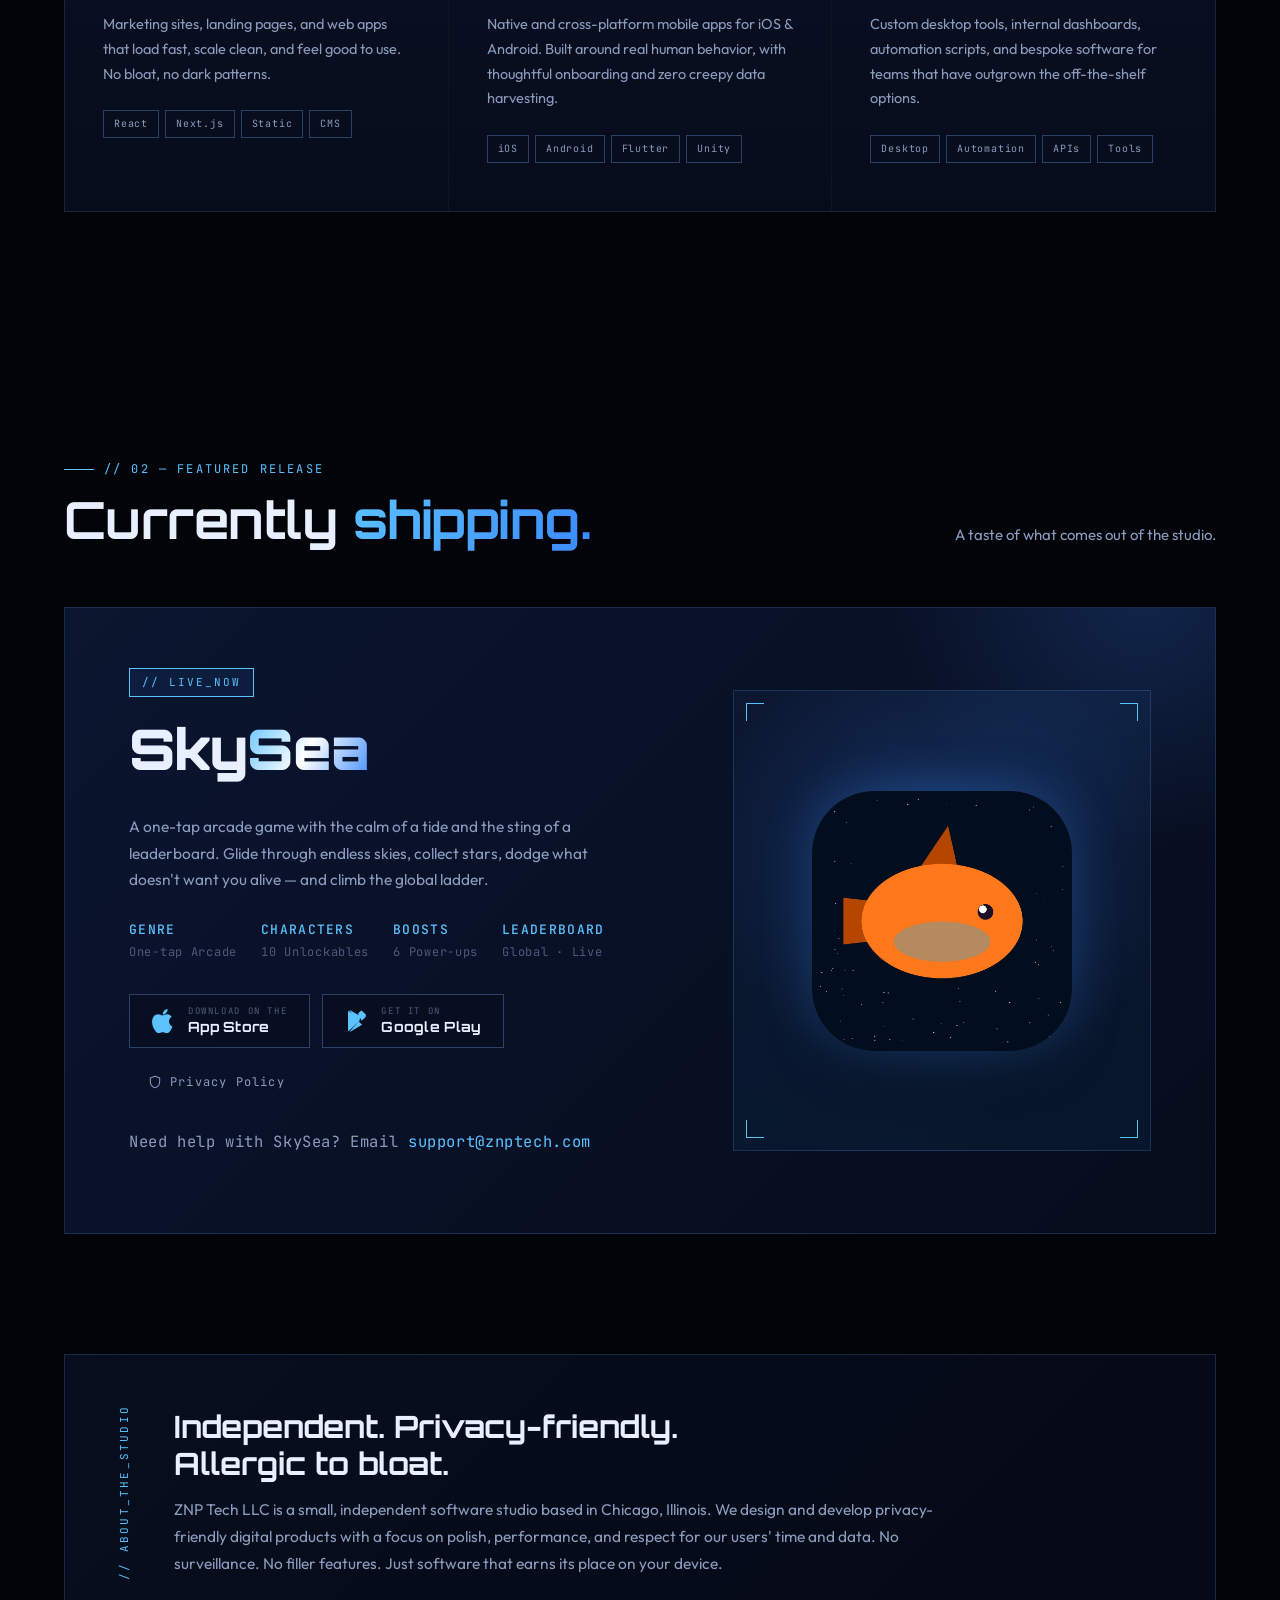
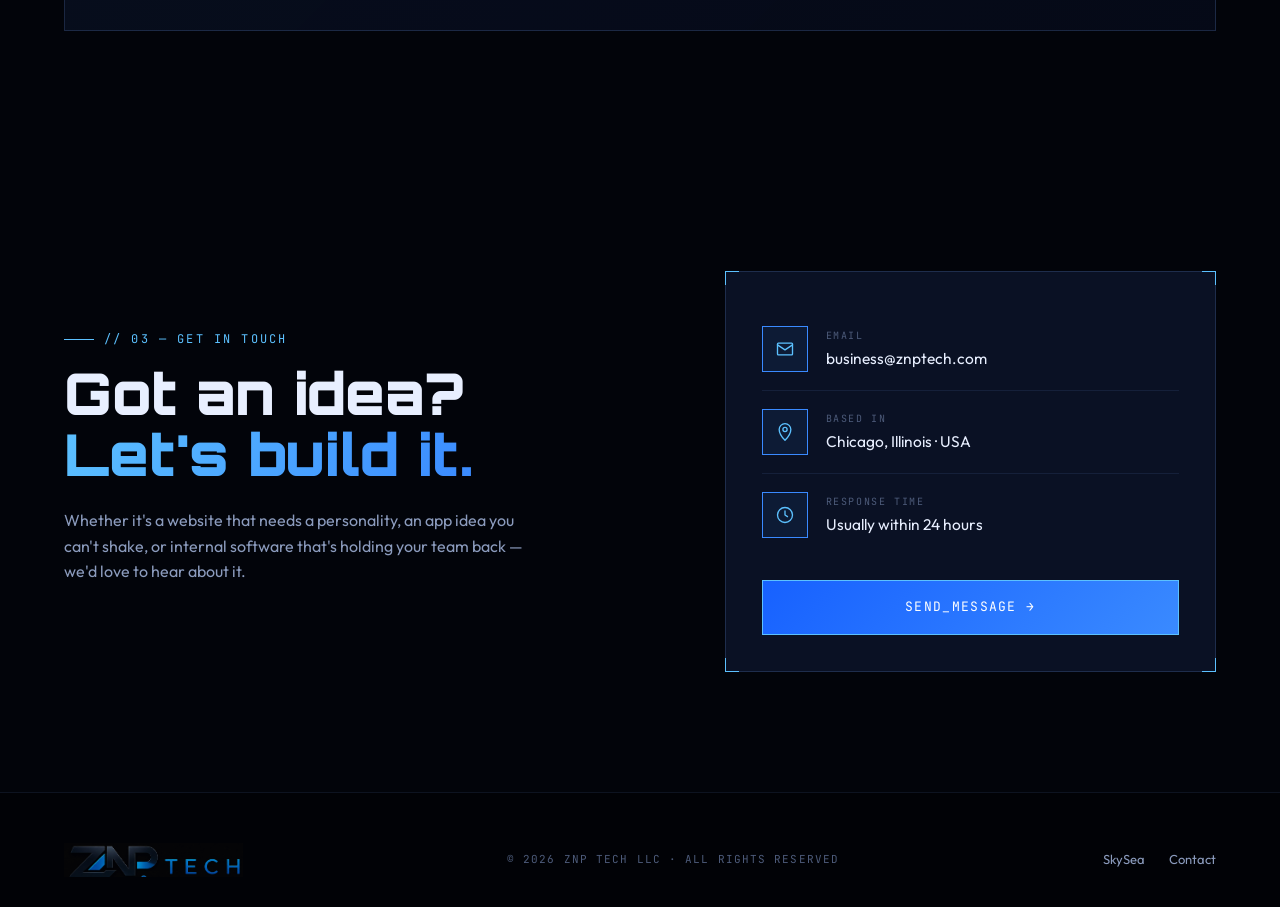
==== commit 356d1876: "Update index.html" ====
--- a/index.html
+++ b/index.html
@@ -984,15 +984,15 @@
               </div>
             </a>
 
-            <span class="store-btn store-btn-coming" aria-label="Coming soon to Google Play">
-              <svg viewBox="0 0 24 24" fill="currentColor" aria-hidden="true">
-                <path d="M3.6 1.7c-.4.4-.6 1-.6 1.7v17.2c0 .7.2 1.3.6 1.7l11.7-11.3L3.6 1.7zM16.7 11.7l3.4-3.3c1.1-1 1.1-2.6 0-3.6l-2.7-2.6c-.5-.5-1.4-.5-2 0L13 4.6l3.7 7.1zM4.7 22.5c.4.1.9 0 1.4-.3l11-6.4-3.4-3.3-9 10zM5.7 1.5c-.5-.3-1-.4-1.4-.3l9 10 3.4-3.3-11-6.4z"/>
-              </svg>
-              <div class="store-text">
-                <small>Coming soon to</small>
-                <strong>Google Play</strong>
-              </div>
-            </span>
+            <a href="https://play.google.com/store/apps/details?id=com.znptech.skydash" target="_blank" rel="noopener" class="store-btn" aria-label="Get SkySea on Google Play">
+  <svg viewBox="0 0 24 24" fill="currentColor" aria-hidden="true">
+    <path d="M3.6 1.7c-.4.4-.6 1-.6 1.7v17.2c0 .7.2 1.3.6 1.7l11.7-11.3L3.6 1.7zM16.7 11.7l3.4-3.3c1.1-1 1.1-2.6 0-3.6l-2.7-2.6c-.5-.5-1.4-.5-2 0L13 4.6l3.7 7.1zM4.7 22.5c.4.1.9 0 1.4-.3l11-6.4-3.4-3.3-9 10zM5.7 1.5c-.5-.3-1-.4-1.4-.3l9 10 3.4-3.3-11-6.4z"/>
+  </svg>
+  <div class="store-text">
+    <small>Get it on</small>
+    <strong>Google Play</strong>
+  </div>
+</a>
 
             <a href="https://znptech.github.io/skysea-privacy/" class="privacy-link" target="_blank" rel="noopener">
               <svg viewBox="0 0 24 24" fill="none" stroke="currentColor" stroke-width="1.8" stroke-linecap="round" stroke-linejoin="round" aria-hidden="true">
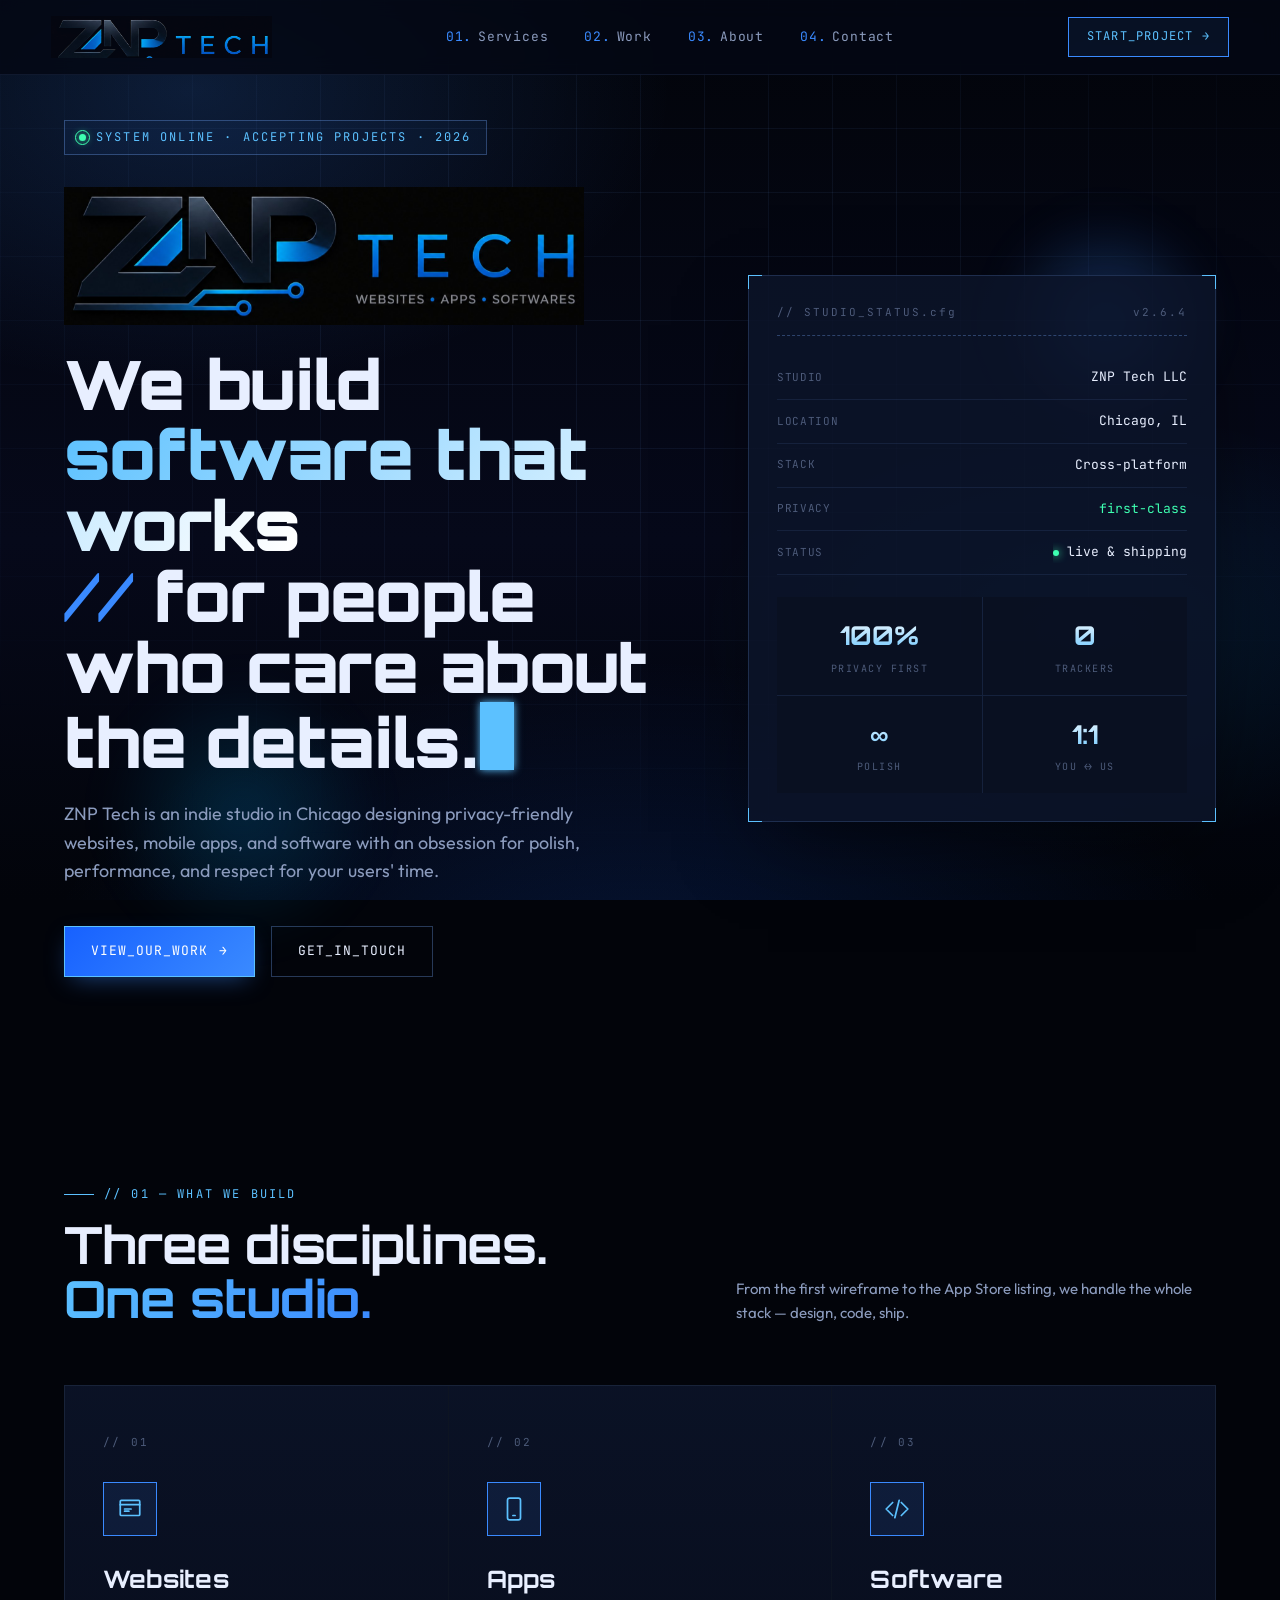
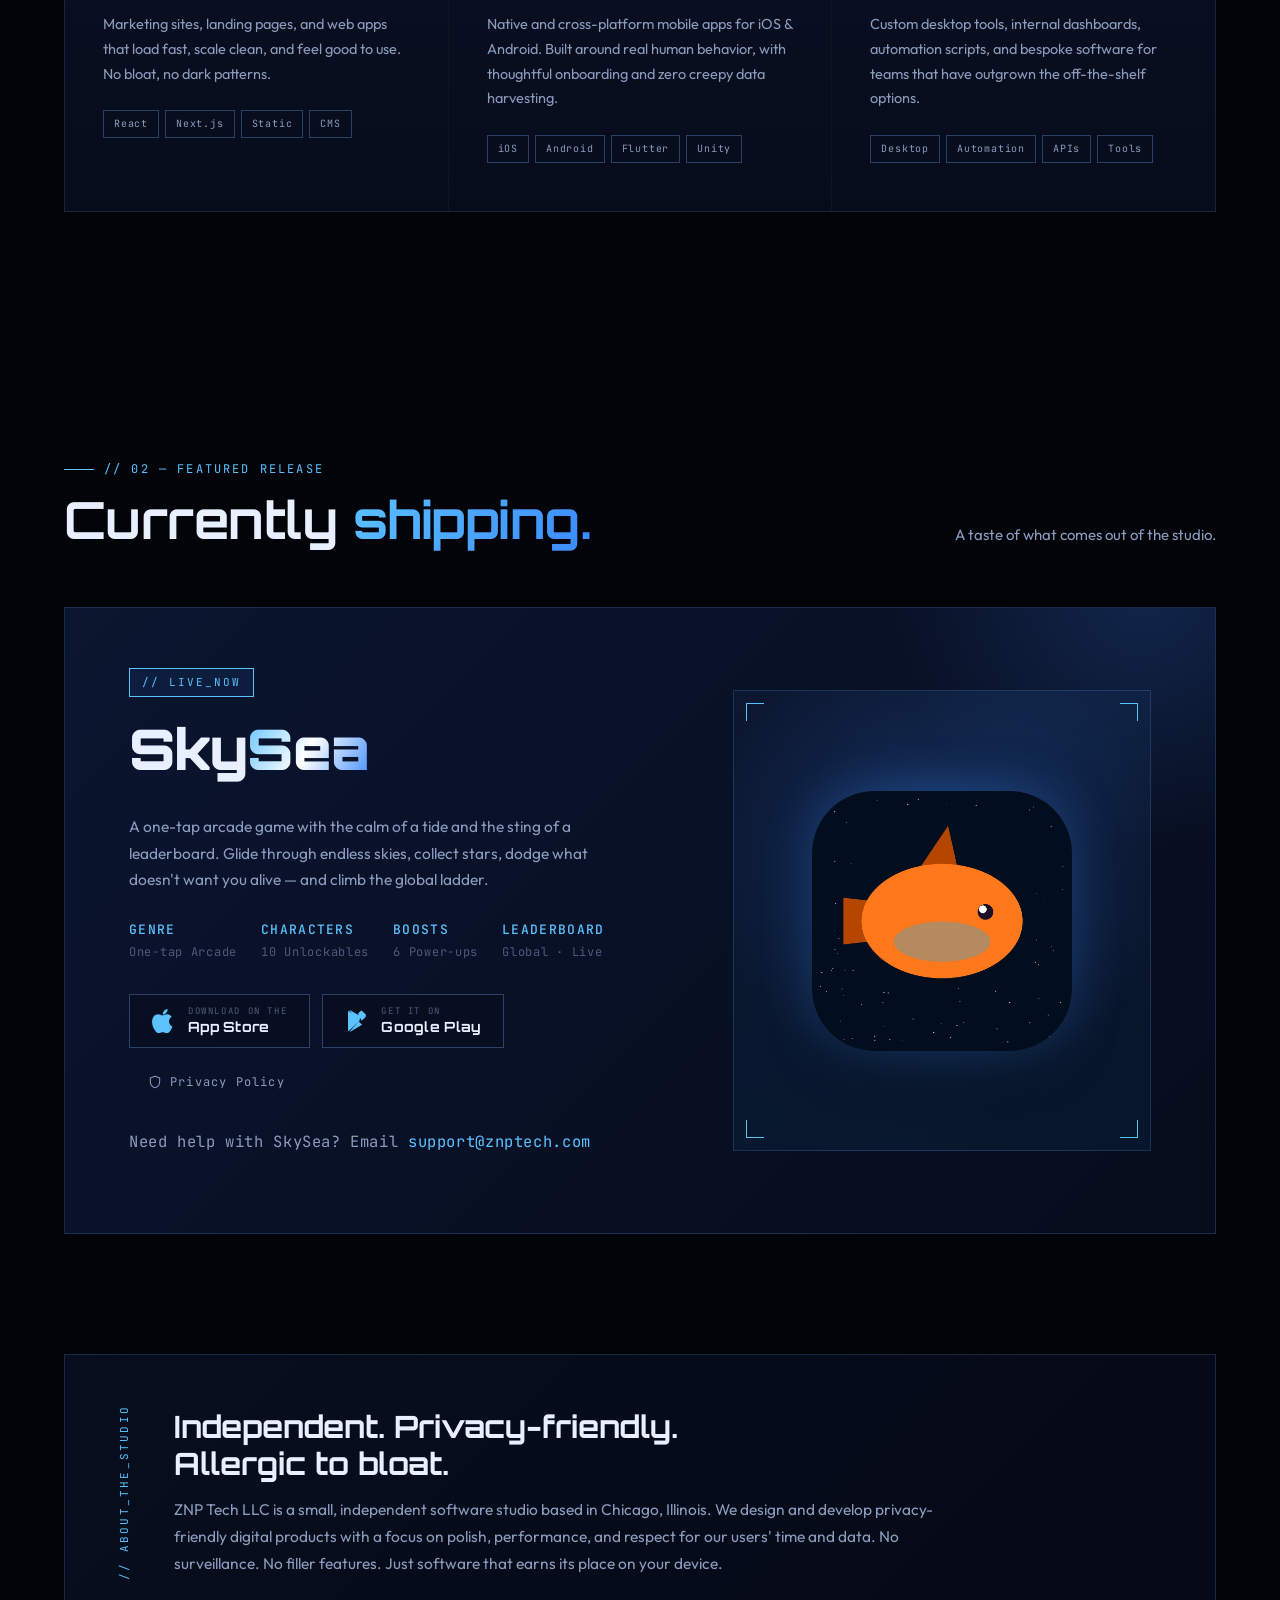
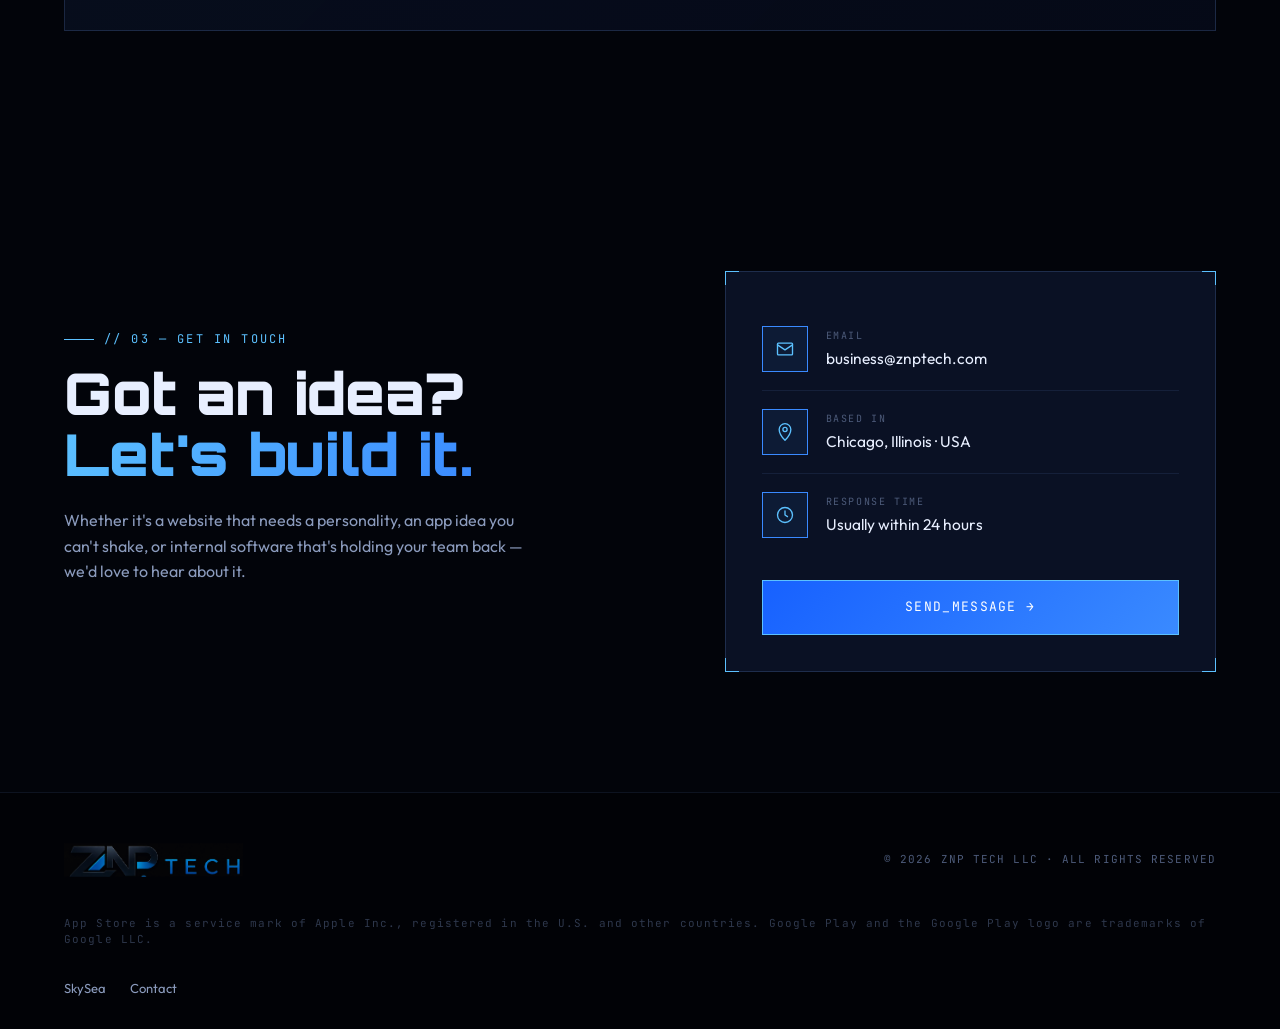
==== commit ffb71515: "Update index.html" ====
--- a/index.html
+++ b/index.html
@@ -1082,6 +1082,9 @@
     <div class="foot-wrap">
       <img src="logo-nav.png" alt="ZNP Tech" class="logo" width="179" height="34"/>
       <p>© 2026 ZNP TECH LLC · ALL RIGHTS RESERVED</p>
+      <p style="font-size: 11px; opacity: 0.6; margin-top: 8px; line-height: 1.5;">
+          App Store is a service mark of Apple Inc., registered in the U.S. and other countries. Google Play and the Google Play logo are trademarks of Google LLC.
+      </p>
       <div class="foot-links">
         <a href="#work">SkySea</a>
         <a href="mailto:business@znptech.com">Contact</a>
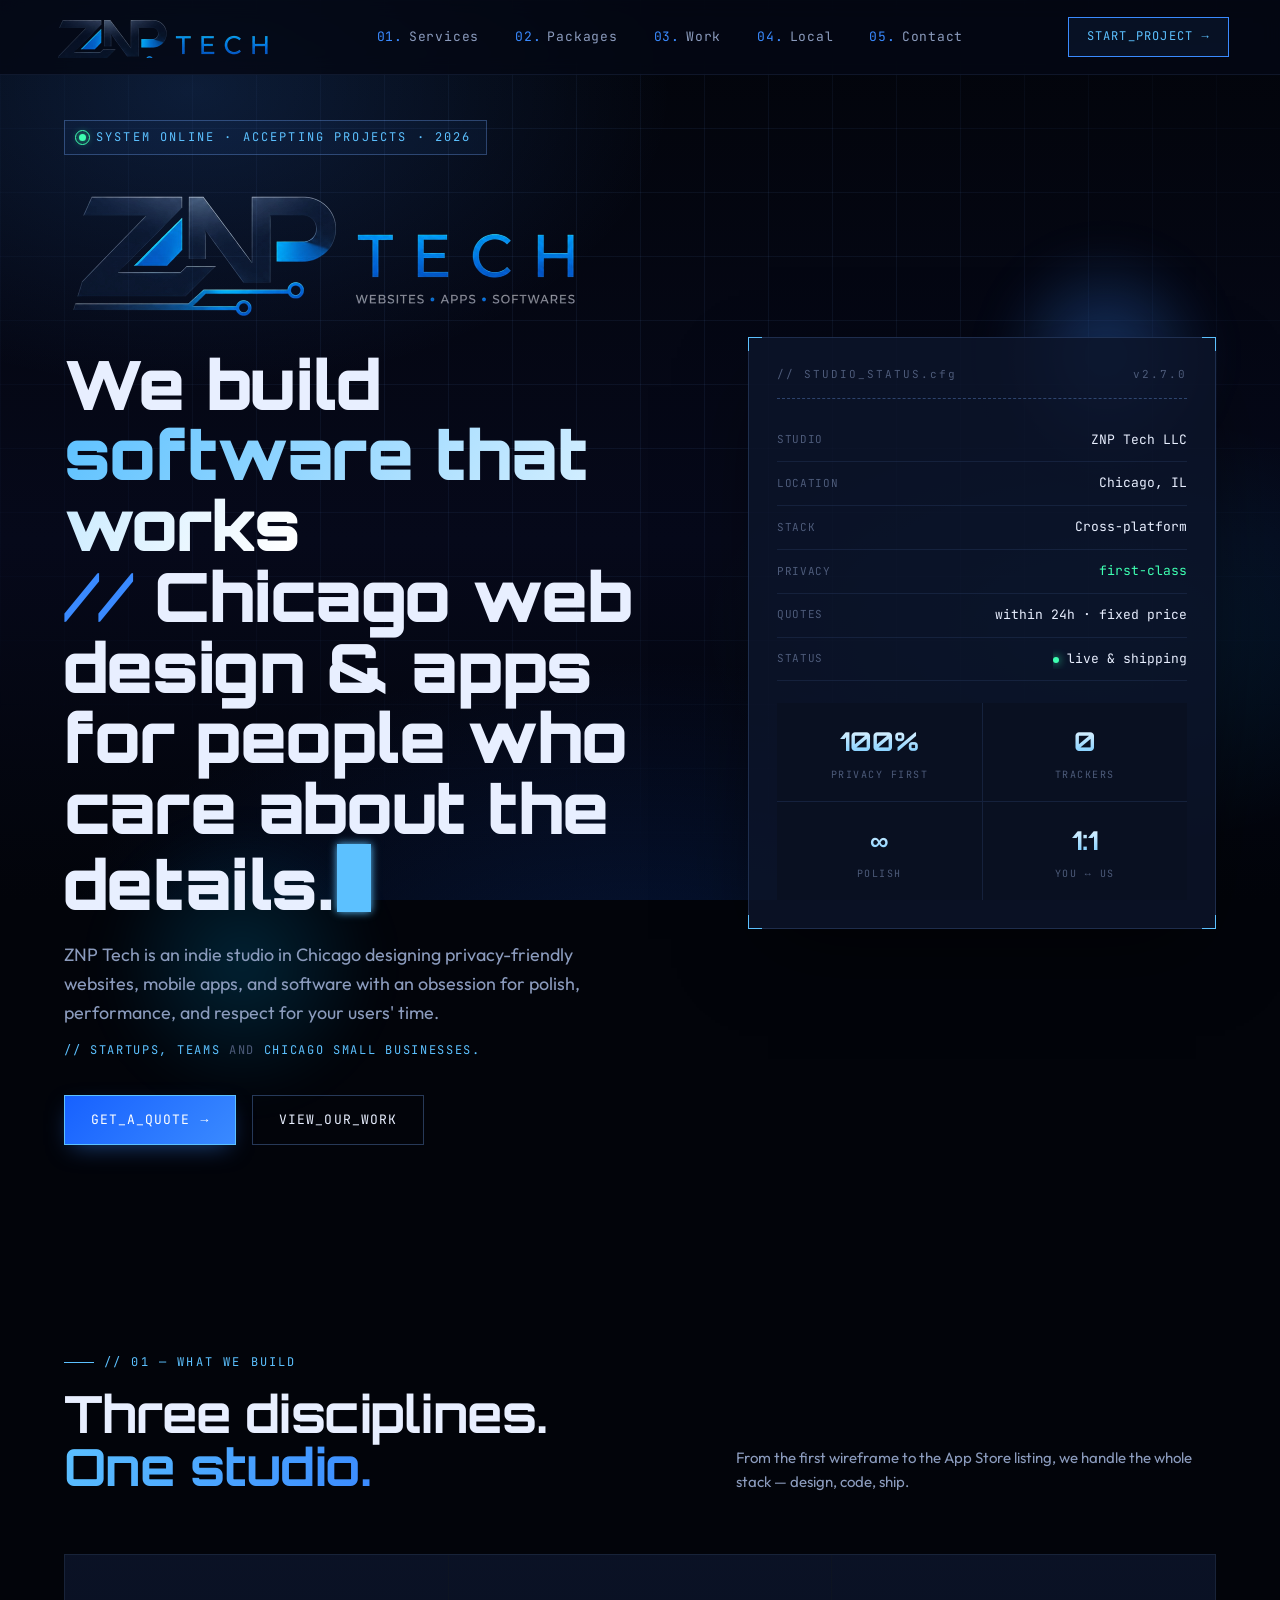
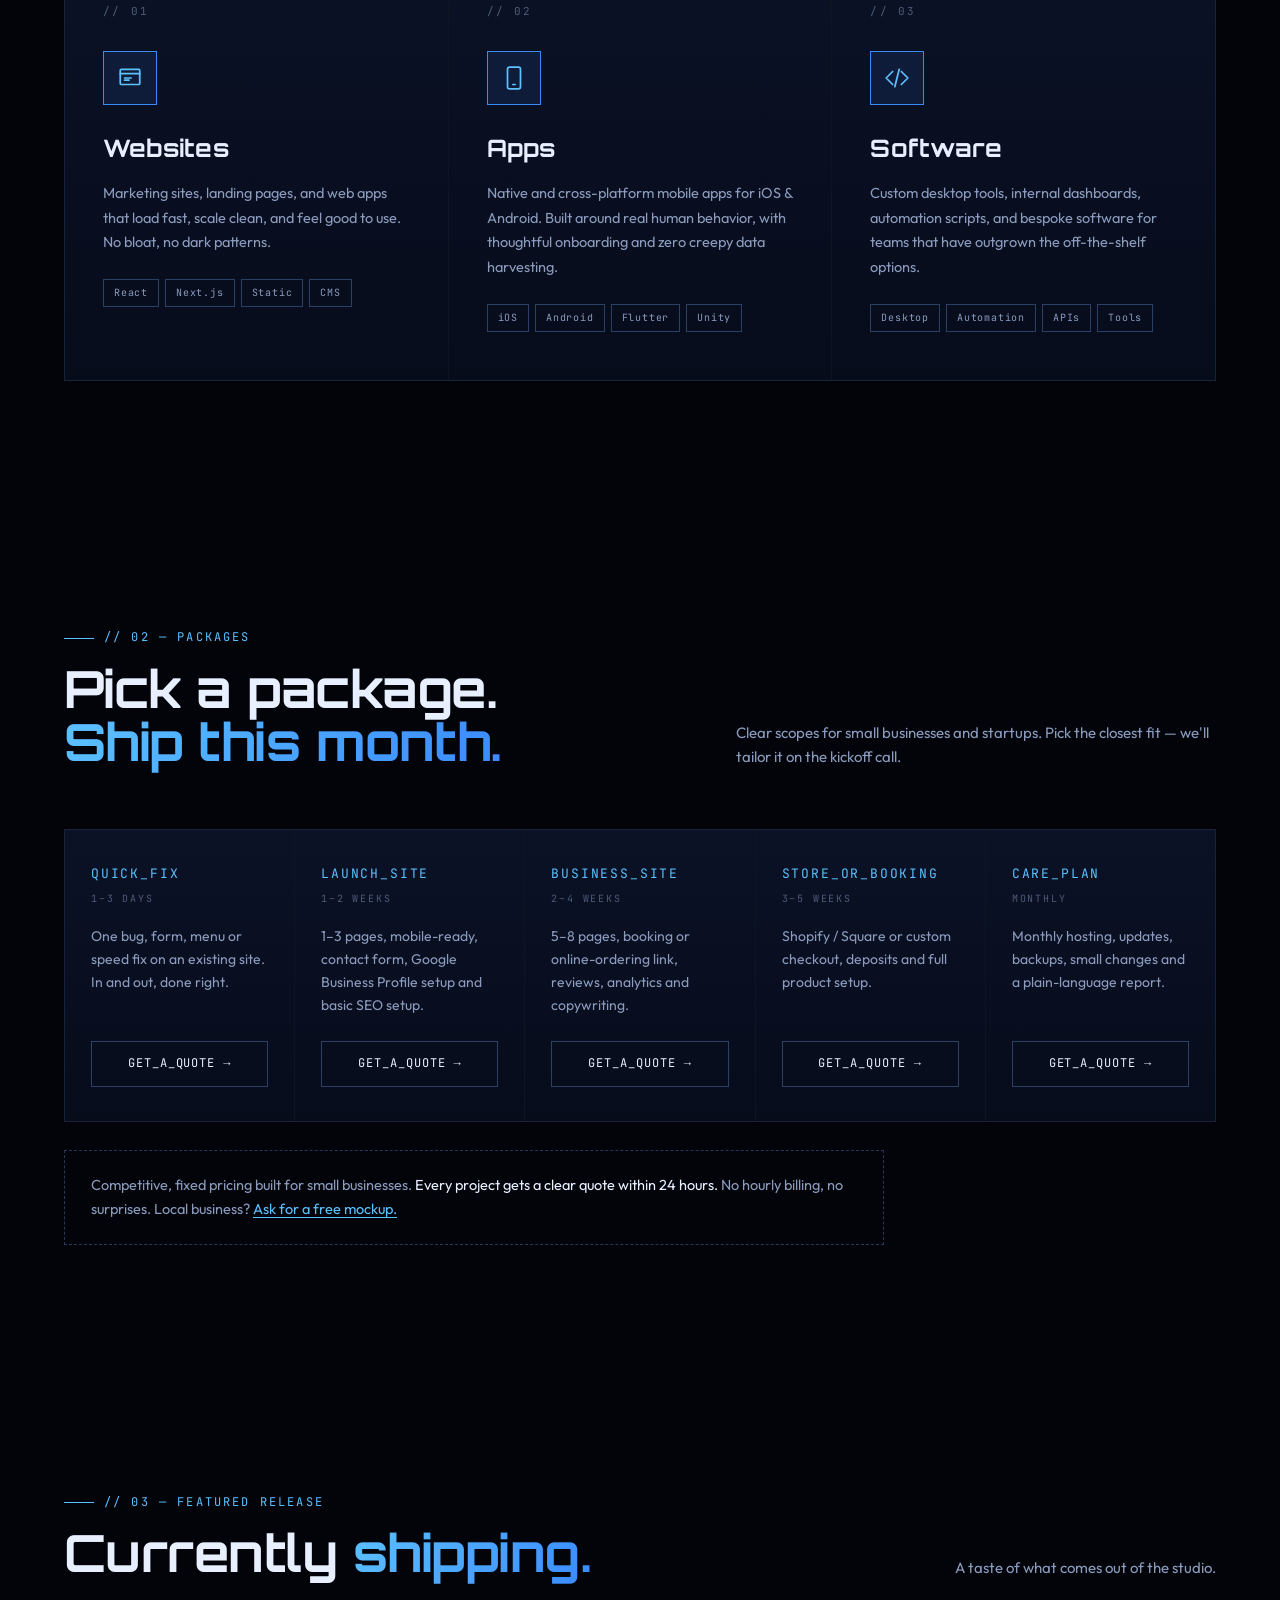
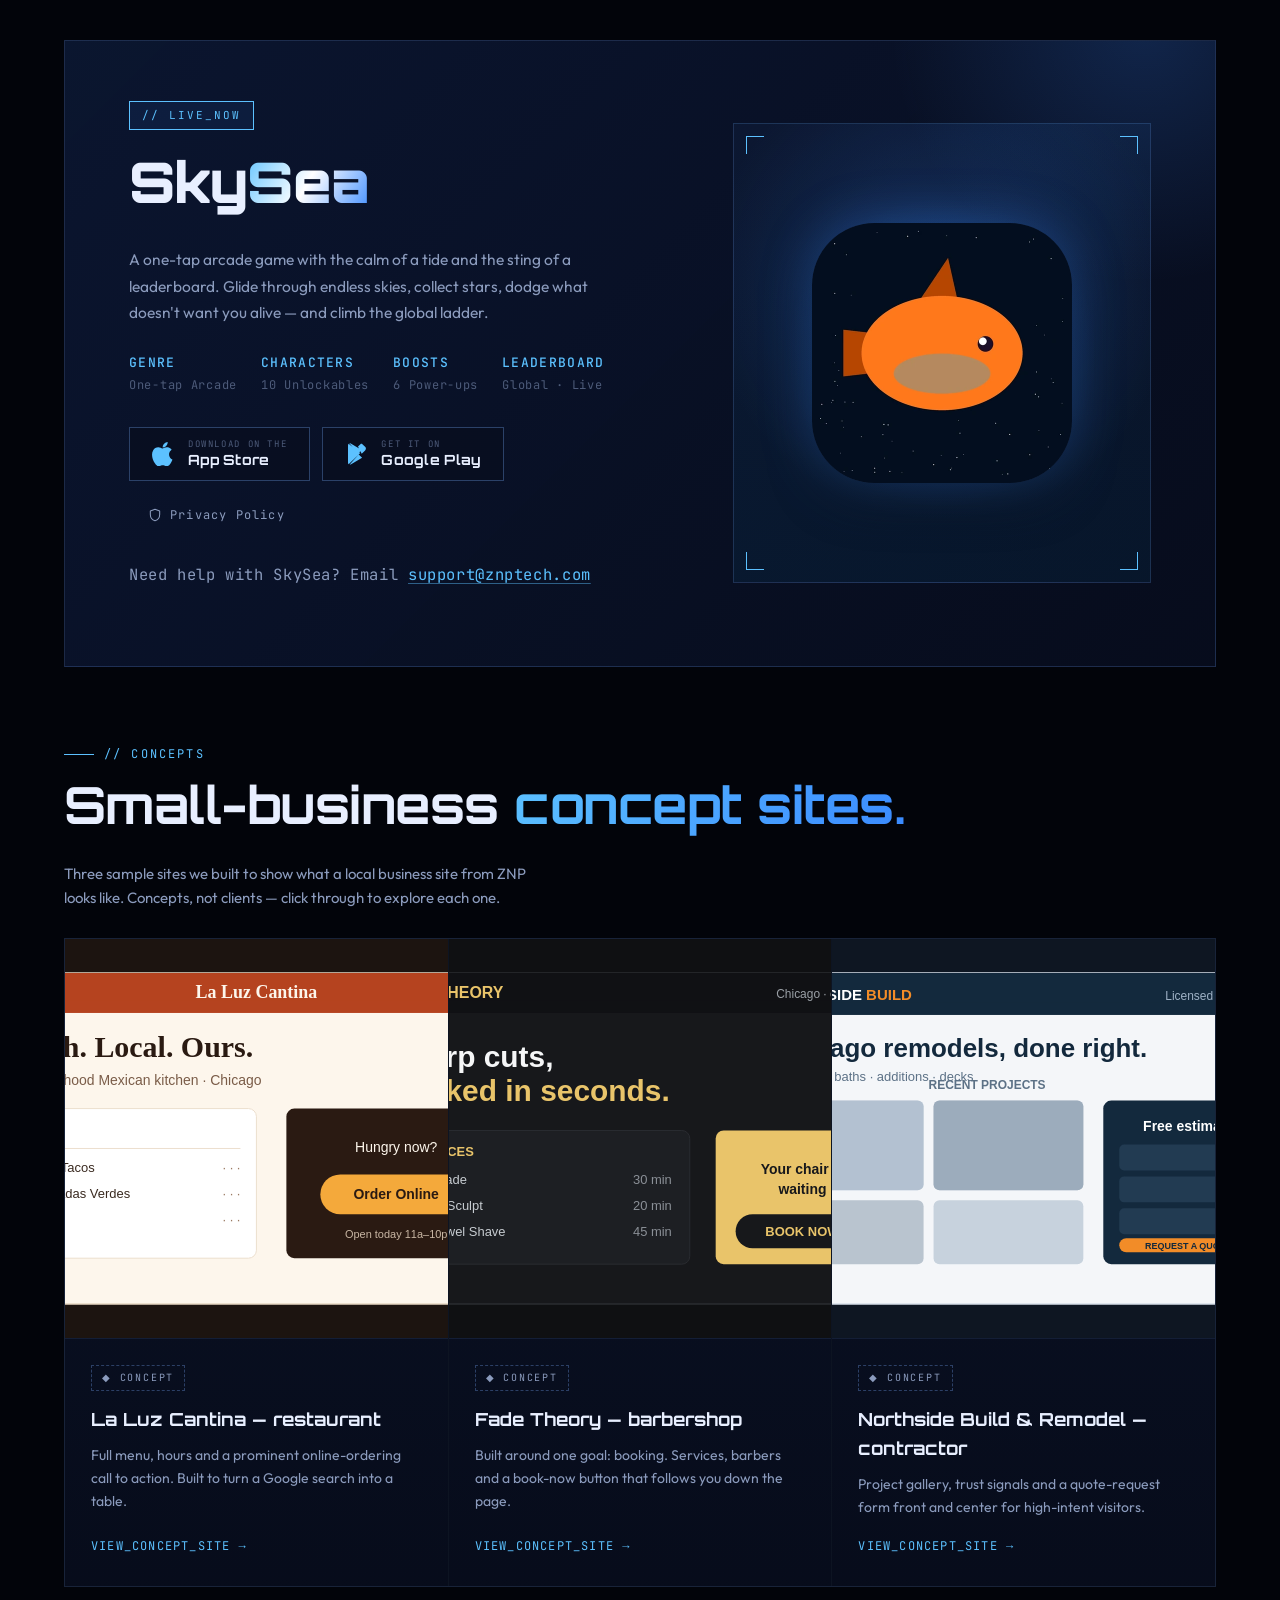
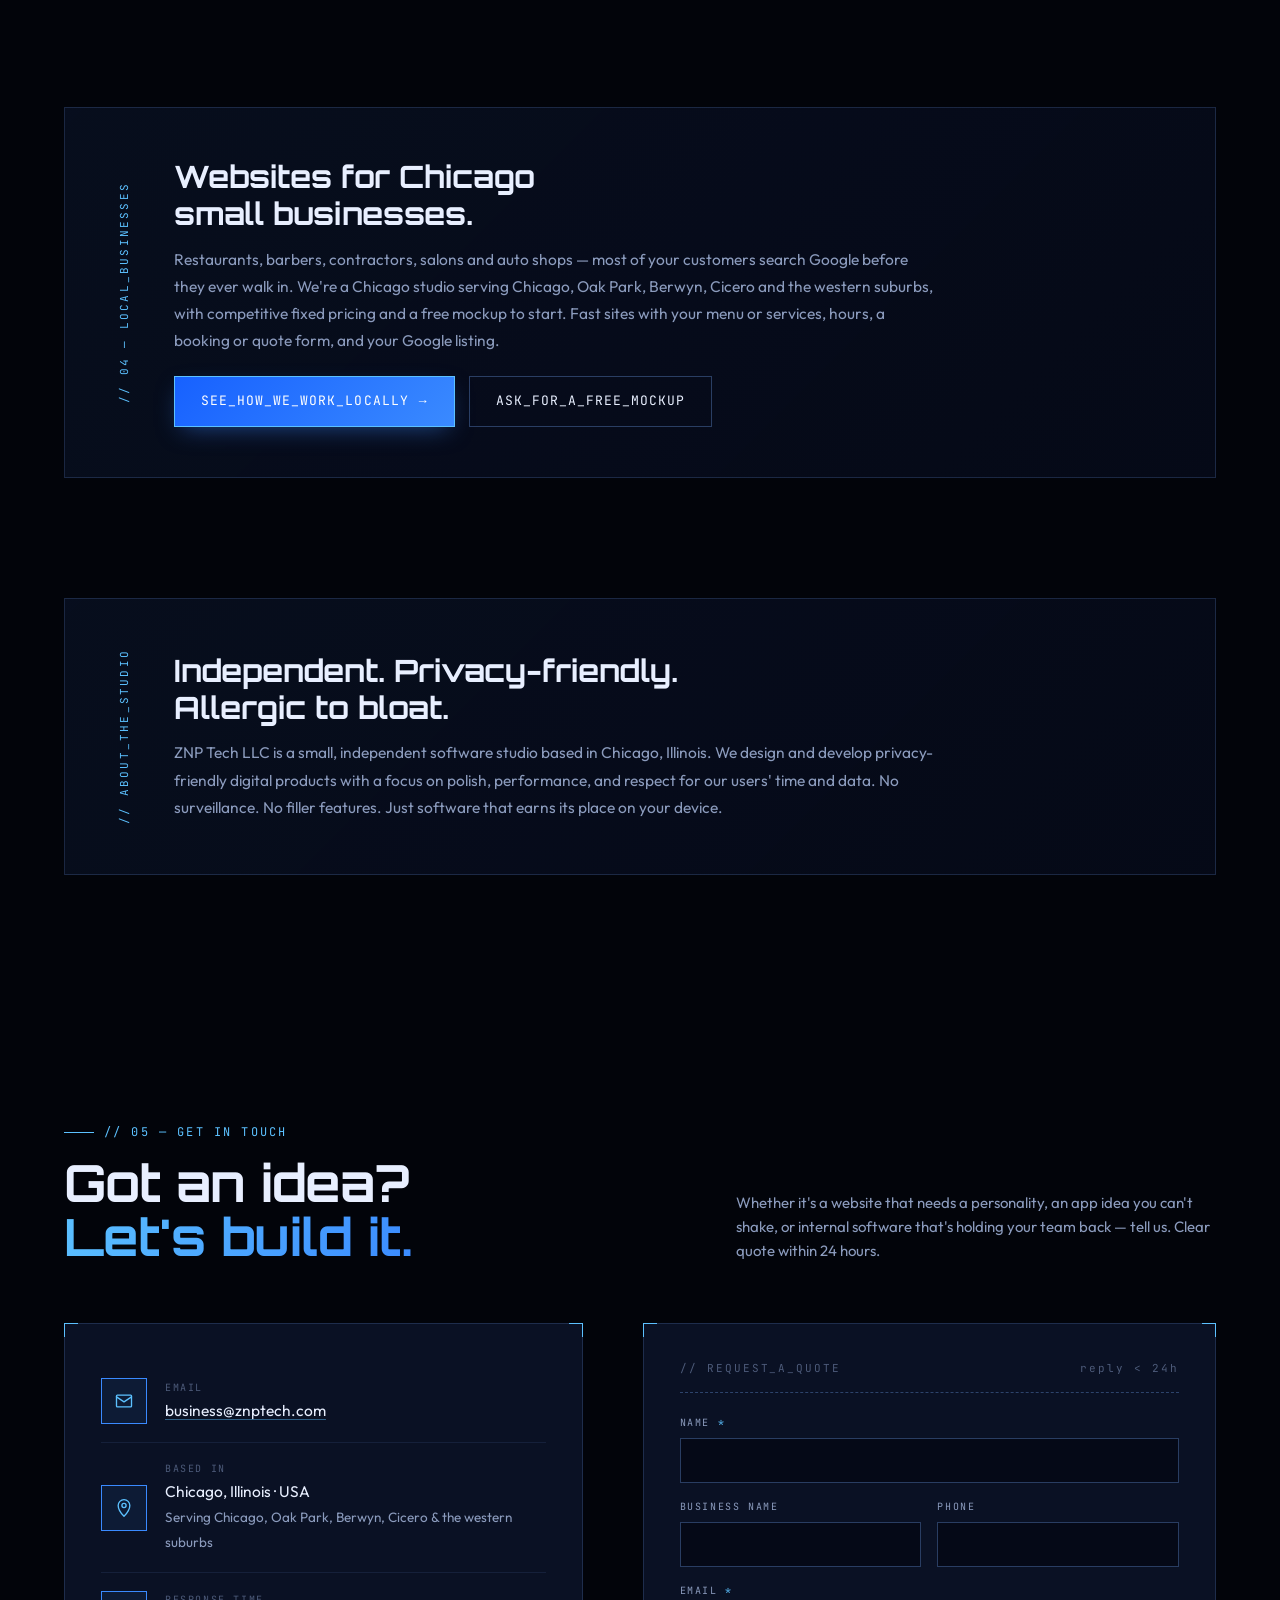
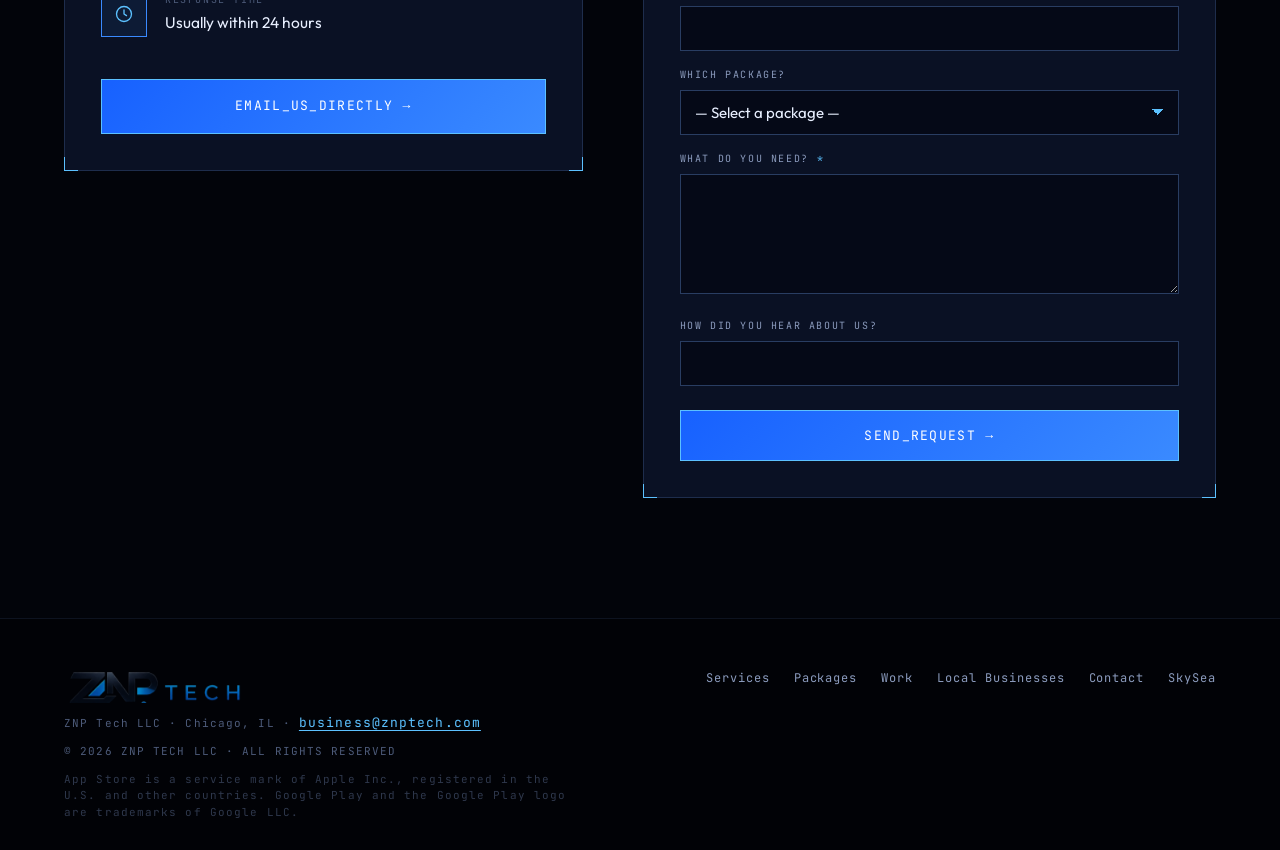
==== commit e23cd5a3: "Add files via upload" ====
--- a/index.html
+++ b/index.html
@@ -5,30 +5,32 @@
 <meta name="viewport" content="width=device-width, initial-scale=1.0" />
 
 <!-- Primary SEO -->
-<title>ZNP Tech — Websites · Apps · Software</title>
-<meta name="description" content="ZNP Tech is an indie software studio in Chicago designing privacy-friendly websites, mobile apps, and custom software with an obsession for polish, performance, and respect for your users' time." />
+<title>ZNP Tech | Web Design &amp; App Development in Chicago</title>
+<meta name="description" content="Chicago web studio building fast websites, apps and software for small businesses and startups. Competitive, fixed pricing and quotes within 24 hours." />
 <meta name="author" content="ZNP Tech LLC" />
-<meta name="keywords" content="ZNP Tech, software studio Chicago, indie app development, custom software, privacy-friendly apps, mobile app development, website design, SkySea" />
+<meta name="keywords" content="ZNP Tech, Chicago web design, web design Chicago, website design for small business Chicago, app development Chicago, software studio Chicago, privacy-friendly apps, SkySea" />
 <link rel="canonical" href="https://znptech.com/" />
+<meta name="robots" content="index, follow" />
 <meta name="theme-color" content="#02040a" />
 
 <!-- Open Graph (iMessage, Discord, LinkedIn, Facebook, etc.) -->
 <meta property="og:type" content="website" />
 <meta property="og:url" content="https://znptech.com/" />
-<meta property="og:title" content="ZNP Tech — Websites · Apps · Software" />
-<meta property="og:description" content="Indie software studio in Chicago designing privacy-friendly websites, mobile apps, and custom software." />
+<meta property="og:title" content="ZNP Tech | Web Design &amp; App Development in Chicago" />
+<meta property="og:description" content="Chicago web studio building fast websites, apps and software for small businesses and startups. Fixed pricing, quotes within 24 hours." />
 <meta property="og:image" content="https://znptech.com/og-image.png" />
 <meta property="og:image:width" content="1200" />
 <meta property="og:image:height" content="630" />
-<meta property="og:image:alt" content="ZNP Tech — Indie Software Studio, Chicago, IL" />
+<meta property="og:image:alt" content="ZNP Tech — Web design and app development studio, Chicago, IL" />
 <meta property="og:site_name" content="ZNP Tech" />
 <meta property="og:locale" content="en_US" />
 
 <!-- Twitter / X -->
 <meta name="twitter:card" content="summary_large_image" />
-<meta name="twitter:title" content="ZNP Tech — Websites · Apps · Software" />
-<meta name="twitter:description" content="Indie software studio in Chicago designing privacy-friendly websites, mobile apps, and custom software." />
+<meta name="twitter:title" content="ZNP Tech | Web Design &amp; App Development in Chicago" />
+<meta name="twitter:description" content="Chicago web studio building fast websites, apps and software for small businesses and startups. Quotes within 24 hours." />
 <meta name="twitter:image" content="https://znptech.com/og-image.png" />
+<meta name="twitter:image:alt" content="ZNP Tech — Web design and app development studio, Chicago, IL" />
 
 <!-- Favicons -->
 <link rel="icon" href="favicon.ico" sizes="any" />
@@ -38,804 +40,71 @@
 <link rel="icon" type="image/png" sizes="512x512" href="favicon-512.png" />
 <link rel="apple-touch-icon" sizes="180x180" href="apple-touch-icon.png" />
 
-<!-- Fonts -->
-<link rel="preconnect" href="https://fonts.googleapis.com">
-<link rel="preconnect" href="https://fonts.gstatic.com" crossorigin>
-<link href="https://fonts.googleapis.com/css2?family=Orbitron:wght@500;700;900&family=Outfit:wght@300;400;500;600;700&family=JetBrains+Mono:wght@400;500&display=swap" rel="stylesheet">
-
-<!-- Structured data: helps Google understand the site -->
+<!-- Fonts are self-hosted in assets/fonts (no Google Fonts request). Preload the two used above the fold. -->
+<link rel="preload" href="assets/fonts/orbitron-latin-900-normal.woff2" as="font" type="font/woff2" crossorigin />
+<link rel="preload" href="assets/fonts/outfit-latin-400-normal.woff2" as="font" type="font/woff2" crossorigin />
+<link rel="stylesheet" href="assets/css/site.css" />
+
+<!-- Structured data: local business + services -->
 <script type="application/ld+json">
 {
   "@context": "https://schema.org",
-  "@type": "Organization",
+  "@type": "ProfessionalService",
+  "@id": "https://znptech.com/#business",
   "name": "ZNP Tech LLC",
+  "alternateName": "ZNP Tech",
   "url": "https://znptech.com/",
   "logo": "https://znptech.com/favicon-512.png",
-  "description": "Indie software studio in Chicago designing privacy-friendly websites, mobile apps, and custom software.",
+  "image": "https://znptech.com/og-image.png",
+  "description": "Chicago web studio building fast websites, apps and software for small businesses and startups.",
+  "email": "business@znptech.com",
+  "priceRange": "$$",
   "address": {
     "@type": "PostalAddress",
     "addressLocality": "Chicago",
     "addressRegion": "IL",
     "addressCountry": "US"
   },
-  "email": "business@znptech.com",
+  "areaServed": [
+    { "@type": "City", "name": "Chicago" },
+    { "@type": "City", "name": "Oak Park" },
+    { "@type": "City", "name": "Berwyn" },
+    { "@type": "City", "name": "Cicero" }
+  ],
+  "knowsAbout": ["Web Design", "Web Development", "Mobile App Development", "Custom Software", "Local SEO"],
+  "makesOffer": [
+    { "@type": "Offer", "itemOffered": { "@type": "Service", "name": "Website design and development" } },
+    { "@type": "Offer", "itemOffered": { "@type": "Service", "name": "iOS and Android app development" } },
+    { "@type": "Offer", "itemOffered": { "@type": "Service", "name": "Custom software and automation" } }
+  ],
   "sameAs": []
 }
 </script>
-
-<style>
-  :root{
-    --bg-0:#02040a;
-    --ink:#e8efff;
-    --ink-dim:#8b9bbd;
-    --ink-faint:#4d5b7a;
-    --blue:#3a8aff;
-    --blue-deep:#1761ff;
-    --blue-glow:#5cc1ff;
-    --line:rgba(120,170,255,.10);
-    --line-bright:rgba(120,170,255,.32);
-    --panel:rgba(12,20,42,.85);
-    --panel-edge:rgba(120,170,255,.18);
-    --f-display:'Orbitron',sans-serif;
-    --f-body:'Outfit',system-ui,sans-serif;
-    --f-mono:'JetBrains Mono',ui-monospace,monospace;
-  }
-
-  *,*::before,*::after{box-sizing:border-box;margin:0;padding:0}
-  html{scroll-behavior:smooth}
-  body{
-    font-family:var(--f-body);
-    background:var(--bg-0);
-    color:var(--ink);
-    line-height:1.6;
-    overflow-x:hidden;
-    min-height:100vh;
-    background-image:
-      radial-gradient(ellipse 800px 500px at 15% 10%, rgba(58,138,255,.18), transparent 60%),
-      radial-gradient(ellipse 700px 400px at 85% 70%, rgba(0,180,255,.10), transparent 55%),
-      radial-gradient(ellipse 1100px 600px at 50% 110%, rgba(23,97,255,.18), transparent 55%),
-      linear-gradient(180deg, #02040a 0%, #06091a 60%, #02040a 100%);
-    background-attachment:fixed;
-  }
-  ::selection{background:var(--blue);color:#fff}
-  img{max-width:100%;display:block}
-  a{color:inherit;text-decoration:none}
-
-  .grid{
-    position:fixed;inset:0;z-index:-1;pointer-events:none;
-    background-image:
-      linear-gradient(rgba(120,170,255,.07) 1px, transparent 1px),
-      linear-gradient(90deg, rgba(120,170,255,.07) 1px, transparent 1px);
-    background-size:64px 64px;
-    -webkit-mask-image:radial-gradient(ellipse 80% 70% at 50% 35%, #000 30%, transparent 90%);
-    mask-image:radial-gradient(ellipse 80% 70% at 50% 35%, #000 30%, transparent 90%);
-  }
-
-  nav.topbar{
-    position:fixed;top:0;left:0;right:0;z-index:50;
-    display:flex;align-items:center;justify-content:space-between;
-    padding:16px clamp(20px,4vw,56px);
-    background:rgba(4,8,20,.82);
-    -webkit-backdrop-filter:blur(10px);
-    backdrop-filter:blur(10px);
-    border-bottom:1px solid var(--line);
-    transition:padding .25s ease;
-  }
-  nav.topbar.scrolled{padding:10px clamp(20px,4vw,56px)}
-  nav.topbar .logo-wrap{display:flex;align-items:center}
-  nav.topbar .logo{
-    height:42px;width:auto;
-    mix-blend-mode:lighten;
-    image-rendering:-webkit-optimize-contrast;
-  }
-  nav.topbar .menu{
-    display:flex;align-items:center;gap:36px;list-style:none;
-    font-family:var(--f-mono);font-size:13px;letter-spacing:.06em;
-  }
-  nav.topbar .menu a{
-    color:var(--ink-dim);position:relative;padding:6px 0;
-    transition:color .2s;
-  }
-  nav.topbar .menu a::after{
-    content:'';position:absolute;left:0;bottom:0;width:0;height:1px;
-    background:var(--blue-glow);
-    transition:width .25s ease;
-  }
-  nav.topbar .menu a:hover{color:var(--ink)}
-  nav.topbar .menu a:hover::after{width:100%}
-  nav.topbar .menu a span{color:var(--blue);margin-right:6px}
-  nav.topbar .cta{
-    padding:9px 18px;border:1px solid var(--blue);
-    color:var(--blue-glow);font-family:var(--f-mono);font-size:12px;letter-spacing:.1em;
-    background:rgba(58,138,255,.08);
-    transition:background .2s, color .2s, border-color .2s;
-    cursor:pointer;
-  }
-  nav.topbar .cta:hover{
-    color:#fff;background:rgba(58,138,255,.28);
-    border-color:var(--blue-glow);
-  }
-
-  section.hero{
-    min-height:100vh;
-    display:flex;align-items:center;justify-content:center;
-    padding:120px clamp(20px,5vw,80px) 80px;
-    position:relative;
-    overflow:hidden;
-  }
-  .hero-inner{
-    max-width:1200px;width:100%;
-    display:grid;grid-template-columns:1.2fr .9fr;gap:60px;align-items:center;
-    position:relative;z-index:1;
-  }
-  .hero-left{position:relative}
-  .status{
-    display:inline-flex;align-items:center;gap:10px;
-    font-family:var(--f-mono);font-size:12px;letter-spacing:.18em;
-    color:var(--blue-glow);
-    padding:7px 14px;
-    border:1px solid var(--line-bright);
-    background:rgba(58,138,255,.06);
-    margin-bottom:32px;
-    opacity:0;animation:rise .7s .1s forwards;
-  }
-  .status .dot{
-    width:7px;height:7px;border-radius:50%;background:#3effb1;
-    box-shadow:0 0 8px #3effb1;
-    animation:pulse 1.8s ease-in-out infinite;
-  }
-  @keyframes pulse{0%,100%{opacity:1}50%{opacity:.35}}
-
-  .hero-logo{
-    width:min(520px,100%);height:auto;
-    margin-bottom:8px;
-    mix-blend-mode:lighten;
-    image-rendering:-webkit-optimize-contrast;
-    opacity:0;animation:rise .9s .25s forwards;
-  }
-
-  h1.tagline{
-    font-family:var(--f-display);
-    font-weight:900;
-    font-size:clamp(34px,5.5vw,68px);
-    line-height:1.04;
-    letter-spacing:-.01em;
-    margin:24px 0 22px;
-    opacity:0;animation:rise .9s .4s forwards;
-  }
-  h1.tagline .accent{
-    background:linear-gradient(120deg, var(--blue-glow) 0%, #fff 50%, var(--blue) 100%);
-    -webkit-background-clip:text;background-clip:text;
-    -webkit-text-fill-color:transparent;color:transparent;
-  }
-  h1.tagline .slash{color:var(--blue);font-weight:500}
-
-  .hero p.lede{
-    font-size:clamp(15px,1.4vw,18px);
-    color:var(--ink-dim);
-    max-width:560px;
-    margin-bottom:40px;
-    opacity:0;animation:rise .9s .55s forwards;
-  }
-
-  .cta-row{
-    display:flex;gap:16px;flex-wrap:wrap;
-    opacity:0;animation:rise .9s .7s forwards;
-  }
-  .btn{
-    font-family:var(--f-mono);font-size:13px;letter-spacing:.08em;
-    padding:14px 26px;cursor:pointer;
-    transition:transform .2s, box-shadow .2s, background .2s, border-color .2s, color .2s;
-    display:inline-flex;align-items:center;gap:10px;
-  }
-  .btn-primary{
-    background:linear-gradient(135deg, var(--blue-deep), var(--blue));
-    color:#fff;border:1px solid var(--blue-glow);
-    box-shadow:0 8px 24px -8px rgba(58,138,255,.5);
-  }
-  .btn-primary:hover{
-    box-shadow:0 0 30px rgba(58,138,255,.55), 0 12px 32px -8px rgba(58,138,255,.7);
-    transform:translateY(-2px);
-  }
-  .btn-ghost{
-    background:transparent;color:var(--ink);
-    border:1px solid var(--line-bright);
-  }
-  .btn-ghost:hover{
-    border-color:var(--blue);background:rgba(58,138,255,.08);color:var(--blue-glow);
-  }
-
-  .hero-right{position:relative;opacity:0;animation:rise 1s .8s forwards}
-  .hud{
-    background:var(--panel);
-    border:1px solid var(--panel-edge);
-    padding:28px;
-    position:relative;
-    box-shadow:0 30px 80px -20px rgba(0,0,0,.6);
-  }
-  .hud::before, .hud::after{
-    content:'';position:absolute;width:14px;height:14px;
-    border:1px solid var(--blue-glow);
-  }
-  .hud::before{top:-1px;left:-1px;border-right:none;border-bottom:none}
-  .hud::after{bottom:-1px;right:-1px;border-left:none;border-top:none}
-  .hud-corner-tr,.hud-corner-bl{position:absolute;width:14px;height:14px;border:1px solid var(--blue-glow)}
-  .hud-corner-tr{top:-1px;right:-1px;border-left:none;border-bottom:none}
-  .hud-corner-bl{bottom:-1px;left:-1px;border-right:none;border-top:none}
-
-  .hud-header{
-    display:flex;justify-content:space-between;align-items:center;
-    font-family:var(--f-mono);font-size:11px;letter-spacing:.18em;
-    color:var(--ink-faint);
-    padding-bottom:14px;margin-bottom:20px;
-    border-bottom:1px dashed var(--line-bright);
-  }
-  .hud-row{
-    display:flex;justify-content:space-between;align-items:center;
-    padding:11px 0;
-    border-bottom:1px solid var(--line);
-    font-family:var(--f-mono);font-size:13px;
-  }
-  .hud-row:last-child{border:none}
-  .hud-row .label{color:var(--ink-faint);letter-spacing:.06em;font-size:11px;text-transform:uppercase}
-  .hud-row .value{color:var(--ink)}
-  .hud-row .value.ok{color:#3effb1}
-  .hud-row .value.live::before{
-    content:'';display:inline-block;width:6px;height:6px;border-radius:50%;
-    background:#3effb1;box-shadow:0 0 8px #3effb1;margin-right:8px;
-  }
-
-  .stat-grid{
-    margin-top:22px;display:grid;grid-template-columns:repeat(2,1fr);gap:1px;
-    background:var(--line);
-  }
-  .stat-grid > div{background:rgba(8,14,30,.85);padding:18px 14px;text-align:center}
-  .stat-grid .num{
-    font-family:var(--f-display);font-size:26px;font-weight:700;
-    background:linear-gradient(180deg, #fff, var(--blue-glow));
-    -webkit-background-clip:text;background-clip:text;
-    -webkit-text-fill-color:transparent;
-  }
-  .stat-grid .lbl{
-    font-family:var(--f-mono);font-size:10px;letter-spacing:.15em;
-    color:var(--ink-faint);text-transform:uppercase;margin-top:4px;
-  }
-
-  @keyframes rise{from{opacity:0;transform:translateY(20px)}to{opacity:1;transform:translateY(0)}}
-
-  /* ========================================
-     ANIMATION LAYER (GPU-accelerated only)
-     ======================================== */
-
-  /* Terminal cursor blink */
-  @keyframes cursor-blink{
-    0%,49%{opacity:1}
-    50%,100%{opacity:0}
-  }
-  .term-cursor{
-    display:inline-block;width:.6ch;height:1em;
-    background:var(--blue-glow);
-    margin-left:4px;vertical-align:-2px;
-    animation:cursor-blink 1s steps(1) infinite;
-    box-shadow:0 0 8px var(--blue-glow);
-  }
-
-  /* Hero green dot ripple — adds a slowly expanding halo around the live dot */
-  .status .dot{position:relative}
-  .status .dot::after{
-    content:'';position:absolute;inset:-4px;border-radius:50%;
-    border:1px solid #3effb1;
-    animation:dot-ripple 1.8s ease-out infinite;
-    pointer-events:none;
-  }
-  @keyframes dot-ripple{
-    0%{transform:scale(.6);opacity:.9}
-    100%{transform:scale(2.6);opacity:0}
-  }
-
-  /* SkySea fish — gently rotates AND bobs (combined transform) */
-  .app-icon{
-    animation:fish-bob 5s ease-in-out infinite;
-    will-change:transform;
-  }
-  @keyframes fish-bob{
-    0%,100%{transform:translateY(0) rotate(-3deg)}
-    50%{transform:translateY(-12px) rotate(3deg)}
-  }
-  /* Subtle pulsing glow ring around the icon */
-  .featured-visual::after{
-    content:'';position:absolute;inset:0;
-    background:radial-gradient(circle at 50% 50%, rgba(58,138,255,.25), transparent 50%);
-    animation:icon-pulse 3.5s ease-in-out infinite;
-    pointer-events:none;
-  }
-  @keyframes icon-pulse{
-    0%,100%{opacity:.4;transform:scale(.9)}
-    50%{opacity:.8;transform:scale(1.05)}
-  }
-
-  /* Service icons — slow rotation on hover */
-  .service-icon{
-    transition:box-shadow .3s, color .3s, background .3s, transform .5s cubic-bezier(.4,2,.5,1);
-  }
-  .service:hover .service-icon{
-    transform:rotate(8deg) scale(1.08);
-    box-shadow:0 0 20px rgba(58,138,255,.5), 0 0 40px rgba(58,138,255,.2);
-    background:rgba(58,138,255,.2);
-    color:#fff;
-  }
-
-  /* Service card — animated bottom border that draws in on hover */
-  .service{position:relative;overflow:hidden}
-  .service::after{
-    content:'';position:absolute;left:0;bottom:0;height:2px;width:0;
-    background:linear-gradient(90deg, transparent, var(--blue-glow), transparent);
-    transition:width .5s ease;
-    box-shadow:0 0 12px var(--blue-glow);
-  }
-  .service:hover::after{width:100%}
-
-  /* Animated number counter — pulses gently */
-  .stat-grid .num{
-    transition:transform .3s ease;
-    display:inline-block;
-  }
-  .stat-grid > div:hover .num{transform:scale(1.15)}
-
-  /* HUD live row — subtle data flow scan line */
-  .hud-row .value.live{position:relative;overflow:hidden}
-
-  /* Buttons — animated shine sweep on hover */
-  .btn-primary,.contact-cta{position:relative;overflow:hidden}
-  .btn-primary::before,.contact-cta::before{
-    content:'';position:absolute;top:0;left:-100%;width:80%;height:100%;
-    background:linear-gradient(90deg, transparent, rgba(255,255,255,.25), transparent);
-    transition:left .7s ease;
-    pointer-events:none;
-  }
-  .btn-primary:hover::before,.contact-cta:hover::before{left:130%}
-
-  /* Section eyebrow — animated dot before the line */
-  .section-eyebrow{position:relative}
-  .section-eyebrow::before{
-    transition:width .4s ease;
-  }
-  .reveal.in .section-eyebrow::before{
-    animation:eyebrow-draw 1.2s ease forwards;
-  }
-  @keyframes eyebrow-draw{
-    0%{width:0}
-    100%{width:30px}
-  }
-
-  /* Tag chips — staggered fade on card visible */
-  .service .tag{
-    opacity:0;transform:translateY(6px);
-    transition:opacity .4s ease, transform .4s ease, color .2s, border-color .2s;
-  }
-  .service.in-view .tag{opacity:1;transform:translateY(0)}
-  .service.in-view .tag:nth-child(1){transition-delay:.1s}
-  .service.in-view .tag:nth-child(2){transition-delay:.2s}
-  .service.in-view .tag:nth-child(3){transition-delay:.3s}
-  .service.in-view .tag:nth-child(4){transition-delay:.4s}
-  .service .tag:hover{color:var(--blue-glow);border-color:var(--blue)}
-
-  /* Featured card badge — slow pulse glow */
-  .featured-card .badge{
-    animation:badge-glow 2.5s ease-in-out infinite;
-  }
-  @keyframes badge-glow{
-    0%,100%{box-shadow:0 0 0 0 rgba(58,138,255,.4)}
-    50%{box-shadow:0 0 16px 2px rgba(58,138,255,.55)}
-  }
-
-  /* Store buttons — playful tilt on hover */
-  .store-btn:not(.store-btn-coming){
-    transition:transform .3s cubic-bezier(.4,1.6,.5,1), background .2s, border-color .2s, box-shadow .3s;
-  }
-  .store-btn:not(.store-btn-coming):hover{
-    transform:translateY(-3px) rotate(-1deg);
-  }
-
-  /* Click ripple — applied via JS to any .btn or .store-btn */
-  .ripple-fx{
-    position:absolute;border-radius:50%;
-    background:rgba(255,255,255,.45);
-    transform:scale(0);
-    animation:ripple .6s ease-out;
-    pointer-events:none;
-  }
-  @keyframes ripple{
-    to{transform:scale(4);opacity:0}
-  }
-
-  /* Hero glow orb — slowly drifts in the background of the hero */
-  .hero-orb{
-    position:absolute;top:20%;right:5%;
-    width:220px;height:220px;border-radius:50%;
-    background:radial-gradient(circle, rgba(58,138,255,.35), transparent 70%);
-    filter:blur(20px);
-    animation:orb-drift 14s ease-in-out infinite;
-    pointer-events:none;z-index:0;
-    will-change:transform;
-  }
-  @keyframes orb-drift{
-    0%,100%{transform:translate(0,0) scale(1)}
-    33%{transform:translate(-40px,30px) scale(1.15)}
-    66%{transform:translate(30px,-20px) scale(.9)}
-  }
-  .hero-orb-2{
-    top:auto;bottom:10%;left:8%;right:auto;
-    width:280px;height:280px;
-    background:radial-gradient(circle, rgba(0,180,255,.18), transparent 70%);
-    animation-duration:18s;animation-direction:reverse;
-  }
-
-  /* Tagline word reveal - each line animates in */
-  h1.tagline{position:relative}
-  h1.tagline .accent{
-    background-size:200% 100%;
-    animation:gradient-flow 6s ease-in-out infinite;
-  }
-  @keyframes gradient-flow{
-    0%,100%{background-position:0% 50%}
-    50%{background-position:100% 50%}
-  }
-
-  /* Service number — counts visually with a slide */
-  .service-num{
-    transition:color .3s, transform .3s, letter-spacing .3s;
-  }
-  .service:hover .service-num{
-    color:var(--blue-glow);
-    letter-spacing:.3em;
-  }
-
-  /* Disable all infinite animations when off-screen via paused class */
-  .anim-paused,
-  .anim-paused *{animation-play-state:paused !important}
-
-  section{padding:120px clamp(20px,5vw,80px);position:relative}
-  .container{max-width:1200px;margin:0 auto}
-  .section-head{margin-bottom:60px;display:flex;align-items:flex-end;justify-content:space-between;gap:30px;flex-wrap:wrap}
-  .section-eyebrow{
-    display:inline-flex;align-items:center;gap:10px;
-    font-family:var(--f-mono);font-size:12px;letter-spacing:.18em;
-    color:var(--blue-glow);text-transform:uppercase;margin-bottom:14px;
-  }
-  .section-eyebrow::before{content:'';width:30px;height:1px;background:var(--blue-glow)}
-  .section-title{
-    font-family:var(--f-display);
-    font-size:clamp(30px,4vw,52px);
-    font-weight:700;line-height:1.05;
-    letter-spacing:-.01em;
-  }
-  .section-title em{
-    font-style:normal;
-    background:linear-gradient(120deg, var(--blue-glow), var(--blue));
-    -webkit-background-clip:text;background-clip:text;-webkit-text-fill-color:transparent;
-  }
-  .section-sub{color:var(--ink-dim);max-width:480px;font-size:15px}
-
-  .service-grid{
-    display:grid;grid-template-columns:repeat(3,1fr);gap:1px;
-    background:var(--line);
-    border:1px solid var(--line);
-  }
-  .service{
-    background:linear-gradient(180deg, rgba(10,18,38,.85), rgba(6,11,26,.85));
-    padding:48px 38px;
-    position:relative;
-    transition:background .25s;
-  }
-  .service:hover{background:linear-gradient(180deg, rgba(14,28,60,.9), rgba(8,14,32,.85))}
-  .service-num{
-    font-family:var(--f-mono);font-size:11px;letter-spacing:.2em;
-    color:var(--ink-faint);margin-bottom:30px;
-  }
-  .service-icon{
-    width:54px;height:54px;
-    display:flex;align-items:center;justify-content:center;
-    border:1px solid var(--blue);
-    margin-bottom:24px;
-    background:rgba(58,138,255,.10);
-    color:var(--blue-glow);
-    transition:box-shadow .25s, color .25s, background .25s;
-  }
-  .service-icon svg{width:26px;height:26px}
-  .service-title{
-    font-family:var(--f-display);font-weight:700;font-size:24px;
-    margin-bottom:14px;letter-spacing:.01em;
-  }
-  .service-desc{color:var(--ink-dim);font-size:14.5px;line-height:1.7;margin-bottom:24px}
-  .service-tags{display:flex;flex-wrap:wrap;gap:6px}
-  .tag{
-    font-family:var(--f-mono);font-size:10px;letter-spacing:.08em;
-    padding:5px 10px;border:1px solid var(--line-bright);
-    color:var(--ink-dim);background:rgba(8,14,30,.6);
-  }
-
-  .featured-card{
-    background:linear-gradient(135deg, rgba(14,28,60,.75), rgba(8,14,32,.85));
-    border:1px solid var(--panel-edge);
-    padding:60px clamp(30px,5vw,70px);
-    display:grid;
-    grid-template-columns:1.3fr 1fr;
-    grid-template-rows:auto 1fr;
-    grid-template-areas:
-      "header visual"
-      "body   visual";
-    gap:0 60px;
-    align-items:start;
-    position:relative;overflow:hidden;
-  }
-  .featured-header{grid-area:header}
-  .featured-body{grid-area:body;margin-top:18px}
-  .featured-visual-wrap{grid-area:visual;align-self:center;width:100%}
-  .featured-card::before{
-    content:'';position:absolute;top:-50%;right:-20%;width:600px;height:600px;
-    background:radial-gradient(circle, rgba(58,138,255,.18), transparent 60%);
-    pointer-events:none;
-  }
-  .featured-card .badge{
-    display:inline-block;font-family:var(--f-mono);font-size:11px;letter-spacing:.18em;
-    color:var(--blue-glow);padding:5px 12px;border:1px solid var(--blue-glow);
-    background:rgba(58,138,255,.08);margin-bottom:24px;text-transform:uppercase;
-  }
-  .featured-card h3{
-    font-family:var(--f-display);font-size:clamp(34px,4.5vw,56px);
-    font-weight:900;line-height:1;margin-bottom:18px;
-    letter-spacing:-.01em;
-  }
-  .featured-card h3 .gradient{
-    background:linear-gradient(120deg, var(--blue-glow), #fff, var(--blue));
-    -webkit-background-clip:text;background-clip:text;-webkit-text-fill-color:transparent;
-  }
-  .featured-card p{color:var(--ink-dim);margin-bottom:18px;font-size:15.5px;line-height:1.7;max-width:500px}
-  .featured-meta{display:flex;flex-wrap:wrap;gap:24px;margin:28px 0 32px}
-  .featured-meta div{font-family:var(--f-mono);font-size:12px;color:var(--ink-faint);letter-spacing:.06em}
-  .featured-meta div strong{color:var(--blue-glow);display:block;font-size:13px;margin-bottom:2px;letter-spacing:.1em;text-transform:uppercase;font-weight:500}
-
-  .featured-visual{
-    aspect-ratio:1/1.1;
-    background:
-      radial-gradient(circle at 50% 35%, rgba(58,138,255,.22), transparent 65%),
-      linear-gradient(180deg, rgba(58,138,255,.05), rgba(0,180,255,.06));
-    border:1px solid var(--panel-edge);
-    position:relative;display:flex;align-items:center;justify-content:center;
-    overflow:hidden;
-  }
-  .featured-visual .corner{position:absolute;width:18px;height:18px;border:1px solid var(--blue-glow)}
-  .featured-visual .corner.tl{top:12px;left:12px;border-right:none;border-bottom:none}
-  .featured-visual .corner.tr{top:12px;right:12px;border-left:none;border-bottom:none}
-  .featured-visual .corner.bl{bottom:12px;left:12px;border-right:none;border-top:none}
-  .featured-visual .corner.br{bottom:12px;right:12px;border-left:none;border-top:none}
-
-  /* App icon styling — iOS-ish rounded square with glow */
-  .app-icon{
-    width:min(260px,70%);
-    aspect-ratio:1/1;
-    border-radius:24%;
-    object-fit:cover;
-    image-rendering:-webkit-optimize-contrast;
-    box-shadow:
-      0 0 50px rgba(58,138,255,.35),
-      0 20px 50px -10px rgba(0,0,0,.7),
-      inset 0 0 0 1px rgba(120,170,255,.18);
-    position:relative;z-index:2;
-  }
-
-  /* Download buttons row */
-  .download-row{
-    display:flex;flex-wrap:wrap;gap:12px;margin-top:8px;
-  }
-  .store-btn{
-    display:inline-flex;align-items:center;gap:12px;
-    padding:12px 22px;
-    border:1px solid var(--line-bright);
-    background:rgba(8,14,30,.7);
-    color:var(--ink);
-    font-family:var(--f-body);
-    transition:transform .2s, background .2s, border-color .2s, box-shadow .2s;
-    cursor:pointer;
-  }
-  .store-btn:hover{
-    background:rgba(58,138,255,.12);
-    border-color:var(--blue);
-    transform:translateY(-2px);
-    box-shadow:0 8px 24px -8px rgba(58,138,255,.5);
-  }
-  .store-btn svg{width:24px;height:24px;flex-shrink:0;color:var(--blue-glow)}
-  .store-btn .store-text{display:flex;flex-direction:column;line-height:1.1;text-align:left}
-  .store-btn .store-text small{
-    font-family:var(--f-mono);font-size:9px;letter-spacing:.18em;
-    color:var(--ink-faint);text-transform:uppercase;margin-bottom:2px;
-  }
-  .store-btn .store-text strong{
-    font-family:var(--f-display);font-size:14px;font-weight:700;letter-spacing:.02em;
-  }
-  .privacy-link{
-    display:inline-flex;align-items:center;gap:8px;
-    padding:12px 18px;
-    color:var(--ink-dim);
-    font-family:var(--f-mono);font-size:12px;letter-spacing:.1em;
-    border:1px solid transparent;
-    transition:color .2s, border-color .2s;
-  }
-  .privacy-link:hover{color:var(--blue-glow);border-color:var(--line)}
-  .privacy-link svg{width:14px;height:14px}
-
-  /* Coming Soon variant — visually clearly disabled */
-  .store-btn-coming{
-    cursor:default;opacity:.55;
-    background:rgba(8,14,30,.45);
-    border-style:dashed;
-  }
-  .store-btn-coming:hover{
-    background:rgba(8,14,30,.45);
-    border-color:var(--line-bright);
-    transform:none;box-shadow:none;
-  }
-
-  .support-line{
-    margin-top:24px;
-    font-family:var(--f-mono);font-size:12px;letter-spacing:.04em;
-    color:var(--ink-faint);
-  }
-  .support-line a{
-    color:var(--blue-glow);
-    border-bottom:1px solid transparent;
-    transition:border-color .2s;
-  }
-  .support-line a:hover{border-color:var(--blue-glow)}
-
-  .about-strip{
-    border:1px solid var(--panel-edge);
-    background:linear-gradient(135deg, rgba(10,18,38,.7), rgba(6,11,26,.85));
-    padding:50px clamp(28px,4vw,60px);
-    display:grid;grid-template-columns:auto 1fr;gap:40px;align-items:center;
-  }
-  .about-strip .vlabel{
-    font-family:var(--f-mono);font-size:11px;letter-spacing:.2em;color:var(--blue-glow);
-    writing-mode:vertical-rl;transform:rotate(180deg);text-transform:uppercase;
-  }
-  .about-strip h3{
-    font-family:var(--f-display);font-size:clamp(22px,2.4vw,32px);font-weight:700;
-    margin-bottom:14px;line-height:1.2;
-  }
-  .about-strip p{color:var(--ink-dim);max-width:760px;font-size:15.5px;line-height:1.75}
-
-  .contact-wrap{
-    display:grid;grid-template-columns:1.1fr .9fr;gap:60px;align-items:center;
-  }
-  .contact-left h2{
-    font-family:var(--f-display);font-size:clamp(34px,4.5vw,58px);font-weight:900;
-    line-height:1.05;margin-bottom:24px;
-  }
-  .contact-left h2 em{
-    font-style:normal;
-    background:linear-gradient(120deg, var(--blue-glow), var(--blue));
-    -webkit-background-clip:text;background-clip:text;-webkit-text-fill-color:transparent;
-  }
-  .contact-left p{color:var(--ink-dim);font-size:16px;margin-bottom:36px;max-width:480px}
-
-  .contact-card{
-    background:var(--panel);
-    border:1px solid var(--panel-edge);
-    padding:36px;position:relative;
-  }
-  .contact-card .c-tl,.contact-card .c-tr,.contact-card .c-bl,.contact-card .c-br{
-    position:absolute;width:14px;height:14px;border:1px solid var(--blue-glow);
-  }
-  .contact-card .c-tl{top:-1px;left:-1px;border-right:none;border-bottom:none}
-  .contact-card .c-tr{top:-1px;right:-1px;border-left:none;border-bottom:none}
-  .contact-card .c-bl{bottom:-1px;left:-1px;border-right:none;border-top:none}
-  .contact-card .c-br{bottom:-1px;right:-1px;border-left:none;border-top:none}
-
-  .contact-row{
-    display:flex;align-items:center;gap:18px;
-    padding:18px 0;border-bottom:1px solid var(--line);
-  }
-  .contact-row:last-of-type{border:none}
-  .contact-icon{
-    width:46px;height:46px;flex-shrink:0;
-    border:1px solid var(--blue);color:var(--blue-glow);
-    display:flex;align-items:center;justify-content:center;
-    background:rgba(58,138,255,.08);
-  }
-  .contact-icon svg{width:20px;height:20px}
-  .contact-row .lbl{font-family:var(--f-mono);font-size:10px;letter-spacing:.16em;color:var(--ink-faint);text-transform:uppercase;margin-bottom:2px}
-  .contact-row .val{color:var(--ink);font-size:15.5px}
-  .contact-row .val a:hover{color:var(--blue-glow)}
-
-  .contact-cta{
-    margin-top:24px;width:100%;
-    text-align:center;
-    padding:16px;
-    background:linear-gradient(135deg, var(--blue-deep), var(--blue));
-    color:#fff;border:1px solid var(--blue-glow);
-    font-family:var(--f-mono);font-size:13px;letter-spacing:.1em;
-    transition:transform .2s, box-shadow .2s;
-    cursor:pointer;
-    display:block;
-  }
-  .contact-cta:hover{
-    box-shadow:0 0 24px rgba(58,138,255,.5);transform:translateY(-2px);
-  }
-
-  footer{
-    border-top:1px solid var(--line);
-    padding:50px clamp(20px,5vw,80px) 30px;
-    background:rgba(0,0,0,.3);
-  }
-  .foot-wrap{
-    max-width:1200px;margin:0 auto;
-    display:flex;justify-content:space-between;align-items:center;gap:30px;flex-wrap:wrap;
-  }
-  .foot-wrap .logo{height:34px;opacity:.85;mix-blend-mode:lighten;image-rendering:-webkit-optimize-contrast}
-  .foot-wrap p{font-family:var(--f-mono);font-size:11px;letter-spacing:.1em;color:var(--ink-faint)}
-  .foot-wrap a{color:var(--ink-dim);font-size:13px;transition:color .2s}
-  .foot-wrap a:hover{color:var(--blue-glow)}
-  .foot-links{display:flex;gap:24px;flex-wrap:wrap}
-
-  .reveal{opacity:0;transform:translateY(24px);transition:opacity .6s ease, transform .6s ease}
-  .reveal.in{opacity:1;transform:translateY(0)}
-
-  @media (prefers-reduced-motion: reduce){
-    *,*::before,*::after{animation-duration:.01ms !important;animation-iteration-count:1 !important;transition-duration:.01ms !important}
-    .reveal{opacity:1;transform:none}
-  }
-
-  @media (max-width: 980px){
-    .hero-inner{grid-template-columns:1fr;gap:40px}
-    .service-grid{grid-template-columns:1fr}
-    .featured-card{
-      grid-template-columns:1fr;
-      grid-template-rows:auto auto auto;
-      grid-template-areas:
-        "header"
-        "visual"
-        "body";
-      gap:30px 0;
-    }
-    .featured-body{margin-top:0}
-    .contact-wrap{grid-template-columns:1fr;gap:40px}
-    nav.topbar .menu{display:none}
-    .featured-visual{aspect-ratio:1.4/1}
-  }
-  @media (max-width: 560px){
-    section{padding:80px 20px}
-    section.hero{padding-top:110px}
-    .service{padding:36px 28px}
-    .featured-card{padding:40px 24px}
-    .contact-card{padding:28px 22px}
-    .cta-row{flex-direction:column;align-items:stretch}
-    .btn{justify-content:center}
-    .foot-wrap{flex-direction:column;text-align:center}
-    nav.topbar{padding:12px 18px}
-    nav.topbar .logo{height:34px}
-    nav.topbar .cta{padding:7px 12px;font-size:10px}
-    .about-strip{grid-template-columns:1fr;gap:20px}
-    .about-strip .vlabel{writing-mode:horizontal-tb;transform:none}
-  }
-</style>
 </head>
 
 <body>
+  <a class="skip-link" href="#main">Skip to content</a>
   <div class="grid"></div>
 
-  <nav class="topbar" id="nav">
+  <nav class="topbar" id="nav" aria-label="Primary">
     <div class="logo-wrap">
-      <a href="#top"><img src="logo-nav.png" alt="ZNP Tech" class="logo" width="221" height="42"/></a>
-    </div>
-    <ul class="menu">
+      <a href="#top"><img src="assets/images/logo-nav.webp" alt="ZNP Tech" class="logo" width="221" height="42" fetchpriority="high"/></a>
+    </div>
+    <ul class="menu" id="menu">
       <li><a href="#services"><span>01.</span>Services</a></li>
-      <li><a href="#work"><span>02.</span>Work</a></li>
-      <li><a href="#about"><span>03.</span>About</a></li>
-      <li><a href="#contact"><span>04.</span>Contact</a></li>
+      <li><a href="#packages"><span>02.</span>Packages</a></li>
+      <li><a href="#work"><span>03.</span>Work</a></li>
+      <li><a href="chicago-small-business-websites.html"><span>04.</span>Local</a></li>
+      <li><a href="#contact"><span>05.</span>Contact</a></li>
+      <li class="menu-cta"><a href="#contact" data-package="">START_PROJECT →</a></li>
     </ul>
-    <a href="mailto:business@znptech.com" class="cta">START_PROJECT →</a>
+    <div class="nav-right">
+      <button class="menu-toggle" aria-expanded="false" aria-controls="menu">MENU ☰</button>
+      <a href="#contact" class="cta" data-package="">START_PROJECT →</a>
+    </div>
   </nav>
+
+  <main id="main">
 
   <section class="hero" id="top">
     <div class="hero-orb"></div>
@@ -843,17 +112,18 @@
     <div class="hero-inner">
       <div class="hero-left">
         <div class="status"><span class="dot"></span> SYSTEM ONLINE · ACCEPTING PROJECTS · 2026</div>
-        <img src="logo.png" alt="ZNP Tech — Websites · Apps · Software" class="hero-logo" width="520" height="138"/>
+        <img src="assets/images/logo.webp" alt="ZNP Tech — Websites · Apps · Software" class="hero-logo" width="520" height="138" fetchpriority="high"/>
         <h1 class="tagline" id="typewriter-target">
           We build <span class="accent">software that works</span><br/>
-          <span class="slash">//</span> for people who care about the details.<span class="term-cursor"></span>
+          <span class="slash">//</span> Chicago web design &amp; apps for people who care about the details.<span class="term-cursor"></span>
         </h1>
         <p class="lede">
           ZNP Tech is an indie studio in Chicago designing privacy-friendly websites, mobile apps, and software with an obsession for polish, performance, and respect for your users' time.
         </p>
+        <p class="audience">// Startups, teams <span>and</span> Chicago small businesses.</p>
         <div class="cta-row">
-          <a href="#work" class="btn btn-primary">VIEW_OUR_WORK <span>→</span></a>
-          <a href="#contact" class="btn btn-ghost">GET_IN_TOUCH</a>
+          <a href="#contact" class="btn btn-primary" data-package="">GET_A_QUOTE <span>→</span></a>
+          <a href="#work" class="btn btn-ghost">VIEW_OUR_WORK</a>
         </div>
       </div>
 
@@ -863,12 +133,13 @@
           <span class="hud-corner-bl"></span>
           <div class="hud-header">
             <span>// STUDIO_STATUS.cfg</span>
-            <span>v2.6.4</span>
+            <span>v2.7.0</span>
           </div>
           <div class="hud-row"><span class="label">Studio</span><span class="value">ZNP Tech LLC</span></div>
           <div class="hud-row"><span class="label">Location</span><span class="value">Chicago, IL</span></div>
           <div class="hud-row"><span class="label">Stack</span><span class="value">Cross-platform</span></div>
           <div class="hud-row"><span class="label">Privacy</span><span class="value ok">first-class</span></div>
+          <div class="hud-row"><span class="label">Quotes</span><span class="value">within 24h · fixed price</span></div>
           <div class="hud-row"><span class="label">Status</span><span class="value live">live &amp; shipping</span></div>
 
           <div class="stat-grid">
@@ -896,7 +167,7 @@
         <div class="service">
           <div class="service-num">// 01</div>
           <div class="service-icon">
-            <svg viewBox="0 0 24 24" fill="none" stroke="currentColor" stroke-width="1.6" stroke-linecap="round" stroke-linejoin="round">
+            <svg viewBox="0 0 24 24" fill="none" stroke="currentColor" stroke-width="1.6" stroke-linecap="round" stroke-linejoin="round" aria-hidden="true">
               <rect x="3" y="4" width="18" height="14" rx="1"/>
               <path d="M3 8h18M7 12h6M7 14h4"/>
             </svg>
@@ -911,7 +182,7 @@
         <div class="service">
           <div class="service-num">// 02</div>
           <div class="service-icon">
-            <svg viewBox="0 0 24 24" fill="none" stroke="currentColor" stroke-width="1.6" stroke-linecap="round" stroke-linejoin="round">
+            <svg viewBox="0 0 24 24" fill="none" stroke="currentColor" stroke-width="1.6" stroke-linecap="round" stroke-linejoin="round" aria-hidden="true">
               <rect x="6" y="2" width="12" height="20" rx="2"/>
               <path d="M11 18h2"/>
             </svg>
@@ -926,7 +197,7 @@
         <div class="service">
           <div class="service-num">// 03</div>
           <div class="service-icon">
-            <svg viewBox="0 0 24 24" fill="none" stroke="currentColor" stroke-width="1.6" stroke-linecap="round" stroke-linejoin="round">
+            <svg viewBox="0 0 24 24" fill="none" stroke="currentColor" stroke-width="1.6" stroke-linecap="round" stroke-linejoin="round" aria-hidden="true">
               <path d="M8 6 2 12l6 6M16 6l6 6-6 6M14 4l-4 16"/>
             </svg>
           </div>
@@ -940,11 +211,59 @@
     </div>
   </section>
 
+  <!-- ===== PACKAGES (new) ===== -->
+  <section id="packages">
+    <div class="container">
+      <div class="section-head reveal">
+        <div>
+          <div class="section-eyebrow">// 02 — Packages</div>
+          <h2 class="section-title">Pick a package.<br/><em>Ship this month.</em></h2>
+        </div>
+        <p class="section-sub">Clear scopes for small businesses and startups. Pick the closest fit — we'll tailor it on the kickoff call.</p>
+      </div>
+
+      <div class="pkg-grid reveal">
+        <div class="pkg">
+          <div class="pkg-name">QUICK_FIX</div>
+          <div class="pkg-time">1–3 days</div>
+          <p class="pkg-desc">One bug, form, menu or speed fix on an existing site. In and out, done right.</p>
+          <a href="#contact" class="btn btn-ghost" data-package="QUICK_FIX">GET_A_QUOTE →</a>
+        </div>
+        <div class="pkg">
+          <div class="pkg-name">LAUNCH_SITE</div>
+          <div class="pkg-time">1–2 weeks</div>
+          <p class="pkg-desc">1–3 pages, mobile-ready, contact form, Google Business Profile setup and basic SEO setup.</p>
+          <a href="#contact" class="btn btn-ghost" data-package="LAUNCH_SITE">GET_A_QUOTE →</a>
+        </div>
+        <div class="pkg">
+          <div class="pkg-name">BUSINESS_SITE</div>
+          <div class="pkg-time">2–4 weeks</div>
+          <p class="pkg-desc">5–8 pages, booking or online-ordering link, reviews, analytics and copywriting.</p>
+          <a href="#contact" class="btn btn-ghost" data-package="BUSINESS_SITE">GET_A_QUOTE →</a>
+        </div>
+        <div class="pkg">
+          <div class="pkg-name">STORE_OR_BOOKING</div>
+          <div class="pkg-time">3–5 weeks</div>
+          <p class="pkg-desc">Shopify / Square or custom checkout, deposits and full product setup.</p>
+          <a href="#contact" class="btn btn-ghost" data-package="STORE_OR_BOOKING">GET_A_QUOTE →</a>
+        </div>
+        <div class="pkg">
+          <div class="pkg-name">CARE_PLAN</div>
+          <div class="pkg-time">Monthly</div>
+          <p class="pkg-desc">Monthly hosting, updates, backups, small changes and a plain-language report.</p>
+          <a href="#contact" class="btn btn-ghost" data-package="CARE_PLAN">GET_A_QUOTE →</a>
+        </div>
+      </div>
+
+      <p class="pkg-note reveal">Competitive, fixed pricing built for small businesses. <strong>Every project gets a clear quote within 24 hours.</strong> No hourly billing, no surprises. Local business? <a href="chicago-small-business-websites.html">Ask for a free mockup.</a></p>
+    </div>
+  </section>
+
   <section id="work">
     <div class="container">
       <div class="section-head reveal">
         <div>
-          <div class="section-eyebrow">// 02 — Featured release</div>
+          <div class="section-eyebrow">// 03 — Featured release</div>
           <h2 class="section-title">Currently <em>shipping.</em></h2>
         </div>
         <p class="section-sub">A taste of what comes out of the studio.</p>
@@ -960,7 +279,7 @@
           <div class="featured-visual">
             <span class="corner tl"></span><span class="corner tr"></span>
             <span class="corner bl"></span><span class="corner br"></span>
-            <img src="skysea-icon.png" alt="SkySea app icon" class="app-icon" width="260" height="260"/>
+            <img src="assets/images/skysea-icon.webp" alt="SkySea app icon — a small fish gliding above a blue sea" class="app-icon" width="260" height="260" loading="lazy" decoding="async"/>
           </div>
         </div>
 
@@ -985,14 +304,14 @@
             </a>
 
             <a href="https://play.google.com/store/apps/details?id=com.znptech.skydash" target="_blank" rel="noopener" class="store-btn" aria-label="Get SkySea on Google Play">
-  <svg viewBox="0 0 24 24" fill="currentColor" aria-hidden="true">
-    <path d="M3.6 1.7c-.4.4-.6 1-.6 1.7v17.2c0 .7.2 1.3.6 1.7l11.7-11.3L3.6 1.7zM16.7 11.7l3.4-3.3c1.1-1 1.1-2.6 0-3.6l-2.7-2.6c-.5-.5-1.4-.5-2 0L13 4.6l3.7 7.1zM4.7 22.5c.4.1.9 0 1.4-.3l11-6.4-3.4-3.3-9 10zM5.7 1.5c-.5-.3-1-.4-1.4-.3l9 10 3.4-3.3-11-6.4z"/>
-  </svg>
-  <div class="store-text">
-    <small>Get it on</small>
-    <strong>Google Play</strong>
-  </div>
-</a>
+              <svg viewBox="0 0 24 24" fill="currentColor" aria-hidden="true">
+                <path d="M3.6 1.7c-.4.4-.6 1-.6 1.7v17.2c0 .7.2 1.3.6 1.7l11.7-11.3L3.6 1.7zM16.7 11.7l3.4-3.3c1.1-1 1.1-2.6 0-3.6l-2.7-2.6c-.5-.5-1.4-.5-2 0L13 4.6l3.7 7.1zM4.7 22.5c.4.1.9 0 1.4-.3l11-6.4-3.4-3.3-9 10zM5.7 1.5c-.5-.3-1-.4-1.4-.3l9 10 3.4-3.3-11-6.4z"/>
+              </svg>
+              <div class="store-text">
+                <small>Get it on</small>
+                <strong>Google Play</strong>
+              </div>
+            </a>
 
             <a href="https://znptech.github.io/skysea-privacy/" class="privacy-link" target="_blank" rel="noopener">
               <svg viewBox="0 0 24 24" fill="none" stroke="currentColor" stroke-width="1.8" stroke-linecap="round" stroke-linejoin="round" aria-hidden="true">
@@ -1005,6 +324,79 @@
           <p class="support-line">Need help with SkySea? Email <a href="mailto:support@znptech.com">support@znptech.com</a></p>
         </div>
       </div>
+
+      <!-- Concept sites (new): sample work for local businesses. Clearly labeled — not real clients. -->
+      <div class="section-head concepts-head reveal">
+        <div>
+          <div class="section-eyebrow">// Concepts</div>
+          <h2 class="section-title">Small-business <em>concept sites.</em></h2>
+        </div>
+        <p class="section-sub">Three sample sites we built to show what a local business site from ZNP looks like. Concepts, not clients — click through to explore each one.</p>
+      </div>
+
+      <div class="concept-grid reveal">
+        <a class="concept-card" href="work/restaurant-concept.html">
+          <img src="assets/images/work-restaurant.svg" width="640" height="400" alt="Concept website preview for La Luz Cantina, a neighborhood restaurant, showing a warm menu layout and an Order Online button" loading="lazy" decoding="async"/>
+          <div class="concept-body">
+            <span class="badge-concept">◆ Concept</span>
+            <h3>La Luz Cantina — restaurant</h3>
+            <p>Full menu, hours and a prominent online-ordering call to action. Built to turn a Google search into a table.</p>
+            <span class="more">VIEW_CONCEPT_SITE →</span>
+          </div>
+        </a>
+        <a class="concept-card" href="work/barbershop-concept.html">
+          <img src="assets/images/work-barbershop.svg" width="640" height="400" alt="Concept website preview for Fade Theory barbershop showing a services list and a Book Now button" loading="lazy" decoding="async"/>
+          <div class="concept-body">
+            <span class="badge-concept">◆ Concept</span>
+            <h3>Fade Theory — barbershop</h3>
+            <p>Built around one goal: booking. Services, barbers and a book-now button that follows you down the page.</p>
+            <span class="more">VIEW_CONCEPT_SITE →</span>
+          </div>
+        </a>
+        <a class="concept-card" href="work/contractor-concept.html">
+          <img src="assets/images/work-contractor.svg" width="640" height="400" alt="Concept website preview for Northside Build and Remodel showing a project gallery and a request-a-quote form" loading="lazy" decoding="async"/>
+          <div class="concept-body">
+            <span class="badge-concept">◆ Concept</span>
+            <h3>Northside Build &amp; Remodel — contractor</h3>
+            <p>Project gallery, trust signals and a quote-request form front and center for high-intent visitors.</p>
+            <span class="more">VIEW_CONCEPT_SITE →</span>
+          </div>
+        </a>
+      </div>
+
+      <!-- Testimonials: HIDDEN until real client reviews exist.
+           To enable: delete `hidden aria-hidden="true"` below and replace the placeholders with real quotes.
+           Nothing fake ships live. -->
+      <div id="testimonials" hidden aria-hidden="true" data-enabled="false">
+        <div class="section-head concepts-head">
+          <div>
+            <div class="section-eyebrow">// Testimonials</div>
+            <h2 class="section-title">What clients <em>say.</em></h2>
+          </div>
+        </div>
+        <div class="quote-grid">
+          <blockquote class="quote"><p><!-- real client quote --></p><cite>— Client name, Business</cite></blockquote>
+          <blockquote class="quote"><p><!-- real client quote --></p><cite>— Client name, Business</cite></blockquote>
+          <blockquote class="quote"><p><!-- real client quote --></p><cite>— Client name, Business</cite></blockquote>
+        </div>
+      </div>
+    </div>
+  </section>
+
+  <!-- ===== LOCAL BUSINESSES (new teaser; full page: chicago-small-business-websites.html) ===== -->
+  <section id="local" style="padding-top:0">
+    <div class="container">
+      <div class="about-strip reveal">
+        <div class="vlabel">// 04 — LOCAL_BUSINESSES</div>
+        <div>
+          <h2>Websites for Chicago<br/>small businesses.</h2>
+          <p>Restaurants, barbers, contractors, salons and auto shops — most of your customers search Google before they ever walk in. We're a Chicago studio serving Chicago, Oak Park, Berwyn, Cicero and the western suburbs, with competitive fixed pricing and a free mockup to start. Fast sites with your menu or services, hours, a booking or quote form, and your Google listing.</p>
+          <div class="strip-cta">
+            <a href="chicago-small-business-websites.html" class="btn btn-primary">SEE_HOW_WE_WORK_LOCALLY <span>→</span></a>
+            <a href="#contact" class="btn btn-ghost" data-package="LAUNCH_SITE">ASK_FOR_A_FREE_MOCKUP</a>
+          </div>
+        </div>
+      </div>
     </div>
   </section>
 
@@ -1013,7 +405,7 @@
       <div class="about-strip reveal">
         <div class="vlabel">// ABOUT_THE_STUDIO</div>
         <div>
-          <h3>Independent. Privacy-friendly.<br/>Allergic to bloat.</h3>
+          <h2>Independent. Privacy-friendly.<br/>Allergic to bloat.</h2>
           <p>ZNP Tech LLC is a small, independent software studio based in Chicago, Illinois. We design and develop privacy-friendly digital products with a focus on polish, performance, and respect for our users' time and data. No surveillance. No filler features. Just software that earns its place on your device.</p>
         </div>
       </div>
@@ -1022,20 +414,22 @@
 
   <section id="contact">
     <div class="container">
-      <div class="contact-wrap">
-        <div class="contact-left reveal">
-          <div class="section-eyebrow">// 03 — Get in touch</div>
-          <h2>Got an idea?<br/><em>Let's build it.</em></h2>
-          <p>Whether it's a website that needs a personality, an app idea you can't shake, or internal software that's holding your team back — we'd love to hear about it.</p>
-        </div>
-
+      <div class="section-head reveal">
+        <div>
+          <div class="section-eyebrow">// 05 — Get in touch</div>
+          <h2 class="section-title">Got an idea?<br/><em>Let's build it.</em></h2>
+        </div>
+        <p class="section-sub">Whether it's a website that needs a personality, an app idea you can't shake, or internal software that's holding your team back — tell us. Clear quote within 24 hours.</p>
+      </div>
+
+      <div class="contact-wrap with-form">
         <div class="contact-card reveal">
           <span class="c-tl"></span><span class="c-tr"></span>
           <span class="c-bl"></span><span class="c-br"></span>
 
           <div class="contact-row">
             <div class="contact-icon">
-              <svg viewBox="0 0 24 24" fill="none" stroke="currentColor" stroke-width="1.6" stroke-linecap="round" stroke-linejoin="round">
+              <svg viewBox="0 0 24 24" fill="none" stroke="currentColor" stroke-width="1.6" stroke-linecap="round" stroke-linejoin="round" aria-hidden="true">
                 <rect x="3" y="5" width="18" height="14" rx="1"/>
                 <path d="m3 7 9 6 9-6"/>
               </svg>
@@ -1048,20 +442,20 @@
 
           <div class="contact-row">
             <div class="contact-icon">
-              <svg viewBox="0 0 24 24" fill="none" stroke="currentColor" stroke-width="1.6" stroke-linecap="round" stroke-linejoin="round">
+              <svg viewBox="0 0 24 24" fill="none" stroke="currentColor" stroke-width="1.6" stroke-linecap="round" stroke-linejoin="round" aria-hidden="true">
                 <path d="M12 22s7-7 7-13a7 7 0 1 0-14 0c0 6 7 13 7 13Z"/>
                 <circle cx="12" cy="9" r="2.5"/>
               </svg>
             </div>
             <div>
               <div class="lbl">Based in</div>
-              <div class="val">Chicago, Illinois · USA</div>
+              <div class="val">Chicago, Illinois · USA<br/><span style="color:var(--ink-dim);font-size:13.5px">Serving Chicago, Oak Park, Berwyn, Cicero &amp; the western suburbs</span></div>
             </div>
           </div>
 
           <div class="contact-row">
             <div class="contact-icon">
-              <svg viewBox="0 0 24 24" fill="none" stroke="currentColor" stroke-width="1.6" stroke-linecap="round" stroke-linejoin="round">
+              <svg viewBox="0 0 24 24" fill="none" stroke="currentColor" stroke-width="1.6" stroke-linecap="round" stroke-linejoin="round" aria-hidden="true">
                 <circle cx="12" cy="12" r="9"/>
                 <path d="M12 7v5l3 2"/>
               </svg>
@@ -1072,178 +466,86 @@
             </div>
           </div>
 
-          <a class="contact-cta" href="mailto:business@znptech.com">SEND_MESSAGE →</a>
-        </div>
-      </div>
-    </div>
-  </section>
+          <a class="contact-cta" href="mailto:business@znptech.com">EMAIL_US_DIRECTLY →</a>
+        </div>
+
+        <!-- Quote form → Formspree. Replace mvkgndwe with the ID from formspree.io (form pointed at business@znptech.com). -->
+        <form id="quote-form" class="form-card reveal" action="https://formspree.io/f/mvkgndwe" method="POST">
+          <span class="c-tl"></span><span class="c-tr"></span>
+          <span class="c-bl"></span><span class="c-br"></span>
+          <div class="form-head"><span>// REQUEST_A_QUOTE</span><span>reply &lt; 24h</span></div>
+          <input type="hidden" name="_subject" value="New quote request — znptech.com" />
+
+          <div class="field">
+            <label for="name">Name <span class="req">*</span></label>
+            <input id="name" name="name" type="text" autocomplete="name" required />
+          </div>
+          <div class="form-row">
+            <div class="field">
+              <label for="business">Business name</label>
+              <input id="business" name="business" type="text" autocomplete="organization" />
+            </div>
+            <div class="field">
+              <label for="phone">Phone</label>
+              <input id="phone" name="phone" type="tel" autocomplete="tel" />
+            </div>
+          </div>
+          <div class="field">
+            <label for="email">Email <span class="req">*</span></label>
+            <input id="email" name="email" type="email" autocomplete="email" required />
+          </div>
+          <div class="field">
+            <label for="package">Which package?</label>
+            <select id="package" name="package">
+              <option value="">— Select a package —</option>
+              <option value="QUICK_FIX">QUICK_FIX — one fix on an existing site</option>
+              <option value="LAUNCH_SITE">LAUNCH_SITE — 1–3 page launch</option>
+              <option value="BUSINESS_SITE">BUSINESS_SITE — 5–8 pages</option>
+              <option value="STORE_OR_BOOKING">STORE_OR_BOOKING — store or booking</option>
+              <option value="CARE_PLAN">CARE_PLAN — monthly care</option>
+              <option value="NOT_SURE">Not sure yet</option>
+            </select>
+          </div>
+          <div class="field">
+            <label for="message">What do you need? <span class="req">*</span></label>
+            <textarea id="message" name="message" required></textarea>
+          </div>
+          <div class="field">
+            <label for="referral">How did you hear about us?</label>
+            <input id="referral" name="referral" type="text" />
+          </div>
+          <div class="hp" aria-hidden="true"><label>Leave this field empty<input type="text" name="_gotcha" tabindex="-1" autocomplete="off" /></label></div>
+
+          <button class="contact-cta submit" type="submit">SEND_REQUEST →</button>
+          <p id="form-status" class="form-status" role="status" aria-live="polite"></p>
+        </form>
+      </div>
+    </div>
+  </section>
+
+  </main>
 
   <footer>
     <div class="foot-wrap">
-      <img src="logo-nav.png" alt="ZNP Tech" class="logo" width="179" height="34"/>
-      <p>© 2026 ZNP TECH LLC · ALL RIGHTS RESERVED</p>
-      <p style="font-size: 11px; opacity: 0.6; margin-top: 8px; line-height: 1.5;">
+      <div class="foot-brand">
+        <img src="assets/images/logo-nav.webp" alt="ZNP Tech" class="logo" width="179" height="34" loading="lazy"/>
+        <p class="foot-line">ZNP Tech LLC · Chicago, IL · <a href="mailto:business@znptech.com">business@znptech.com</a></p>
+        <p>© 2026 ZNP TECH LLC · ALL RIGHTS RESERVED</p>
+        <p style="font-size: 11px; opacity: 0.6; line-height: 1.5; max-width: 520px;">
           App Store is a service mark of Apple Inc., registered in the U.S. and other countries. Google Play and the Google Play logo are trademarks of Google LLC.
-      </p>
+        </p>
+      </div>
       <div class="foot-links">
+        <a href="#services">Services</a>
+        <a href="#packages">Packages</a>
+        <a href="#work">Work</a>
+        <a href="chicago-small-business-websites.html">Local Businesses</a>
+        <a href="#contact">Contact</a>
         <a href="#work">SkySea</a>
-        <a href="mailto:business@znptech.com">Contact</a>
       </div>
     </div>
   </footer>
 
-  <script>
-    // ============================
-    // 1) Scroll → nav state
-    // ============================
-    (function(){
-      const nav = document.getElementById('nav');
-      let ticking = false;
-      window.addEventListener('scroll', () => {
-        if(!ticking){
-          requestAnimationFrame(() => {
-            nav.classList.toggle('scrolled', window.scrollY > 30);
-            ticking = false;
-          });
-          ticking = true;
-        }
-      }, {passive:true});
-    })();
-
-    // ============================
-    // 2) Reveal-on-scroll observer
-    // ============================
-    if('IntersectionObserver' in window){
-      const io = new IntersectionObserver((entries) => {
-        entries.forEach(e => {
-          if(e.isIntersecting){
-            e.target.classList.add('in');
-            io.unobserve(e.target);
-          }
-        });
-      }, { threshold: 0.12 });
-      document.querySelectorAll('.reveal').forEach(el => io.observe(el));
-    } else {
-      document.querySelectorAll('.reveal').forEach(el => el.classList.add('in'));
-    }
-
-    // ============================
-    // 3) Service-card tag stagger (separate observer for each service)
-    // ============================
-    if('IntersectionObserver' in window){
-      const sIo = new IntersectionObserver((entries) => {
-        entries.forEach(e => {
-          if(e.isIntersecting){
-            e.target.classList.add('in-view');
-            sIo.unobserve(e.target);
-          }
-        });
-      }, { threshold: 0.3 });
-      document.querySelectorAll('.service').forEach(el => sIo.observe(el));
-    }
-
-    // ============================
-    // 4) Click ripple effect on buttons
-    // ============================
-    const rippleTargets = document.querySelectorAll('.btn, .store-btn:not(.store-btn-coming), .contact-cta');
-    rippleTargets.forEach(btn => {
-      btn.addEventListener('click', function(e){
-        if(this.classList.contains('store-btn-coming')) return;
-        const rect = this.getBoundingClientRect();
-        const ripple = document.createElement('span');
-        const size = Math.max(rect.width, rect.height);
-        ripple.className = 'ripple-fx';
-        ripple.style.width = ripple.style.height = size + 'px';
-        ripple.style.left = (e.clientX - rect.left - size/2) + 'px';
-        ripple.style.top  = (e.clientY - rect.top - size/2) + 'px';
-        // ensure parent is positioned
-        const cs = getComputedStyle(this);
-        if(cs.position === 'static') this.style.position = 'relative';
-        this.appendChild(ripple);
-        setTimeout(() => ripple.remove(), 600);
-      });
-    });
-
-    // ============================
-    // 5) Stat number scramble on first scroll into view
-    // ============================
-    function scrambleNumber(el){
-      const target = el.dataset.value || el.textContent.trim();
-      const isPercent = target.includes('%');
-      const isInfinite = target === '∞';
-      const isRatio = target.includes(':');
-      // Don't scramble pure symbols
-      if(isInfinite || isRatio){
-        // Just do a quick fade in; symbol stays
-        el.style.opacity = '0';
-        el.animate([{opacity:0,transform:'scale(.6)'},{opacity:1,transform:'scale(1)'}],
-          {duration:600, easing:'cubic-bezier(.4,2,.5,1)', fill:'forwards'});
-        return;
-      }
-      // For numeric: count up
-      const numMatch = target.match(/(\d+)/);
-      if(!numMatch) return;
-      const finalNum = parseInt(numMatch[1], 10);
-      const suffix = target.replace(/\d+/, '');
-      const duration = 1100;
-      const start = performance.now();
-      function tick(now){
-        const t = Math.min((now - start) / duration, 1);
-        const eased = 1 - Math.pow(1 - t, 3);
-        const cur = Math.round(eased * finalNum);
-        el.textContent = cur + suffix;
-        if(t < 1) requestAnimationFrame(tick);
-        else el.textContent = target;
-      }
-      requestAnimationFrame(tick);
-    }
-    if('IntersectionObserver' in window){
-      const nIo = new IntersectionObserver((entries) => {
-        entries.forEach(e => {
-          if(e.isIntersecting){
-            // Save original and scramble
-            const el = e.target;
-            if(!el.dataset.value) el.dataset.value = el.textContent.trim();
-            scrambleNumber(el);
-            nIo.unobserve(el);
-          }
-        });
-      }, { threshold: 0.5 });
-      document.querySelectorAll('.stat-grid .num').forEach(el => nIo.observe(el));
-    }
-
-    // ============================
-    // 6) Pause hero animations when hero is off-screen (battery saver)
-    // ============================
-    if('IntersectionObserver' in window){
-      const hero = document.querySelector('.hero');
-      if(hero){
-        const hIo = new IntersectionObserver((entries) => {
-          entries.forEach(e => {
-            hero.classList.toggle('anim-paused', !e.isIntersecting);
-          });
-        }, { threshold: 0 });
-        hIo.observe(hero);
-      }
-    }
-
-    // ============================
-    // 7) Magnetic hover on primary CTAs (desktop only — disabled if touch)
-    // ============================
-    const isTouch = matchMedia('(hover: none)').matches;
-    if(!isTouch){
-      document.querySelectorAll('.btn-primary, nav.topbar .cta').forEach(el => {
-        el.addEventListener('mousemove', (e) => {
-          const r = el.getBoundingClientRect();
-          const x = e.clientX - r.left - r.width/2;
-          const y = e.clientY - r.top - r.height/2;
-          el.style.transform = `translate(${x*.15}px, ${y*.2}px)`;
-        });
-        el.addEventListener('mouseleave', () => {
-          el.style.transform = '';
-        });
-      });
-    }
-  </script>
+  <script src="assets/js/site.js" defer></script>
 </body>
 </html>
--- a/assets/css/site.css
+++ b/assets/css/site.css
@@ -0,0 +1,944 @@
+/* Self-hosted fonts (latin subset). Replaces the Google Fonts request: faster, no third-party tracking. */
+@font-face{font-family:'Orbitron';font-style:normal;font-weight:500;font-display:swap;src:url(../fonts/orbitron-latin-500-normal.woff2) format('woff2');unicode-range:U+0000-00FF,U+0131,U+0152-0153,U+02BB-02BC,U+02C6,U+02DA,U+02DC,U+0304,U+0308,U+0329,U+2000-206F,U+20AC,U+2122,U+2191,U+2193,U+2212,U+2215,U+FEFF,U+FFFD}
+@font-face{font-family:'Orbitron';font-style:normal;font-weight:700;font-display:swap;src:url(../fonts/orbitron-latin-700-normal.woff2) format('woff2');unicode-range:U+0000-00FF,U+0131,U+0152-0153,U+02BB-02BC,U+02C6,U+02DA,U+02DC,U+0304,U+0308,U+0329,U+2000-206F,U+20AC,U+2122,U+2191,U+2193,U+2212,U+2215,U+FEFF,U+FFFD}
+@font-face{font-family:'Orbitron';font-style:normal;font-weight:900;font-display:swap;src:url(../fonts/orbitron-latin-900-normal.woff2) format('woff2');unicode-range:U+0000-00FF,U+0131,U+0152-0153,U+02BB-02BC,U+02C6,U+02DA,U+02DC,U+0304,U+0308,U+0329,U+2000-206F,U+20AC,U+2122,U+2191,U+2193,U+2212,U+2215,U+FEFF,U+FFFD}
+@font-face{font-family:'Outfit';font-style:normal;font-weight:400;font-display:swap;src:url(../fonts/outfit-latin-400-normal.woff2) format('woff2');unicode-range:U+0000-00FF,U+0131,U+0152-0153,U+02BB-02BC,U+02C6,U+02DA,U+02DC,U+0304,U+0308,U+0329,U+2000-206F,U+20AC,U+2122,U+2191,U+2193,U+2212,U+2215,U+FEFF,U+FFFD}
+@font-face{font-family:'Outfit';font-style:normal;font-weight:700;font-display:swap;src:url(../fonts/outfit-latin-700-normal.woff2) format('woff2');unicode-range:U+0000-00FF,U+0131,U+0152-0153,U+02BB-02BC,U+02C6,U+02DA,U+02DC,U+0304,U+0308,U+0329,U+2000-206F,U+20AC,U+2122,U+2191,U+2193,U+2212,U+2215,U+FEFF,U+FFFD}
+@font-face{font-family:'JetBrains Mono';font-style:normal;font-weight:400;font-display:swap;src:url(../fonts/jetbrains-mono-latin-400-normal.woff2) format('woff2');unicode-range:U+0000-00FF,U+0131,U+0152-0153,U+02BB-02BC,U+02C6,U+02DA,U+02DC,U+0304,U+0308,U+0329,U+2000-206F,U+20AC,U+2122,U+2191,U+2193,U+2212,U+2215,U+FEFF,U+FFFD}
+@font-face{font-family:'JetBrains Mono';font-style:normal;font-weight:500;font-display:swap;src:url(../fonts/jetbrains-mono-latin-500-normal.woff2) format('woff2');unicode-range:U+0000-00FF,U+0131,U+0152-0153,U+02BB-02BC,U+02C6,U+02DA,U+02DC,U+0304,U+0308,U+0329,U+2000-206F,U+20AC,U+2122,U+2191,U+2193,U+2212,U+2215,U+FEFF,U+FFFD}
+  :root{
+    --bg-0:#02040a;
+    --ink:#e8efff;
+    --ink-dim:#8b9bbd;
+    --ink-faint:#4d5b7a;
+    --blue:#3a8aff;
+    --blue-deep:#1761ff;
+    --blue-glow:#5cc1ff;
+    --line:rgba(120,170,255,.10);
+    --line-bright:rgba(120,170,255,.32);
+    --panel:rgba(12,20,42,.85);
+    --panel-edge:rgba(120,170,255,.18);
+    --f-display:'Orbitron',sans-serif;
+    --f-body:'Outfit',system-ui,sans-serif;
+    --f-mono:'JetBrains Mono',ui-monospace,monospace;
+  }
+
+  *,*::before,*::after{box-sizing:border-box;margin:0;padding:0}
+  html{scroll-behavior:smooth}
+  body{
+    font-family:var(--f-body);
+    background:var(--bg-0);
+    color:var(--ink);
+    line-height:1.6;
+    overflow-x:hidden;
+    min-height:100vh;
+    background-image:
+      radial-gradient(ellipse 800px 500px at 15% 10%, rgba(58,138,255,.18), transparent 60%),
+      radial-gradient(ellipse 700px 400px at 85% 70%, rgba(0,180,255,.10), transparent 55%),
+      radial-gradient(ellipse 1100px 600px at 50% 110%, rgba(23,97,255,.18), transparent 55%),
+      linear-gradient(180deg, #02040a 0%, #06091a 60%, #02040a 100%);
+    background-attachment:fixed;
+  }
+  ::selection{background:var(--blue);color:#fff}
+  img{max-width:100%;display:block}
+  a{color:inherit;text-decoration:none}
+
+  .grid{
+    position:fixed;inset:0;z-index:-1;pointer-events:none;
+    background-image:
+      linear-gradient(rgba(120,170,255,.07) 1px, transparent 1px),
+      linear-gradient(90deg, rgba(120,170,255,.07) 1px, transparent 1px);
+    background-size:64px 64px;
+    -webkit-mask-image:radial-gradient(ellipse 80% 70% at 50% 35%, #000 30%, transparent 90%);
+    mask-image:radial-gradient(ellipse 80% 70% at 50% 35%, #000 30%, transparent 90%);
+  }
+
+  nav.topbar{
+    position:fixed;top:0;left:0;right:0;z-index:50;
+    display:flex;align-items:center;justify-content:space-between;
+    padding:16px clamp(20px,4vw,56px);
+    background:rgba(4,8,20,.82);
+    -webkit-backdrop-filter:blur(10px);
+    backdrop-filter:blur(10px);
+    border-bottom:1px solid var(--line);
+    transition:padding .25s ease;
+  }
+  nav.topbar.scrolled{padding:10px clamp(20px,4vw,56px)}
+  nav.topbar .logo-wrap{display:flex;align-items:center}
+  nav.topbar .logo{
+    height:42px;width:auto;
+    mix-blend-mode:lighten;
+    image-rendering:-webkit-optimize-contrast;
+  }
+  nav.topbar .menu{
+    display:flex;align-items:center;gap:36px;list-style:none;
+    font-family:var(--f-mono);font-size:13px;letter-spacing:.06em;
+  }
+  nav.topbar .menu a{
+    color:var(--ink-dim);position:relative;padding:6px 0;
+    transition:color .2s;
+  }
+  nav.topbar .menu a::after{
+    content:'';position:absolute;left:0;bottom:0;width:0;height:1px;
+    background:var(--blue-glow);
+    transition:width .25s ease;
+  }
+  nav.topbar .menu a:hover{color:var(--ink)}
+  nav.topbar .menu a:hover::after{width:100%}
+  nav.topbar .menu a span{color:var(--blue);margin-right:6px}
+  nav.topbar .cta{
+    padding:9px 18px;border:1px solid var(--blue);
+    color:var(--blue-glow);font-family:var(--f-mono);font-size:12px;letter-spacing:.1em;
+    background:rgba(58,138,255,.08);
+    transition:background .2s, color .2s, border-color .2s;
+    cursor:pointer;
+  }
+  nav.topbar .cta:hover{
+    color:#fff;background:rgba(58,138,255,.28);
+    border-color:var(--blue-glow);
+  }
+
+  section.hero{
+    min-height:100vh;
+    display:flex;align-items:center;justify-content:center;
+    padding:120px clamp(20px,5vw,80px) 80px;
+    position:relative;
+    overflow:hidden;
+  }
+  .hero-inner{
+    max-width:1200px;width:100%;
+    display:grid;grid-template-columns:1.2fr .9fr;gap:60px;align-items:center;
+    position:relative;z-index:1;
+  }
+  .hero-left{position:relative}
+  .status{
+    display:inline-flex;align-items:center;gap:10px;
+    font-family:var(--f-mono);font-size:12px;letter-spacing:.18em;
+    color:var(--blue-glow);
+    padding:7px 14px;
+    border:1px solid var(--line-bright);
+    background:rgba(58,138,255,.06);
+    margin-bottom:32px;
+    opacity:0;animation:rise .7s .1s forwards;
+  }
+  .status .dot{
+    width:7px;height:7px;border-radius:50%;background:#3effb1;
+    box-shadow:0 0 8px #3effb1;
+    animation:pulse 1.8s ease-in-out infinite;
+  }
+  @keyframes pulse{0%,100%{opacity:1}50%{opacity:.35}}
+
+  .hero-logo{
+    width:min(520px,100%);height:auto;
+    margin-bottom:8px;
+    mix-blend-mode:lighten;
+    image-rendering:-webkit-optimize-contrast;
+    opacity:0;animation:rise .9s .25s forwards;
+  }
+
+  h1.tagline{
+    font-family:var(--f-display);
+    font-weight:900;
+    font-size:clamp(34px,5.5vw,68px);
+    line-height:1.04;
+    letter-spacing:-.01em;
+    margin:24px 0 22px;
+    opacity:0;animation:rise .9s .4s forwards;
+  }
+  h1.tagline .accent{
+    background:linear-gradient(120deg, var(--blue-glow) 0%, #fff 50%, var(--blue) 100%);
+    -webkit-background-clip:text;background-clip:text;
+    -webkit-text-fill-color:transparent;color:transparent;
+  }
+  h1.tagline .slash{color:var(--blue);font-weight:500}
+
+  .hero p.lede{
+    font-size:clamp(15px,1.4vw,18px);
+    color:var(--ink-dim);
+    max-width:560px;
+    margin-bottom:40px;
+    opacity:0;animation:rise .9s .55s forwards;
+  }
+
+  .cta-row{
+    display:flex;gap:16px;flex-wrap:wrap;
+    opacity:0;animation:rise .9s .7s forwards;
+  }
+  .btn{
+    font-family:var(--f-mono);font-size:13px;letter-spacing:.08em;
+    padding:14px 26px;cursor:pointer;
+    transition:transform .2s, box-shadow .2s, background .2s, border-color .2s, color .2s;
+    display:inline-flex;align-items:center;gap:10px;
+  }
+  .btn-primary{
+    background:linear-gradient(135deg, var(--blue-deep), var(--blue));
+    color:#fff;border:1px solid var(--blue-glow);
+    box-shadow:0 8px 24px -8px rgba(58,138,255,.5);
+  }
+  .btn-primary:hover{
+    box-shadow:0 0 30px rgba(58,138,255,.55), 0 12px 32px -8px rgba(58,138,255,.7);
+    transform:translateY(-2px);
+  }
+  .btn-ghost{
+    background:transparent;color:var(--ink);
+    border:1px solid var(--line-bright);
+  }
+  .btn-ghost:hover{
+    border-color:var(--blue);background:rgba(58,138,255,.08);color:var(--blue-glow);
+  }
+
+  .hero-right{position:relative;opacity:0;animation:rise 1s .8s forwards}
+  .hud{
+    background:var(--panel);
+    border:1px solid var(--panel-edge);
+    padding:28px;
+    position:relative;
+    box-shadow:0 30px 80px -20px rgba(0,0,0,.6);
+  }
+  .hud::before, .hud::after{
+    content:'';position:absolute;width:14px;height:14px;
+    border:1px solid var(--blue-glow);
+  }
+  .hud::before{top:-1px;left:-1px;border-right:none;border-bottom:none}
+  .hud::after{bottom:-1px;right:-1px;border-left:none;border-top:none}
+  .hud-corner-tr,.hud-corner-bl{position:absolute;width:14px;height:14px;border:1px solid var(--blue-glow)}
+  .hud-corner-tr{top:-1px;right:-1px;border-left:none;border-bottom:none}
+  .hud-corner-bl{bottom:-1px;left:-1px;border-right:none;border-top:none}
+
+  .hud-header{
+    display:flex;justify-content:space-between;align-items:center;
+    font-family:var(--f-mono);font-size:11px;letter-spacing:.18em;
+    color:var(--ink-faint);
+    padding-bottom:14px;margin-bottom:20px;
+    border-bottom:1px dashed var(--line-bright);
+  }
+  .hud-row{
+    display:flex;justify-content:space-between;align-items:center;
+    padding:11px 0;
+    border-bottom:1px solid var(--line);
+    font-family:var(--f-mono);font-size:13px;
+  }
+  .hud-row:last-child{border:none}
+  .hud-row .label{color:var(--ink-faint);letter-spacing:.06em;font-size:11px;text-transform:uppercase}
+  .hud-row .value{color:var(--ink)}
+  .hud-row .value.ok{color:#3effb1}
+  .hud-row .value.live::before{
+    content:'';display:inline-block;width:6px;height:6px;border-radius:50%;
+    background:#3effb1;box-shadow:0 0 8px #3effb1;margin-right:8px;
+  }
+
+  .stat-grid{
+    margin-top:22px;display:grid;grid-template-columns:repeat(2,1fr);gap:1px;
+    background:var(--line);
+  }
+  .stat-grid > div{background:rgba(8,14,30,.85);padding:18px 14px;text-align:center}
+  .stat-grid .num{
+    font-family:var(--f-display);font-size:26px;font-weight:700;
+    background:linear-gradient(180deg, #fff, var(--blue-glow));
+    -webkit-background-clip:text;background-clip:text;
+    -webkit-text-fill-color:transparent;
+  }
+  .stat-grid .lbl{
+    font-family:var(--f-mono);font-size:10px;letter-spacing:.15em;
+    color:var(--ink-faint);text-transform:uppercase;margin-top:4px;
+  }
+
+  @keyframes rise{from{opacity:0;transform:translateY(20px)}to{opacity:1;transform:translateY(0)}}
+
+  /* ========================================
+     ANIMATION LAYER (GPU-accelerated only)
+     ======================================== */
+
+  /* Terminal cursor blink */
+  @keyframes cursor-blink{
+    0%,49%{opacity:1}
+    50%,100%{opacity:0}
+  }
+  .term-cursor{
+    display:inline-block;width:.6ch;height:1em;
+    background:var(--blue-glow);
+    margin-left:4px;vertical-align:-2px;
+    animation:cursor-blink 1s steps(1) infinite;
+    box-shadow:0 0 8px var(--blue-glow);
+  }
+
+  /* Hero green dot ripple — adds a slowly expanding halo around the live dot */
+  .status .dot{position:relative}
+  .status .dot::after{
+    content:'';position:absolute;inset:-4px;border-radius:50%;
+    border:1px solid #3effb1;
+    animation:dot-ripple 1.8s ease-out infinite;
+    pointer-events:none;
+  }
+  @keyframes dot-ripple{
+    0%{transform:scale(.6);opacity:.9}
+    100%{transform:scale(2.6);opacity:0}
+  }
+
+  /* SkySea fish — gently rotates AND bobs (combined transform) */
+  .app-icon{
+    animation:fish-bob 5s ease-in-out infinite;
+    will-change:transform;
+  }
+  @keyframes fish-bob{
+    0%,100%{transform:translateY(0) rotate(-3deg)}
+    50%{transform:translateY(-12px) rotate(3deg)}
+  }
+  /* Subtle pulsing glow ring around the icon */
+  .featured-visual::after{
+    content:'';position:absolute;inset:0;
+    background:radial-gradient(circle at 50% 50%, rgba(58,138,255,.25), transparent 50%);
+    animation:icon-pulse 3.5s ease-in-out infinite;
+    pointer-events:none;
+  }
+  @keyframes icon-pulse{
+    0%,100%{opacity:.4;transform:scale(.9)}
+    50%{opacity:.8;transform:scale(1.05)}
+  }
+
+  /* Service icons — slow rotation on hover */
+  .service-icon{
+    transition:box-shadow .3s, color .3s, background .3s, transform .5s cubic-bezier(.4,2,.5,1);
+  }
+  .service:hover .service-icon{
+    transform:rotate(8deg) scale(1.08);
+    box-shadow:0 0 20px rgba(58,138,255,.5), 0 0 40px rgba(58,138,255,.2);
+    background:rgba(58,138,255,.2);
+    color:#fff;
+  }
+
+  /* Service card — animated bottom border that draws in on hover */
+  .service{position:relative;overflow:hidden}
+  .service::after{
+    content:'';position:absolute;left:0;bottom:0;height:2px;width:0;
+    background:linear-gradient(90deg, transparent, var(--blue-glow), transparent);
+    transition:width .5s ease;
+    box-shadow:0 0 12px var(--blue-glow);
+  }
+  .service:hover::after{width:100%}
+
+  /* Animated number counter — pulses gently */
+  .stat-grid .num{
+    transition:transform .3s ease;
+    display:inline-block;
+  }
+  .stat-grid > div:hover .num{transform:scale(1.15)}
+
+  /* HUD live row — subtle data flow scan line */
+  .hud-row .value.live{position:relative;overflow:hidden}
+
+  /* Buttons — animated shine sweep on hover */
+  .btn-primary,.contact-cta{position:relative;overflow:hidden}
+  .btn-primary::before,.contact-cta::before{
+    content:'';position:absolute;top:0;left:-100%;width:80%;height:100%;
+    background:linear-gradient(90deg, transparent, rgba(255,255,255,.25), transparent);
+    transition:left .7s ease;
+    pointer-events:none;
+  }
+  .btn-primary:hover::before,.contact-cta:hover::before{left:130%}
+
+  /* Section eyebrow — animated dot before the line */
+  .section-eyebrow{position:relative}
+  .section-eyebrow::before{
+    transition:width .4s ease;
+  }
+  .reveal.in .section-eyebrow::before{
+    animation:eyebrow-draw 1.2s ease forwards;
+  }
+  @keyframes eyebrow-draw{
+    0%{width:0}
+    100%{width:30px}
+  }
+
+  /* Tag chips — staggered fade on card visible */
+  .service .tag{
+    opacity:0;transform:translateY(6px);
+    transition:opacity .4s ease, transform .4s ease, color .2s, border-color .2s;
+  }
+  .service.in-view .tag{opacity:1;transform:translateY(0)}
+  .service.in-view .tag:nth-child(1){transition-delay:.1s}
+  .service.in-view .tag:nth-child(2){transition-delay:.2s}
+  .service.in-view .tag:nth-child(3){transition-delay:.3s}
+  .service.in-view .tag:nth-child(4){transition-delay:.4s}
+  .service .tag:hover{color:var(--blue-glow);border-color:var(--blue)}
+
+  /* Featured card badge — slow pulse glow */
+  .featured-card .badge{
+    animation:badge-glow 2.5s ease-in-out infinite;
+  }
+  @keyframes badge-glow{
+    0%,100%{box-shadow:0 0 0 0 rgba(58,138,255,.4)}
+    50%{box-shadow:0 0 16px 2px rgba(58,138,255,.55)}
+  }
+
+  /* Store buttons — playful tilt on hover */
+  .store-btn:not(.store-btn-coming){
+    transition:transform .3s cubic-bezier(.4,1.6,.5,1), background .2s, border-color .2s, box-shadow .3s;
+  }
+  .store-btn:not(.store-btn-coming):hover{
+    transform:translateY(-3px) rotate(-1deg);
+  }
+
+  /* Click ripple — applied via JS to any .btn or .store-btn */
+  .ripple-fx{
+    position:absolute;border-radius:50%;
+    background:rgba(255,255,255,.45);
+    transform:scale(0);
+    animation:ripple .6s ease-out;
+    pointer-events:none;
+  }
+  @keyframes ripple{
+    to{transform:scale(4);opacity:0}
+  }
+
+  /* Hero glow orb — slowly drifts in the background of the hero */
+  .hero-orb{
+    position:absolute;top:20%;right:5%;
+    width:220px;height:220px;border-radius:50%;
+    background:radial-gradient(circle, rgba(58,138,255,.35), transparent 70%);
+    filter:blur(20px);
+    animation:orb-drift 14s ease-in-out infinite;
+    pointer-events:none;z-index:0;
+    will-change:transform;
+  }
+  @keyframes orb-drift{
+    0%,100%{transform:translate(0,0) scale(1)}
+    33%{transform:translate(-40px,30px) scale(1.15)}
+    66%{transform:translate(30px,-20px) scale(.9)}
+  }
+  .hero-orb-2{
+    top:auto;bottom:10%;left:8%;right:auto;
+    width:280px;height:280px;
+    background:radial-gradient(circle, rgba(0,180,255,.18), transparent 70%);
+    animation-duration:18s;animation-direction:reverse;
+  }
+
+  /* Tagline word reveal - each line animates in */
+  h1.tagline{position:relative}
+  h1.tagline .accent{
+    background-size:200% 100%;
+    animation:gradient-flow 6s ease-in-out infinite;
+  }
+  @keyframes gradient-flow{
+    0%,100%{background-position:0% 50%}
+    50%{background-position:100% 50%}
+  }
+
+  /* Service number — counts visually with a slide */
+  .service-num{
+    transition:color .3s, transform .3s, letter-spacing .3s;
+  }
+  .service:hover .service-num{
+    color:var(--blue-glow);
+    letter-spacing:.3em;
+  }
+
+  /* Disable all infinite animations when off-screen via paused class */
+  .anim-paused,
+  .anim-paused *{animation-play-state:paused !important}
+
+  section{padding:120px clamp(20px,5vw,80px);position:relative}
+  .container{max-width:1200px;margin:0 auto}
+  .section-head{margin-bottom:60px;display:flex;align-items:flex-end;justify-content:space-between;gap:30px;flex-wrap:wrap}
+  .section-eyebrow{
+    display:inline-flex;align-items:center;gap:10px;
+    font-family:var(--f-mono);font-size:12px;letter-spacing:.18em;
+    color:var(--blue-glow);text-transform:uppercase;margin-bottom:14px;
+  }
+  .section-eyebrow::before{content:'';width:30px;height:1px;background:var(--blue-glow)}
+  .section-title{
+    font-family:var(--f-display);
+    font-size:clamp(30px,4vw,52px);
+    font-weight:700;line-height:1.05;
+    letter-spacing:-.01em;
+  }
+  .section-title em{
+    font-style:normal;
+    background:linear-gradient(120deg, var(--blue-glow), var(--blue));
+    -webkit-background-clip:text;background-clip:text;-webkit-text-fill-color:transparent;
+  }
+  .section-sub{color:var(--ink-dim);max-width:480px;font-size:15px}
+
+  .service-grid{
+    display:grid;grid-template-columns:repeat(3,1fr);gap:1px;
+    background:var(--line);
+    border:1px solid var(--line);
+  }
+  .service{
+    background:linear-gradient(180deg, rgba(10,18,38,.85), rgba(6,11,26,.85));
+    padding:48px 38px;
+    position:relative;
+    transition:background .25s;
+  }
+  .service:hover{background:linear-gradient(180deg, rgba(14,28,60,.9), rgba(8,14,32,.85))}
+  .service-num{
+    font-family:var(--f-mono);font-size:11px;letter-spacing:.2em;
+    color:var(--ink-faint);margin-bottom:30px;
+  }
+  .service-icon{
+    width:54px;height:54px;
+    display:flex;align-items:center;justify-content:center;
+    border:1px solid var(--blue);
+    margin-bottom:24px;
+    background:rgba(58,138,255,.10);
+    color:var(--blue-glow);
+    transition:box-shadow .25s, color .25s, background .25s;
+  }
+  .service-icon svg{width:26px;height:26px}
+  .service-title{
+    font-family:var(--f-display);font-weight:700;font-size:24px;
+    margin-bottom:14px;letter-spacing:.01em;
+  }
+  .service-desc{color:var(--ink-dim);font-size:14.5px;line-height:1.7;margin-bottom:24px}
+  .service-tags{display:flex;flex-wrap:wrap;gap:6px}
+  .tag{
+    font-family:var(--f-mono);font-size:10px;letter-spacing:.08em;
+    padding:5px 10px;border:1px solid var(--line-bright);
+    color:var(--ink-dim);background:rgba(8,14,30,.6);
+  }
+
+  .featured-card{
+    background:linear-gradient(135deg, rgba(14,28,60,.75), rgba(8,14,32,.85));
+    border:1px solid var(--panel-edge);
+    padding:60px clamp(30px,5vw,70px);
+    display:grid;
+    grid-template-columns:1.3fr 1fr;
+    grid-template-rows:auto 1fr;
+    grid-template-areas:
+      "header visual"
+      "body   visual";
+    gap:0 60px;
+    align-items:start;
+    position:relative;overflow:hidden;
+  }
+  .featured-header{grid-area:header}
+  .featured-body{grid-area:body;margin-top:18px}
+  .featured-visual-wrap{grid-area:visual;align-self:center;width:100%}
+  .featured-card::before{
+    content:'';position:absolute;top:-50%;right:-20%;width:600px;height:600px;
+    background:radial-gradient(circle, rgba(58,138,255,.18), transparent 60%);
+    pointer-events:none;
+  }
+  .featured-card .badge{
+    display:inline-block;font-family:var(--f-mono);font-size:11px;letter-spacing:.18em;
+    color:var(--blue-glow);padding:5px 12px;border:1px solid var(--blue-glow);
+    background:rgba(58,138,255,.08);margin-bottom:24px;text-transform:uppercase;
+  }
+  .featured-card h3{
+    font-family:var(--f-display);font-size:clamp(34px,4.5vw,56px);
+    font-weight:900;line-height:1;margin-bottom:18px;
+    letter-spacing:-.01em;
+  }
+  .featured-card h3 .gradient{
+    background:linear-gradient(120deg, var(--blue-glow), #fff, var(--blue));
+    -webkit-background-clip:text;background-clip:text;-webkit-text-fill-color:transparent;
+  }
+  .featured-card p{color:var(--ink-dim);margin-bottom:18px;font-size:15.5px;line-height:1.7;max-width:500px}
+  .featured-meta{display:flex;flex-wrap:wrap;gap:24px;margin:28px 0 32px}
+  .featured-meta div{font-family:var(--f-mono);font-size:12px;color:var(--ink-faint);letter-spacing:.06em}
+  .featured-meta div strong{color:var(--blue-glow);display:block;font-size:13px;margin-bottom:2px;letter-spacing:.1em;text-transform:uppercase;font-weight:500}
+
+  .featured-visual{
+    aspect-ratio:1/1.1;
+    background:
+      radial-gradient(circle at 50% 35%, rgba(58,138,255,.22), transparent 65%),
+      linear-gradient(180deg, rgba(58,138,255,.05), rgba(0,180,255,.06));
+    border:1px solid var(--panel-edge);
+    position:relative;display:flex;align-items:center;justify-content:center;
+    overflow:hidden;
+  }
+  .featured-visual .corner{position:absolute;width:18px;height:18px;border:1px solid var(--blue-glow)}
+  .featured-visual .corner.tl{top:12px;left:12px;border-right:none;border-bottom:none}
+  .featured-visual .corner.tr{top:12px;right:12px;border-left:none;border-bottom:none}
+  .featured-visual .corner.bl{bottom:12px;left:12px;border-right:none;border-top:none}
+  .featured-visual .corner.br{bottom:12px;right:12px;border-left:none;border-top:none}
+
+  /* App icon styling — iOS-ish rounded square with glow */
+  .app-icon{
+    width:min(260px,70%);
+    aspect-ratio:1/1;
+    border-radius:24%;
+    object-fit:cover;
+    image-rendering:-webkit-optimize-contrast;
+    box-shadow:
+      0 0 50px rgba(58,138,255,.35),
+      0 20px 50px -10px rgba(0,0,0,.7),
+      inset 0 0 0 1px rgba(120,170,255,.18);
+    position:relative;z-index:2;
+  }
+
+  /* Download buttons row */
+  .download-row{
+    display:flex;flex-wrap:wrap;gap:12px;margin-top:8px;
+  }
+  .store-btn{
+    display:inline-flex;align-items:center;gap:12px;
+    padding:12px 22px;
+    border:1px solid var(--line-bright);
+    background:rgba(8,14,30,.7);
+    color:var(--ink);
+    font-family:var(--f-body);
+    transition:transform .2s, background .2s, border-color .2s, box-shadow .2s;
+    cursor:pointer;
+  }
+  .store-btn:hover{
+    background:rgba(58,138,255,.12);
+    border-color:var(--blue);
+    transform:translateY(-2px);
+    box-shadow:0 8px 24px -8px rgba(58,138,255,.5);
+  }
+  .store-btn svg{width:24px;height:24px;flex-shrink:0;color:var(--blue-glow)}
+  .store-btn .store-text{display:flex;flex-direction:column;line-height:1.1;text-align:left}
+  .store-btn .store-text small{
+    font-family:var(--f-mono);font-size:9px;letter-spacing:.18em;
+    color:var(--ink-faint);text-transform:uppercase;margin-bottom:2px;
+  }
+  .store-btn .store-text strong{
+    font-family:var(--f-display);font-size:14px;font-weight:700;letter-spacing:.02em;
+  }
+  .privacy-link{
+    display:inline-flex;align-items:center;gap:8px;
+    padding:12px 18px;
+    color:var(--ink-dim);
+    font-family:var(--f-mono);font-size:12px;letter-spacing:.1em;
+    border:1px solid transparent;
+    transition:color .2s, border-color .2s;
+  }
+  .privacy-link:hover{color:var(--blue-glow);border-color:var(--line)}
+  .privacy-link svg{width:14px;height:14px}
+
+  /* Coming Soon variant — visually clearly disabled */
+  .store-btn-coming{
+    cursor:default;opacity:.55;
+    background:rgba(8,14,30,.45);
+    border-style:dashed;
+  }
+  .store-btn-coming:hover{
+    background:rgba(8,14,30,.45);
+    border-color:var(--line-bright);
+    transform:none;box-shadow:none;
+  }
+
+  .support-line{
+    margin-top:24px;
+    font-family:var(--f-mono);font-size:12px;letter-spacing:.04em;
+    color:var(--ink-faint);
+  }
+  .support-line a{
+    color:var(--blue-glow);
+    border-bottom:1px solid transparent;
+    transition:border-color .2s;
+  }
+  .support-line a:hover{border-color:var(--blue-glow)}
+
+  .about-strip{
+    border:1px solid var(--panel-edge);
+    background:linear-gradient(135deg, rgba(10,18,38,.7), rgba(6,11,26,.85));
+    padding:50px clamp(28px,4vw,60px);
+    display:grid;grid-template-columns:auto 1fr;gap:40px;align-items:center;
+  }
+  .about-strip .vlabel{
+    font-family:var(--f-mono);font-size:11px;letter-spacing:.2em;color:var(--blue-glow);
+    writing-mode:vertical-rl;transform:rotate(180deg);text-transform:uppercase;
+  }
+  .about-strip h2,.about-strip h3{
+    font-family:var(--f-display);font-size:clamp(22px,2.4vw,32px);font-weight:700;
+    margin-bottom:14px;line-height:1.2;
+  }
+  .about-strip p{color:var(--ink-dim);max-width:760px;font-size:15.5px;line-height:1.75}
+
+  .contact-wrap{
+    display:grid;grid-template-columns:1.1fr .9fr;gap:60px;align-items:center;
+  }
+  .contact-left h2{
+    font-family:var(--f-display);font-size:clamp(34px,4.5vw,58px);font-weight:900;
+    line-height:1.05;margin-bottom:24px;
+  }
+  .contact-left h2 em{
+    font-style:normal;
+    background:linear-gradient(120deg, var(--blue-glow), var(--blue));
+    -webkit-background-clip:text;background-clip:text;-webkit-text-fill-color:transparent;
+  }
+  .contact-left p{color:var(--ink-dim);font-size:16px;margin-bottom:36px;max-width:480px}
+
+  .contact-card{
+    background:var(--panel);
+    border:1px solid var(--panel-edge);
+    padding:36px;position:relative;
+  }
+  .contact-card .c-tl,.contact-card .c-tr,.contact-card .c-bl,.contact-card .c-br{
+    position:absolute;width:14px;height:14px;border:1px solid var(--blue-glow);
+  }
+  .contact-card .c-tl{top:-1px;left:-1px;border-right:none;border-bottom:none}
+  .contact-card .c-tr{top:-1px;right:-1px;border-left:none;border-bottom:none}
+  .contact-card .c-bl{bottom:-1px;left:-1px;border-right:none;border-top:none}
+  .contact-card .c-br{bottom:-1px;right:-1px;border-left:none;border-top:none}
+
+  .contact-row{
+    display:flex;align-items:center;gap:18px;
+    padding:18px 0;border-bottom:1px solid var(--line);
+  }
+  .contact-row:last-of-type{border:none}
+  .contact-icon{
+    width:46px;height:46px;flex-shrink:0;
+    border:1px solid var(--blue);color:var(--blue-glow);
+    display:flex;align-items:center;justify-content:center;
+    background:rgba(58,138,255,.08);
+  }
+  .contact-icon svg{width:20px;height:20px}
+  .contact-row .lbl{font-family:var(--f-mono);font-size:10px;letter-spacing:.16em;color:var(--ink-faint);text-transform:uppercase;margin-bottom:2px}
+  .contact-row .val{color:var(--ink);font-size:15.5px}
+  .contact-row .val a:hover{color:var(--blue-glow)}
+
+  .contact-cta{
+    margin-top:24px;width:100%;
+    text-align:center;
+    padding:16px;
+    background:linear-gradient(135deg, var(--blue-deep), var(--blue));
+    color:#fff;border:1px solid var(--blue-glow);
+    font-family:var(--f-mono);font-size:13px;letter-spacing:.1em;
+    transition:transform .2s, box-shadow .2s;
+    cursor:pointer;
+    display:block;
+  }
+  .contact-cta:hover{
+    box-shadow:0 0 24px rgba(58,138,255,.5);transform:translateY(-2px);
+  }
+
+  footer{
+    border-top:1px solid var(--line);
+    padding:50px clamp(20px,5vw,80px) 30px;
+    background:rgba(0,0,0,.3);
+  }
+  .foot-wrap{
+    max-width:1200px;margin:0 auto;
+    display:flex;justify-content:space-between;align-items:center;gap:30px;flex-wrap:wrap;
+  }
+  .foot-wrap .logo{height:34px;opacity:.85;mix-blend-mode:lighten;image-rendering:-webkit-optimize-contrast}
+  .foot-wrap p{font-family:var(--f-mono);font-size:11px;letter-spacing:.1em;color:var(--ink-faint)}
+  .foot-wrap a{color:var(--ink-dim);font-size:13px;transition:color .2s}
+  .foot-wrap a:hover{color:var(--blue-glow)}
+  .foot-links{display:flex;gap:24px;flex-wrap:wrap}
+
+  .reveal{opacity:0;transform:translateY(24px);transition:opacity .6s ease, transform .6s ease}
+  .reveal.in{opacity:1;transform:translateY(0)}
+
+  @media (prefers-reduced-motion: reduce){
+    *,*::before,*::after{animation-duration:.01ms !important;animation-iteration-count:1 !important;transition-duration:.01ms !important}
+    .reveal{opacity:1;transform:none}
+  }
+
+  @media (max-width: 980px){
+    .hero-inner{grid-template-columns:1fr;gap:40px}
+    .service-grid{grid-template-columns:1fr}
+    .featured-card{
+      grid-template-columns:1fr;
+      grid-template-rows:auto auto auto;
+      grid-template-areas:
+        "header"
+        "visual"
+        "body";
+      gap:30px 0;
+    }
+    .featured-body{margin-top:0}
+    .contact-wrap{grid-template-columns:1fr;gap:40px}
+    nav.topbar .menu{display:none}
+    .featured-visual{aspect-ratio:1.4/1}
+  }
+  @media (max-width: 560px){
+    section{padding:80px 20px}
+    section.hero{padding-top:110px}
+    .service{padding:36px 28px}
+    .featured-card{padding:40px 24px}
+    .contact-card{padding:28px 22px}
+    .cta-row{flex-direction:column;align-items:stretch}
+    .btn{justify-content:center}
+    .foot-wrap{flex-direction:column;text-align:center}
+    nav.topbar{padding:12px 18px}
+    nav.topbar .logo{height:34px}
+    nav.topbar .cta{padding:7px 12px;font-size:10px}
+    .about-strip{grid-template-columns:1fr;gap:20px}
+    .about-strip .vlabel{writing-mode:horizontal-tb;transform:none}
+  }
+
+  /* ==========================================================
+     ADDITIONS (Oct 2026) — packages, concepts, form, local page,
+     mobile menu. Built on the existing tokens above.
+     ========================================================== */
+
+  .skip-link{position:absolute;left:-999px;top:0;z-index:100;background:var(--blue);color:#fff;padding:10px 16px;font-family:var(--f-mono);font-size:12px}
+  .skip-link:focus{left:0}
+
+  /* Hero audience line */
+  .audience{
+    font-family:var(--f-mono);font-size:12px;letter-spacing:.14em;color:var(--blue-glow);
+    margin:-26px 0 34px;text-transform:uppercase;
+    opacity:0;animation:rise .9s .6s forwards;
+  }
+  .audience span{color:var(--ink-faint)}
+
+  /* Mobile menu toggle (menu was hidden with no fallback under 980px) */
+  .menu-toggle{
+    display:none;background:transparent;border:1px solid var(--line-bright);color:var(--ink-dim);
+    font-family:var(--f-mono);font-size:11px;letter-spacing:.14em;padding:8px 12px;cursor:pointer;
+  }
+  .menu-toggle:hover{color:var(--blue-glow);border-color:var(--blue)}
+  nav.topbar .nav-right{display:flex;align-items:center;gap:14px}
+  @media (max-width:980px){
+    .menu-toggle{display:inline-block}
+    nav.topbar .menu{
+      display:none;position:absolute;left:0;right:0;top:100%;
+      flex-direction:column;align-items:stretch;gap:0;
+      background:#040814;border-bottom:1px solid var(--line-bright);
+      padding:8px 0;
+    }
+    nav.topbar .menu.open{display:flex}
+    nav.topbar .menu li a{display:block;padding:14px clamp(20px,4vw,56px);border-bottom:1px solid var(--line)}
+    nav.topbar .menu li:last-child a{border-bottom:none}
+  }
+
+  /* Secondary-page hero (shorter than the 100vh home hero) */
+  section.hero.page-hero{min-height:auto;padding:150px clamp(20px,5vw,80px) 70px}
+  .page-hero .hero-inner{grid-template-columns:1fr;max-width:900px}
+  .page-hero h1.tagline{font-size:clamp(30px,4.6vw,56px)}
+  .page-hero .lede{animation-delay:.3s}
+  .page-hero .cta-row{animation-delay:.45s}
+
+  /* Packages */
+  .pkg-grid{
+    display:grid;grid-template-columns:repeat(5,1fr);gap:1px;
+    background:var(--line);border:1px solid var(--line);
+  }
+  .pkg{
+    background:linear-gradient(180deg, rgba(10,18,38,.85), rgba(6,11,26,.85));
+    padding:34px 26px;display:flex;flex-direction:column;position:relative;overflow:hidden;
+    transition:background .25s;
+  }
+  .pkg:hover{background:linear-gradient(180deg, rgba(14,28,60,.9), rgba(8,14,32,.85))}
+  .pkg::after{
+    content:'';position:absolute;left:0;bottom:0;height:2px;width:0;
+    background:linear-gradient(90deg, transparent, var(--blue-glow), transparent);
+    transition:width .5s ease;box-shadow:0 0 12px var(--blue-glow);
+  }
+  .pkg:hover::after{width:100%}
+  .pkg-name{font-family:var(--f-mono);font-size:13px;letter-spacing:.14em;color:var(--blue-glow);margin-bottom:6px}
+  .pkg-time{font-family:var(--f-mono);font-size:10px;letter-spacing:.18em;color:var(--ink-faint);text-transform:uppercase;margin-bottom:18px}
+  .pkg-desc{color:var(--ink-dim);font-size:14px;line-height:1.65;flex:1;margin-bottom:24px}
+  .pkg .btn{justify-content:center;width:100%;padding:12px 14px;font-size:12px}
+  .pkg-note{
+    margin-top:28px;padding:22px 26px;border:1px dashed var(--line-bright);
+    color:var(--ink-dim);font-size:14.5px;line-height:1.7;max-width:820px;
+  }
+  .pkg-note strong{color:var(--ink);font-weight:500}
+  .pkg-note a{color:var(--blue-glow);text-decoration:underline;text-underline-offset:3px}
+
+  /* Concept cards (Work section) */
+  .concepts-head{margin:70px 0 28px}
+  .concept-grid{display:grid;grid-template-columns:repeat(3,1fr);gap:1px;background:var(--line);border:1px solid var(--line)}
+  .concept-card{
+    background:linear-gradient(180deg, rgba(10,18,38,.85), rgba(6,11,26,.85));
+    display:flex;flex-direction:column;transition:background .25s;
+  }
+  .concept-card:hover{background:linear-gradient(180deg, rgba(14,28,60,.9), rgba(8,14,32,.85))}
+  .concept-card img{width:100%;aspect-ratio:16/10;object-fit:cover;border-bottom:1px solid var(--line)}
+  .concept-body{padding:26px 26px 30px;display:flex;flex-direction:column;flex:1}
+  .badge-concept{
+    display:inline-block;align-self:flex-start;font-family:var(--f-mono);font-size:10px;letter-spacing:.18em;
+    color:var(--ink-dim);padding:4px 10px;border:1px dashed var(--line-bright);
+    text-transform:uppercase;margin-bottom:14px;
+  }
+  .concept-card h3{font-family:var(--f-display);font-size:18px;font-weight:700;margin-bottom:10px}
+  .concept-card p{color:var(--ink-dim);font-size:14px;line-height:1.65;flex:1;margin-bottom:18px}
+  .concept-card .more{font-family:var(--f-mono);font-size:12px;letter-spacing:.1em;color:var(--blue-glow)}
+  .concept-card .more:hover{text-decoration:underline;text-underline-offset:3px}
+
+  /* Testimonials — hidden until real reviews exist */
+  #testimonials[hidden]{display:none !important}
+  .quote-grid{display:grid;grid-template-columns:repeat(3,1fr);gap:1px;background:var(--line);border:1px solid var(--line)}
+  .quote{background:rgba(8,14,30,.85);padding:34px 28px}
+  .quote p{color:var(--ink);font-size:15px;line-height:1.7;margin-bottom:16px}
+  .quote cite{font-family:var(--f-mono);font-size:11px;letter-spacing:.14em;color:var(--blue-glow);font-style:normal;text-transform:uppercase}
+
+  /* Local-business strip reuses .about-strip; add CTA spacing */
+  .strip-cta{margin-top:22px;display:flex;gap:14px;flex-wrap:wrap}
+
+  /* Process steps (Chicago page) */
+  .steps{display:grid;grid-template-columns:repeat(4,1fr);gap:1px;background:var(--line);border:1px solid var(--line);counter-reset:step}
+  .step{background:linear-gradient(180deg, rgba(10,18,38,.85), rgba(6,11,26,.85));padding:34px 28px}
+  .step::before{counter-increment:step;content:"// 0" counter(step);display:block;font-family:var(--f-mono);font-size:11px;letter-spacing:.2em;color:var(--blue-glow);margin-bottom:16px}
+  .step h3{font-family:var(--f-display);font-size:17px;font-weight:700;margin-bottom:10px}
+  .step p{color:var(--ink-dim);font-size:14px;line-height:1.65}
+
+  /* Audience cards (Chicago page) reuse .service; tighter padding */
+  .service.compact{padding:34px 28px}
+  .service.compact .service-title{font-size:19px}
+
+  /* Contact: form card beside the existing contact card */
+  .contact-wrap.with-form{grid-template-columns:.95fr 1.05fr;align-items:start}
+  .form-card{
+    background:var(--panel);border:1px solid var(--panel-edge);padding:36px;position:relative;
+  }
+  .form-card .c-tl,.form-card .c-tr,.form-card .c-bl,.form-card .c-br{position:absolute;width:14px;height:14px;border:1px solid var(--blue-glow)}
+  .form-card .c-tl{top:-1px;left:-1px;border-right:none;border-bottom:none}
+  .form-card .c-tr{top:-1px;right:-1px;border-left:none;border-bottom:none}
+  .form-card .c-bl{bottom:-1px;left:-1px;border-right:none;border-top:none}
+  .form-card .c-br{bottom:-1px;right:-1px;border-left:none;border-top:none}
+  .form-head{font-family:var(--f-mono);font-size:11px;letter-spacing:.18em;color:var(--ink-faint);padding-bottom:14px;margin-bottom:22px;border-bottom:1px dashed var(--line-bright);display:flex;justify-content:space-between}
+  .field{margin-bottom:16px}
+  .field label{display:block;font-family:var(--f-mono);font-size:10px;letter-spacing:.16em;color:var(--ink-dim);text-transform:uppercase;margin-bottom:7px}
+  .field label .req{color:var(--blue-glow)}
+  .field input,.field select,.field textarea{
+    width:100%;background:rgba(4,8,20,.8);color:var(--ink);
+    border:1px solid var(--line-bright);padding:12px 14px;
+    font-family:var(--f-body);font-size:15px;border-radius:0;
+    transition:border-color .2s, box-shadow .2s;
+  }
+  .field select{appearance:none;-webkit-appearance:none;background-image:linear-gradient(45deg,transparent 50%,var(--blue-glow) 50%),linear-gradient(135deg,var(--blue-glow) 50%,transparent 50%);background-position:calc(100% - 20px) 50%,calc(100% - 14px) 50%;background-size:6px 6px;background-repeat:no-repeat;padding-right:40px}
+  .field textarea{min-height:120px;resize:vertical}
+  .field input:focus,.field select:focus,.field textarea:focus{outline:none;border-color:var(--blue);box-shadow:0 0 0 3px rgba(58,138,255,.18)}
+  .form-row{display:grid;grid-template-columns:1fr 1fr;gap:16px}
+  .form-status{display:none;margin-top:16px;padding:14px 16px;font-family:var(--f-mono);font-size:12.5px;letter-spacing:.04em;line-height:1.6}
+  .form-status.ok{display:block;border:1px solid #3effb1;color:#3effb1;background:rgba(62,255,177,.07)}
+  .form-status.err{display:block;border:1px solid #ff6b6b;color:#ff8a8a;background:rgba(255,107,107,.08)}
+  .hp{position:absolute;left:-9999px;width:1px;height:1px;overflow:hidden}
+  .contact-cta.submit{border:1px solid var(--blue-glow);font-family:var(--f-mono)}
+  .contact-cta.submit:disabled{opacity:.6;cursor:wait;transform:none}
+  .contact-card .val a{text-decoration:underline;text-underline-offset:3px;text-decoration-color:rgba(92,193,255,.45)}
+
+  /* Footer additions */
+  .foot-wrap{align-items:flex-start}
+  .foot-brand{display:flex;flex-direction:column;gap:10px}
+  .foot-line{font-family:var(--f-mono);font-size:12px;letter-spacing:.06em;color:var(--ink-dim)}
+  .foot-line a{color:var(--blue-glow);text-decoration:underline;text-underline-offset:3px}
+  .foot-links a{font-family:var(--f-mono);font-size:12px;letter-spacing:.08em}
+  .support-line a{text-decoration:underline;text-underline-offset:3px;text-decoration-color:rgba(92,193,255,.45)}
+
+  /* Responsive for additions */
+  @media (max-width:1100px){.pkg-grid{grid-template-columns:repeat(3,1fr)}}
+  @media (max-width:980px){
+    .concept-grid,.quote-grid{grid-template-columns:1fr}
+    .steps{grid-template-columns:repeat(2,1fr)}
+    .contact-wrap.with-form{grid-template-columns:1fr}
+  }
+  @media (max-width:700px){.pkg-grid{grid-template-columns:repeat(2,1fr)}}
+  @media (max-width:560px){
+    .pkg-grid,.steps{grid-template-columns:1fr}
+    .form-row{grid-template-columns:1fr}
+    .form-card{padding:28px 22px}
+    .audience{margin-top:-20px}
+    .foot-wrap{align-items:center}
+    .foot-brand{align-items:center}
+  }
+
+  /* Mobile nav: never squeeze the logo; put START_PROJECT inside the menu on small screens */
+  nav.topbar .logo-wrap{flex-shrink:0}
+  nav.topbar .logo{flex-shrink:0}
+  nav.topbar .menu .menu-cta{display:none}
+  @media (max-width:980px){
+    nav.topbar .menu .menu-cta{display:block}
+    nav.topbar .menu .menu-cta a{color:var(--blue-glow)}
+  }
+  @media (max-width:700px){
+    nav.topbar .nav-right .cta{display:none}
+    nav.topbar .logo{height:30px}
+  }
